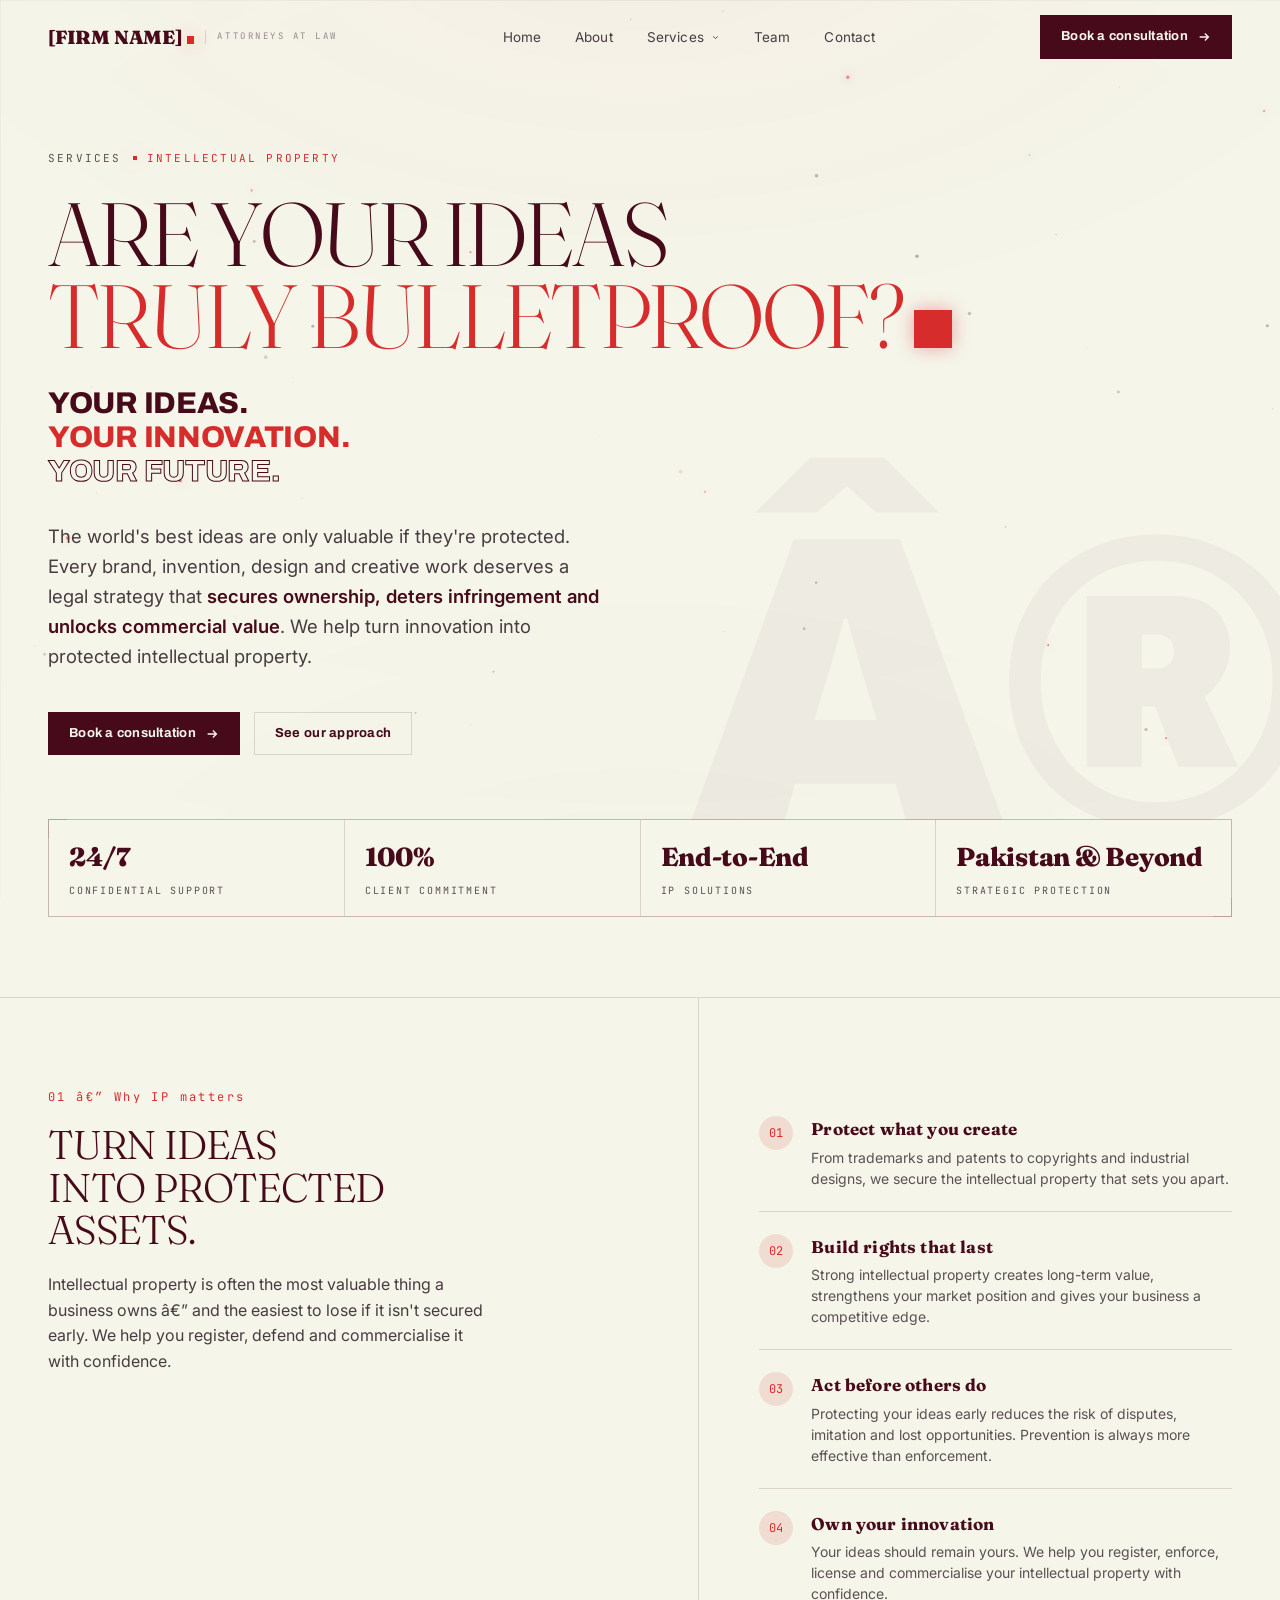
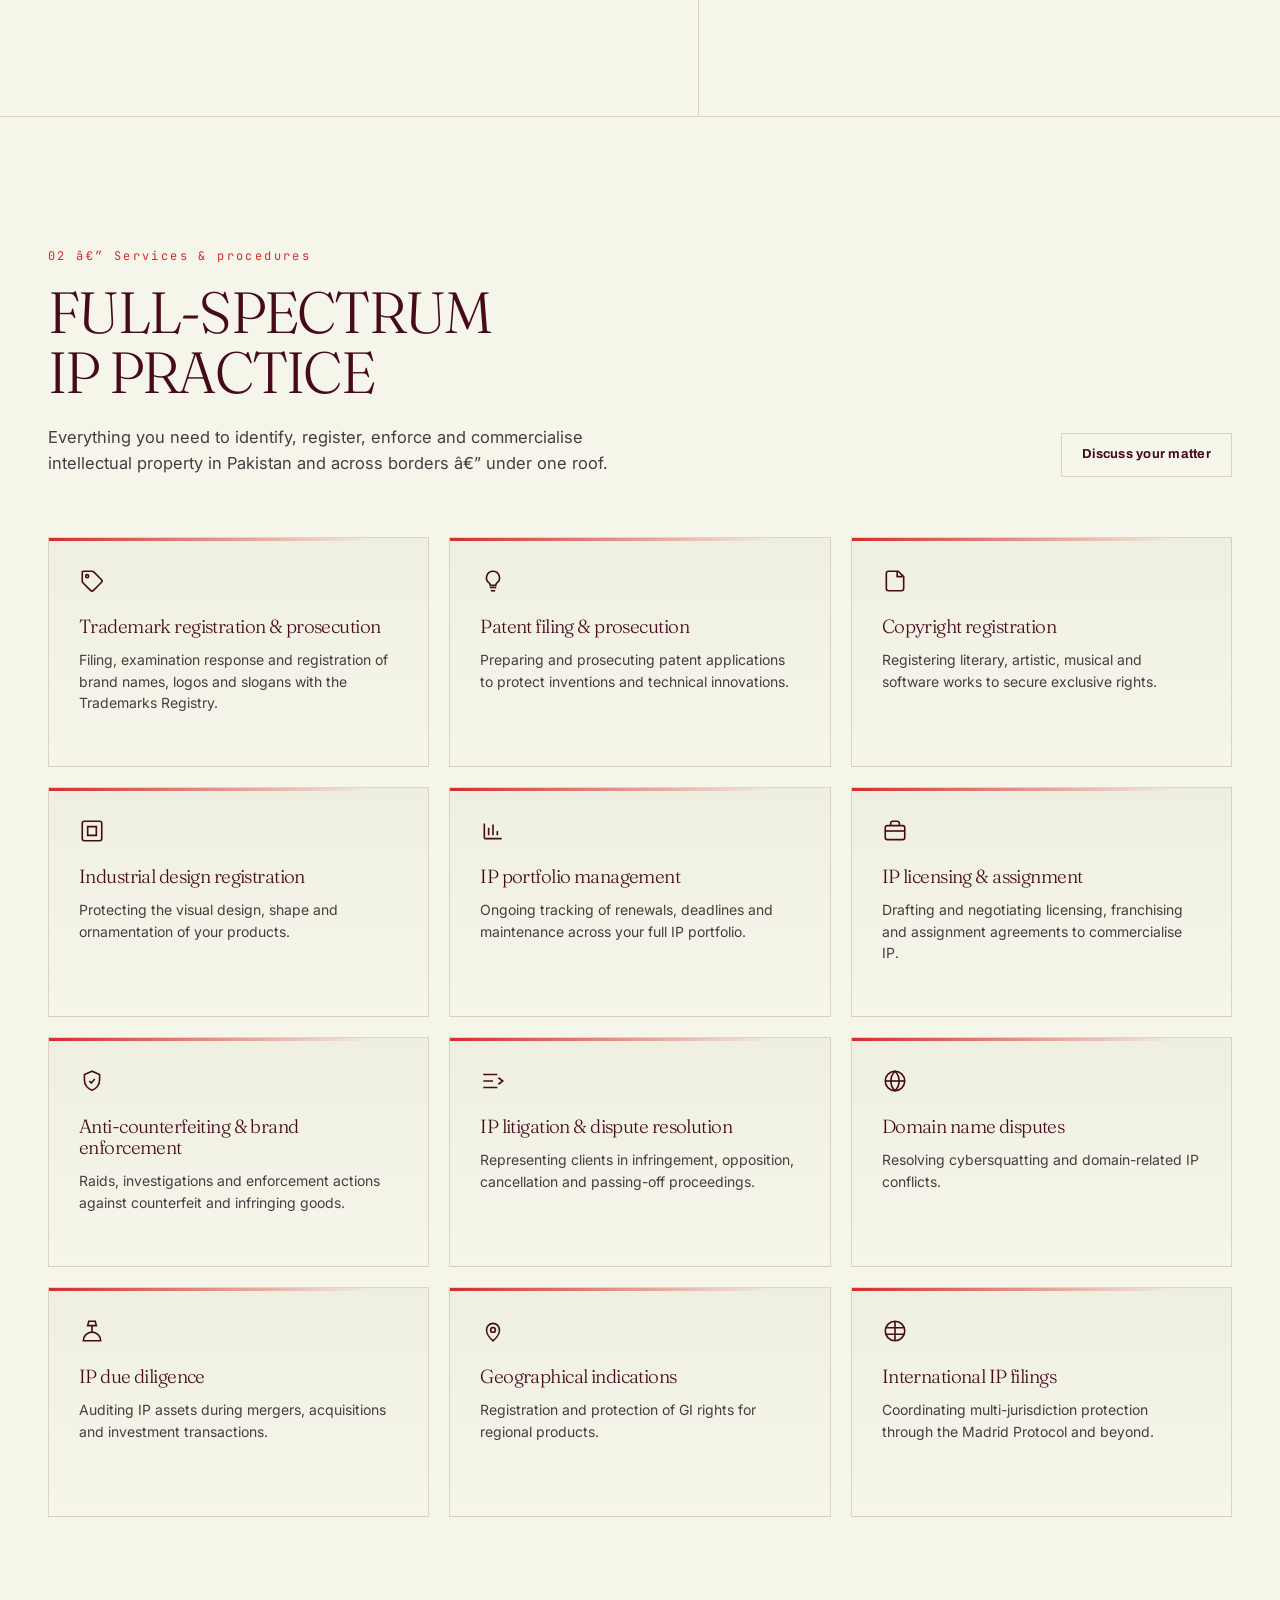
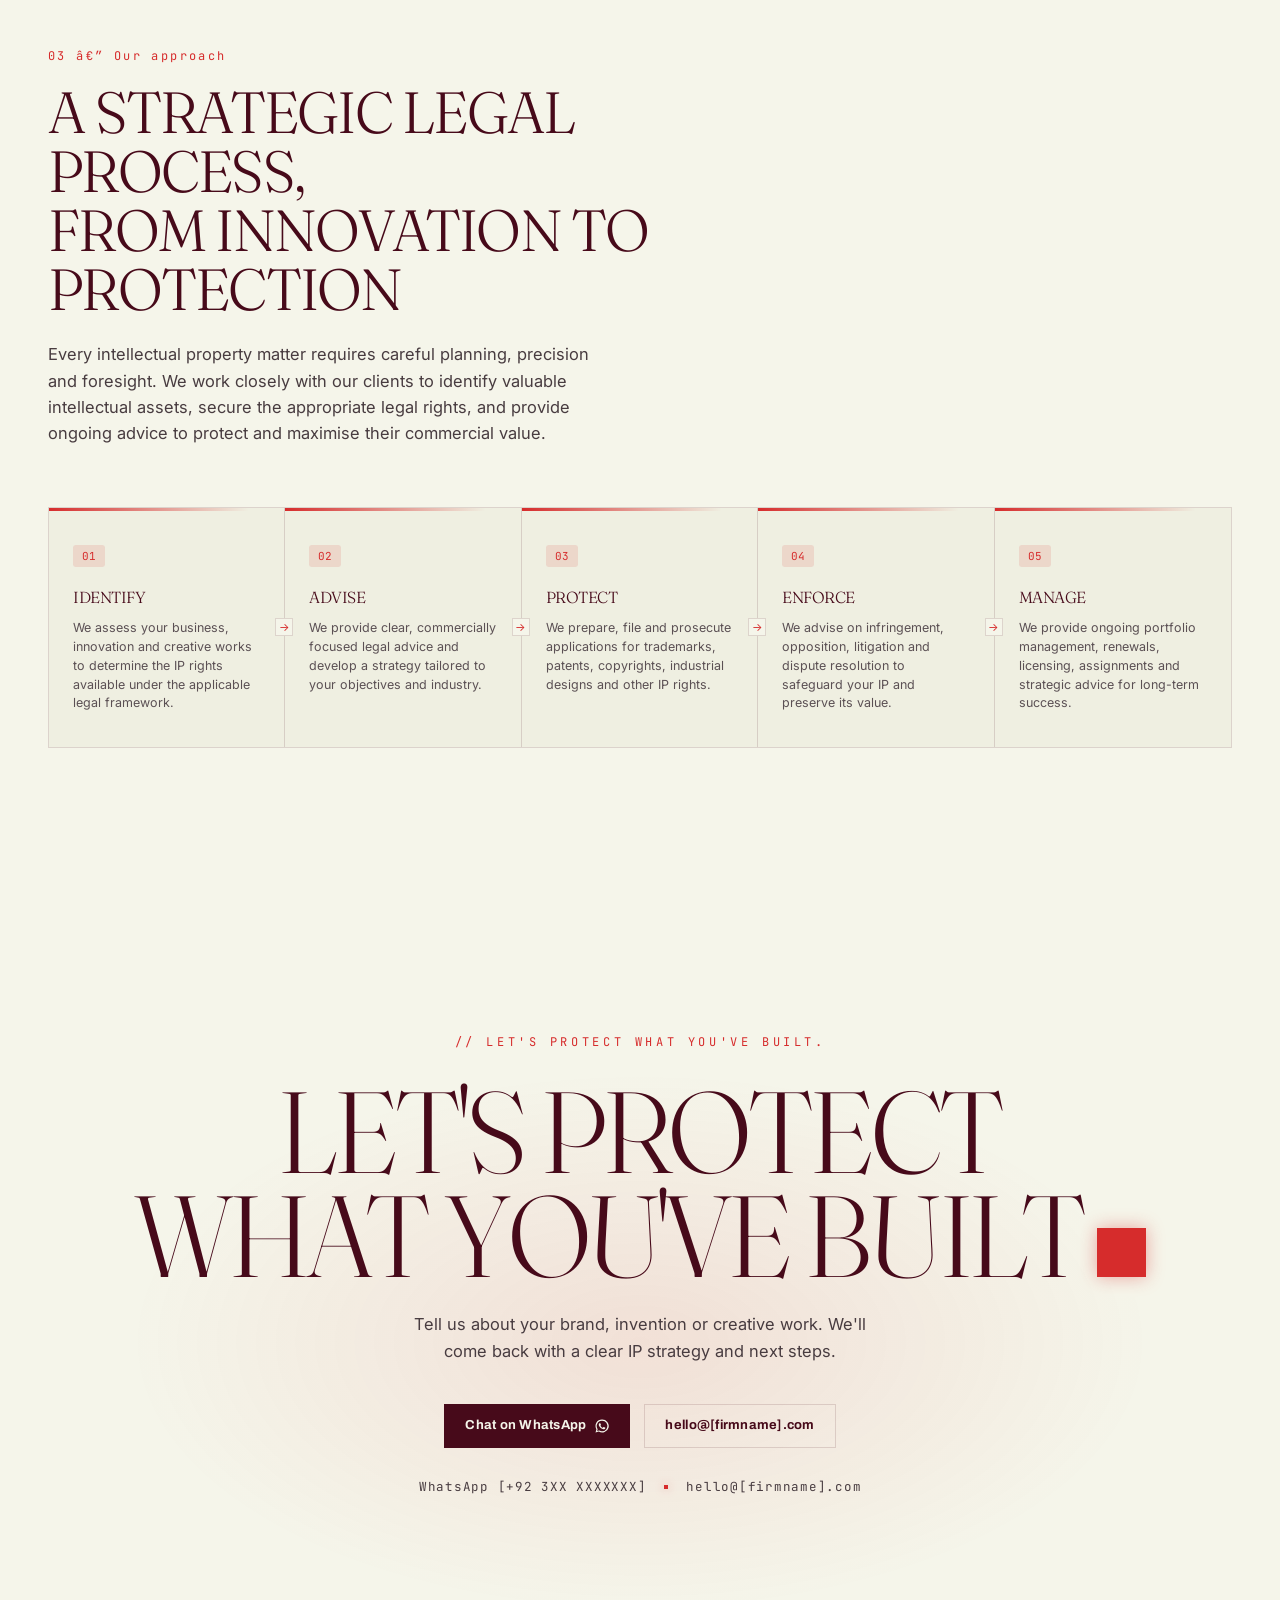
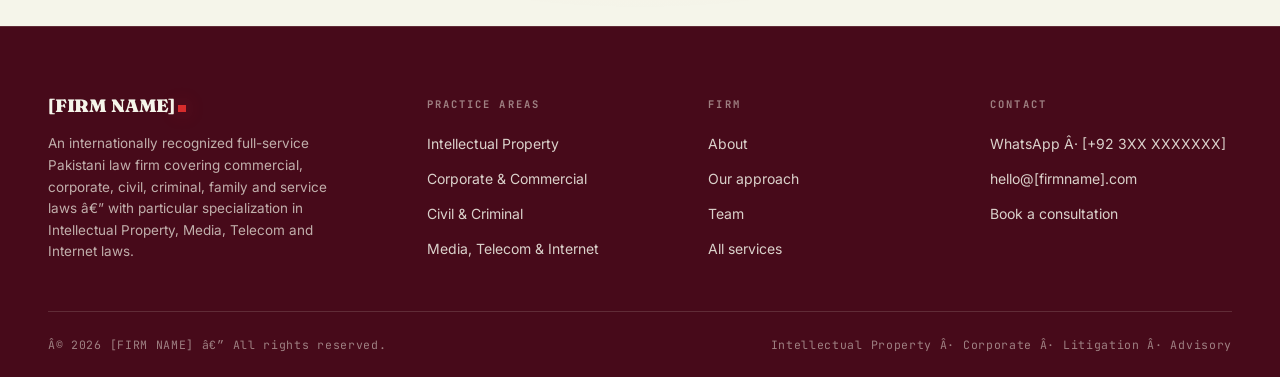
==== intellectual-property.html @ b0858acf "Initial commit: law firm site Static HTML/CSS/JS site with Pithos-inspired wine/scarlet color scheme" ====
﻿<!DOCTYPE html>
<html lang="en">
<head>
<meta charset="UTF-8">
<meta name="viewport" content="width=device-width, initial-scale=1.0">
<title>Intellectual Property â€” [FIRM NAME]</title>
<meta name="description" content="Trademarks, patents, copyrights, industrial designs, licensing and enforcement. We turn innovation into protected intellectual property â€” securing ownership, deterring infringement and unlocking commercial value.">
<link rel="icon" type="image/svg+xml" href="data:image/svg+xml,%3Csvg xmlns='http://www.w3.org/2000/svg' viewBox='0 0 32 32'%3E%3Crect width='32' height='32' rx='4' fill='%23f5f5ea'/%3E%3Ctext x='16' y='23' text-anchor='middle' font-family='Arial,sans-serif' font-weight='900' font-size='15' fill='%23470a1a'%3EFN%3C/text%3E%3Crect x='25' y='20' width='3.5' height='3.5' fill='%23d62c2c'/%3E%3C/svg%3E">
<link rel="preconnect" href="https://fonts.googleapis.com">
<link rel="preconnect" href="https://fonts.gstatic.com" crossorigin>
<link href="https://fonts.googleapis.com/css2?family=Archivo:wght@400;600;700;800;900&family=Archivo+Expanded:wght@700;800;900&family=Fraunces:opsz,wght@9..144,300;9..144,400;9..144,500;9..144,600;9..144,700;9..144,800;9..144,900&family=Inter:wght@400;500;600&family=JetBrains+Mono:wght@400;500;700&display=swap" rel="stylesheet">
<link rel="stylesheet" href="styles.css">
<link rel="stylesheet" href="site.css">
</head>
<body>
<div id="progress"></div>
<canvas id="sparks"></canvas>

<!-- NAV -->
<header id="hdr">
  <div class="wrap nav">
    <a class="brand" href="index.html">
      <span class="brand-name">[FIRM&nbsp;NAME]<span class="sq"></span></span>
      <span class="tag">Attorneys at Law</span>
    </a>
    <nav class="navlinks">
      <a href="index.html">Home</a>
      <a href="index.html#about">About</a>
      <span class="has-drop">
        <a href="services.html">Services
          <svg class="caret" viewBox="0 0 16 16" fill="none"><path d="M4 6l4 4 4-4" stroke="currentColor" stroke-width="1.6"/></svg>
        </a>
        <div class="drop">
          <a href="intellectual-property.html"><span class="nm">Intellectual Property</span><span class="tag-live">Live</span></a>
          <div class="soon"><span class="nm">Corporate &amp; Commercial Law</span><span class="tag-soon">Soon</span></div>
          <div class="soon"><span class="nm">Civil Law</span><span class="tag-soon">Soon</span></div>
          <div class="soon"><span class="nm">Criminal Law</span><span class="tag-soon">Soon</span></div>
          <div class="soon"><span class="nm">Family Law</span><span class="tag-soon">Soon</span></div>
          <div class="soon"><span class="nm">Service Law</span><span class="tag-soon">Soon</span></div>
          <div class="soon"><span class="nm">Media, Telecom &amp; Internet Law</span><span class="tag-soon">Soon</span></div>
        </div>
      </span>
      <a href="index.html#team">Team</a>
      <a href="index.html#contact">Contact</a>
    </nav>
    <a href="#contact" class="btn">Book a consultation
      <svg class="ar" viewBox="0 0 16 16" fill="none"><path d="M3 8h10M9 4l4 4-4 4" stroke="currentColor" stroke-width="1.6"/></svg>
    </a>
    <button class="menu-btn" aria-label="Menu" onclick="document.querySelector('.navlinks').classList.toggle('open')">
      <svg width="16" height="16" viewBox="0 0 16 16"><path d="M1 4h14M1 8h14M1 12h14" stroke="currentColor" stroke-width="1.6"/></svg>
    </button>
  </div>
</header>

<!-- PAGE HERO -->
<section class="page-hero" id="top">
  <div class="hero-ghost" data-par="0.1">Â®</div>
  <div class="wrap">
    <div class="crumb" data-reveal><a href="services.html">Services</a><span class="sq" style="width:.35em;height:.35em"></span>Intellectual Property</div>
    <h1 class="hero-h">
      <span class="lead" data-reveal>Are your ideas</span>
      <span class="muted" data-reveal data-d="1">truly bulletproof?<span class="sq"></span></span>
    </h1>
    <div class="stack-sub" data-reveal data-d="2">
      <span>Your ideas.</span>
      <span>Your innovation.</span>
      <span>Your future.</span>
    </div>
    <p class="hero-sub" data-reveal data-d="2">
      The world's best ideas are only valuable if they're protected. Every brand, invention, design and
      creative work deserves a legal strategy that <b>secures ownership, deters infringement and unlocks
      commercial value</b>. We help turn innovation into protected intellectual property.
    </p>
    <div class="hero-cta" data-reveal data-d="3">
      <a href="#contact" class="btn">Book a consultation
        <svg class="ar" viewBox="0 0 16 16" fill="none"><path d="M3 8h10M9 4l4 4-4 4" stroke="currentColor" stroke-width="1.6"/></svg>
      </a>
      <a href="#approach" class="btn ghost">See our approach</a>
    </div>
    <div class="hero-strip perim" data-reveal data-d="4">
      <div class="cell"><div class="k">24/7</div><div class="l">Confidential support</div></div>
      <div class="cell"><div class="k" data-count="100" data-suf="%">0%</div><div class="l">Client commitment</div></div>
      <div class="cell"><div class="k">End-to-End</div><div class="l">IP solutions</div></div>
      <div class="cell"><div class="k">Pakistan &amp; Beyond</div><div class="l">Strategic protection</div></div>
    </div>
  </div>
</section>

<!-- 01 â€” WHY IP MATTERS -->
<section class="band" id="why" style="margin-top:40px">
  <div class="wrap band-inner">
    <div class="band-left" data-reveal>
      <span class="sec-num">01 â€” Why IP matters</span>
      <h3>Turn ideas<br>into protected<br>assets.</h3>
      <p>Intellectual property is often the most valuable thing a business owns â€” and the easiest to lose
        if it isn't secured early. We help you register, defend and commercialise it with confidence.</p>
    </div>
    <div class="band-right">
      <ul class="pledge">
        <li data-reveal><div class="n">01</div><div><div class="t">Protect what you create</div><div class="d">From trademarks and patents to copyrights and industrial designs, we secure the intellectual property that sets you apart.</div></div></li>
        <li data-reveal data-d="1"><div class="n">02</div><div><div class="t">Build rights that last</div><div class="d">Strong intellectual property creates long-term value, strengthens your market position and gives your business a competitive edge.</div></div></li>
        <li data-reveal data-d="2"><div class="n">03</div><div><div class="t">Act before others do</div><div class="d">Protecting your ideas early reduces the risk of disputes, imitation and lost opportunities. Prevention is always more effective than enforcement.</div></div></li>
        <li data-reveal data-d="3"><div class="n">04</div><div><div class="t">Own your innovation</div><div class="d">Your ideas should remain yours. We help you register, enforce, license and commercialise your intellectual property with confidence.</div></div></li>
      </ul>
    </div>
  </div>
</section>

<!-- 02 â€” SERVICES / PROCEDURES -->
<section class="section" id="services">
  <div class="wrap">
    <div class="sec-head">
      <div class="lhs" data-reveal>
        <span class="sec-num">02 â€” Services &amp; procedures</span>
        <h2 class="sec-title">Full-spectrum<br>IP practice</h2>
        <p class="sec-desc">Everything you need to identify, register, enforce and commercialise intellectual
          property in Pakistan and across borders â€” under one roof.</p>
      </div>
      <a href="#contact" class="btn ghost" data-reveal data-d="1">Discuss your matter</a>
    </div>
    <div class="grid-svc">
      <div class="svc" data-reveal>
        <svg class="ico" viewBox="0 0 24 24" fill="none" stroke="currentColor" stroke-width="1.5"><path d="M20.6 13.4 13.4 20.6a2 2 0 0 1-2.8 0l-7-7a2 2 0 0 1-.6-1.4V4a1 1 0 0 1 1-1h8.2a2 2 0 0 1 1.4.6l7 7a2 2 0 0 1 0 2.8Z"/><circle cx="7.5" cy="7.5" r="1.4"/></svg>
        <h4>Trademark registration &amp; prosecution</h4>
        <p>Filing, examination response and registration of brand names, logos and slogans with the Trademarks Registry.</p>
      </div>
      <div class="svc" data-reveal data-d="1">
        <svg class="ico" viewBox="0 0 24 24" fill="none" stroke="currentColor" stroke-width="1.5"><path d="M9 18h6"/><path d="M10 21h4"/><path d="M12 3a6 6 0 0 0-3.6 10.8c.5.4.8 1 .9 1.6l.1.6h5.2l.1-.6c.1-.6.4-1.2.9-1.6A6 6 0 0 0 12 3Z"/></svg>
        <h4>Patent filing &amp; prosecution</h4>
        <p>Preparing and prosecuting patent applications to protect inventions and technical innovations.</p>
      </div>
      <div class="svc" data-reveal data-d="2">
        <svg class="ico" viewBox="0 0 24 24" fill="none" stroke="currentColor" stroke-width="1.5"><path d="M4 5a2 2 0 0 1 2-2h9l5 5v11a2 2 0 0 1-2 2H6a2 2 0 0 1-2-2Z"/><path d="M14 3v5h5"/></svg>
        <h4>Copyright registration</h4>
        <p>Registering literary, artistic, musical and software works to secure exclusive rights.</p>
      </div>
      <div class="svc" data-reveal>
        <svg class="ico" viewBox="0 0 24 24" fill="none" stroke="currentColor" stroke-width="1.5"><rect x="3" y="3" width="18" height="18" rx="2"/><path d="M8 8h8v8H8z"/></svg>
        <h4>Industrial design registration</h4>
        <p>Protecting the visual design, shape and ornamentation of your products.</p>
      </div>
      <div class="svc" data-reveal data-d="1">
        <svg class="ico" viewBox="0 0 24 24" fill="none" stroke="currentColor" stroke-width="1.5"><path d="M4 19V5m0 14h16M8 16V9m4 7V6m4 10v-4"/></svg>
        <h4>IP portfolio management</h4>
        <p>Ongoing tracking of renewals, deadlines and maintenance across your full IP portfolio.</p>
      </div>
      <div class="svc" data-reveal data-d="2">
        <svg class="ico" viewBox="0 0 24 24" fill="none" stroke="currentColor" stroke-width="1.5"><path d="M8 7V5a2 2 0 0 1 2-2h4a2 2 0 0 1 2 2v2"/><rect x="3" y="7" width="18" height="13" rx="2"/><path d="M3 12h18"/></svg>
        <h4>IP licensing &amp; assignment</h4>
        <p>Drafting and negotiating licensing, franchising and assignment agreements to commercialise IP.</p>
      </div>
      <div class="svc" data-reveal>
        <svg class="ico" viewBox="0 0 24 24" fill="none" stroke="currentColor" stroke-width="1.5"><path d="M12 3 5 6v5c0 4.4 3 8.3 7 9.5 4-1.2 7-5.1 7-9.5V6Z"/><path d="m9.5 12 1.8 1.8 3.2-3.6"/></svg>
        <h4>Anti-counterfeiting &amp; brand enforcement</h4>
        <p>Raids, investigations and enforcement actions against counterfeit and infringing goods.</p>
      </div>
      <div class="svc" data-reveal data-d="1">
        <svg class="ico" viewBox="0 0 24 24" fill="none" stroke="currentColor" stroke-width="1.5"><path d="M3 6h13M3 12h9M3 18h13"/><path d="m17 9 4 3-4 3"/></svg>
        <h4>IP litigation &amp; dispute resolution</h4>
        <p>Representing clients in infringement, opposition, cancellation and passing-off proceedings.</p>
      </div>
      <div class="svc" data-reveal data-d="2">
        <svg class="ico" viewBox="0 0 24 24" fill="none" stroke="currentColor" stroke-width="1.5"><circle cx="12" cy="12" r="9"/><path d="M3 12h18"/><path d="M12 3c2.5 2.5 3.8 5.7 3.8 9S14.5 18.5 12 21c-2.5-2.5-3.8-5.7-3.8-9S9.5 5.5 12 3Z"/></svg>
        <h4>Domain name disputes</h4>
        <p>Resolving cybersquatting and domain-related IP conflicts.</p>
      </div>
      <div class="svc" data-reveal>
        <svg class="ico" viewBox="0 0 24 24" fill="none" stroke="currentColor" stroke-width="1.5"><path d="M9 3h6l1 4H8Z"/><path d="M4 21a8 8 0 0 1 16 0Z"/><path d="M12 7v6"/></svg>
        <h4>IP due diligence</h4>
        <p>Auditing IP assets during mergers, acquisitions and investment transactions.</p>
      </div>
      <div class="svc" data-reveal data-d="1">
        <svg class="ico" viewBox="0 0 24 24" fill="none" stroke="currentColor" stroke-width="1.5"><path d="M12 21s-6-4.5-6-10a6 6 0 0 1 12 0c0 5.5-6 10-6 10Z"/><circle cx="12" cy="11" r="2.2"/></svg>
        <h4>Geographical indications</h4>
        <p>Registration and protection of GI rights for regional products.</p>
      </div>
      <div class="svc" data-reveal data-d="2">
        <svg class="ico" viewBox="0 0 24 24" fill="none" stroke="currentColor" stroke-width="1.5"><circle cx="12" cy="12" r="9"/><path d="M12 3v18M3.5 9h17M3.5 15h17"/></svg>
        <h4>International IP filings</h4>
        <p>Coordinating multi-jurisdiction protection through the Madrid Protocol and beyond.</p>
      </div>
    </div>
  </div>
</section>

<!-- 03 â€” OUR APPROACH -->
<section class="section" id="approach" style="padding-top:0">
  <div class="wrap">
    <div class="sec-head">
      <div class="lhs" data-reveal>
        <span class="sec-num">03 â€” Our approach</span>
        <h2 class="sec-title">A strategic legal process,<br>from innovation to protection</h2>
        <p class="sec-desc">Every intellectual property matter requires careful planning, precision and
          foresight. We work closely with our clients to identify valuable intellectual assets, secure the
          appropriate legal rights, and provide ongoing advice to protect and maximise their commercial value.</p>
      </div>
    </div>
    <div class="pipe" data-reveal>
      <div class="stage"><div class="pn">01</div><h5>Identify</h5><p>We assess your business, innovation and creative works to determine the IP rights available under the applicable legal framework.</p><div class="arrow">&rarr;</div></div>
      <div class="stage"><div class="pn">02</div><h5>Advise</h5><p>We provide clear, commercially focused legal advice and develop a strategy tailored to your objectives and industry.</p><div class="arrow">&rarr;</div></div>
      <div class="stage"><div class="pn">03</div><h5>Protect</h5><p>We prepare, file and prosecute applications for trademarks, patents, copyrights, industrial designs and other IP rights.</p><div class="arrow">&rarr;</div></div>
      <div class="stage"><div class="pn">04</div><h5>Enforce</h5><p>We advise on infringement, opposition, litigation and dispute resolution to safeguard your IP and preserve its value.</p><div class="arrow">&rarr;</div></div>
      <div class="stage"><div class="pn">05</div><h5>Manage</h5><p>We provide ongoing portfolio management, renewals, licensing, assignments and strategic advice for long-term success.</p></div>
    </div>
  </div>
</section>

<!-- CTA -->
<section class="cta" id="contact">
  <div class="cta-glow"></div>
  <div class="wrap">
    <div data-reveal><span class="kick">// Let's protect what you've built.</span></div>
    <h2 data-reveal data-d="1">Let's protect<br>what you've built<span class="sq"></span></h2>
    <p data-reveal data-d="2">Tell us about your brand, invention or creative work. We'll come back with a clear
      IP strategy and next steps.</p>
    <div class="cta-row" data-reveal data-d="3">
      <a href="https://wa.me/92XXXXXXXXXX" class="btn" target="_blank" rel="noopener">Chat on WhatsApp
        <svg class="ar" viewBox="0 0 16 16" fill="currentColor"><path d="M8 .5A7.5 7.5 0 0 0 1.6 11.8L.6 15.4l3.7-1A7.5 7.5 0 1 0 8 .5Zm0 13.6a6 6 0 0 1-3.1-.85l-.22-.13-2.2.58.59-2.14-.14-.22A6.1 6.1 0 1 1 8 14.1Zm3.4-4.4c-.18-.1-1.1-.55-1.27-.6-.17-.07-.3-.1-.42.09-.12.18-.48.6-.59.72-.1.12-.22.13-.4.04a4.9 4.9 0 0 1-1.46-.9 5.5 5.5 0 0 1-1-1.26c-.1-.18 0-.28.08-.37l.27-.32c.09-.1.12-.18.18-.3.06-.12.03-.23-.01-.32-.05-.1-.42-1.02-.58-1.4-.15-.36-.3-.31-.42-.32h-.36c-.12 0-.32.05-.49.23-.17.18-.64.63-.64 1.54 0 .9.66 1.78.75 1.9.09.12 1.3 1.98 3.15 2.78.44.19.78.3 1.05.39.44.14.84.12 1.16.07.35-.05 1.1-.45 1.25-.88.16-.43.16-.8.11-.88-.04-.08-.16-.12-.34-.21Z"/></svg>
      </a>
      <a href="mailto:hello@[firmname].com" class="btn ghost">hello@[firmname].com</a>
    </div>
    <div class="contact-line" data-reveal data-d="3">
      <a href="https://wa.me/92XXXXXXXXXX" target="_blank" rel="noopener">WhatsApp [+92 3XX XXXXXXX]</a>
      <span class="sep"></span>
      <a href="mailto:hello@[firmname].com">hello@[firmname].com</a>
    </div>
  </div>
</section>

<!-- FOOTER -->
<footer>
  <div class="wrap">
    <div class="foot">
      <div>
        <div class="brand"><span class="brand-name">[FIRM&nbsp;NAME]<span class="sq"></span></span></div>
        <p>An internationally recognized full-service Pakistani law firm covering commercial, corporate,
          civil, criminal, family and service laws â€” with particular specialization in Intellectual
          Property, Media, Telecom and Internet laws.</p>
      </div>
      <div><h6>Practice areas</h6><ul>
        <li><a href="intellectual-property.html">Intellectual Property</a></li>
        <li><a href="services.html">Corporate &amp; Commercial</a></li>
        <li><a href="services.html">Civil &amp; Criminal</a></li>
        <li><a href="services.html">Media, Telecom &amp; Internet</a></li>
      </ul></div>
      <div><h6>Firm</h6><ul>
        <li><a href="index.html#about">About</a></li>
        <li><a href="index.html#approach">Our approach</a></li>
        <li><a href="index.html#team">Team</a></li>
        <li><a href="services.html">All services</a></li>
      </ul></div>
      <div><h6>Contact</h6><ul>
        <li><a href="https://wa.me/92XXXXXXXXXX" target="_blank" rel="noopener">WhatsApp Â· [+92 3XX XXXXXXX]</a></li>
        <li><a href="mailto:hello@[firmname].com">hello@[firmname].com</a></li>
        <li><a href="#contact">Book a consultation</a></li>
      </ul></div>
    </div>
    <div class="foot-bar">
      <span>Â© 2026 [FIRM NAME] â€” All rights reserved.</span>
      <span>Intellectual Property Â· Corporate Â· Litigation Â· Advisory</span>
    </div>
  </div>
</footer>

<script src="app.js"></script>
</body>
</html>
---- styles.css ----
/* =====================================================================
   DESIGN LAYER — inherited verbatim from ANY1 (any1.it.com).
   Do not edit hex values, fonts, type scale, or motion here.
   Site-specific additions live in site.css.
   ===================================================================== */

  :root{
    --ink:#060607;
    --ink-2:#0a0a0c;
    --ink-3:#101013;
    --bone:#faf7ef;
    --bone-2:#e7e3d8;
    --ash:#86837b;
    --ash-2:#5a5852;
    --line:rgba(250,247,239,.10);
    --line-2:rgba(250,247,239,.06);
    --ember:#f4a24c;
    --ember-soft:rgba(244,162,76,.55);
    --maxw:1240px;
    --ease:cubic-bezier(.2,.7,.2,1);
  }
  *{box-sizing:border-box;margin:0;padding:0}
  html{scroll-behavior:smooth}
  body{
    background:var(--ink);
    color:var(--bone);
    font-family:'Inter',system-ui,sans-serif;
    line-height:1.5;
    overflow-x:hidden;
    -webkit-font-smoothing:antialiased;
    text-rendering:optimizeLegibility;
  }
  body::before{
    /* faint engineered grid + vignette: "inside the perimeter" */
    content:"";position:fixed;inset:0;pointer-events:none;z-index:0;
    background:
      radial-gradient(120% 90% at 50% -10%, rgba(244,162,76,.05), transparent 55%),
      radial-gradient(100% 100% at 50% 120%, rgba(0,0,0,.6), transparent 60%),
      linear-gradient(var(--line-2) 1px,transparent 1px),
      linear-gradient(90deg,var(--line-2) 1px,transparent 1px);
    background-size:auto,auto,64px 64px,64px 64px;
    mask:radial-gradient(130% 100% at 50% 30%,#000 30%,transparent 100%);
    opacity:.6;
  }
  #sparks{position:fixed;inset:0;z-index:1;pointer-events:none}
  .wrap{max-width:var(--maxw);margin:0 auto;padding:0 28px;position:relative}
  a{color:inherit;text-decoration:none}
  ::selection{background:var(--bone);color:var(--ink)}

  .mono{font-family:'JetBrains Mono',monospace}
  .eyebrow{
    font-family:'JetBrains Mono',monospace;font-size:11px;letter-spacing:.34em;
    text-transform:uppercase;color:var(--ash);font-weight:500;
  }
  .sq{display:inline-block;width:.42em;height:.42em;background:var(--ember);
    vertical-align:baseline;margin-left:.12em;box-shadow:0 0 18px var(--ember-soft)}

  /* ---------- scroll progress ---------- */
  #progress{position:fixed;top:0;left:0;height:2px;width:0;z-index:60;
    background:linear-gradient(90deg,var(--bone),var(--ember));box-shadow:0 0 12px var(--ember-soft)}

  /* ---------- nav ---------- */
  header{position:fixed;top:0;left:0;right:0;z-index:50;
    transition:background .4s var(--ease),border-color .4s var(--ease);
    border-bottom:1px solid transparent}
  header.scrolled{background:rgba(6,6,7,.72);backdrop-filter:blur(14px);border-bottom:1px solid var(--line)}
  .nav{display:flex;align-items:center;justify-content:space-between;height:74px}
  .brand{display:flex;align-items:center;gap:11px}
  .brand img{height:26px;display:block}
  .brand .tag{font-family:'JetBrains Mono',monospace;font-size:9px;letter-spacing:.28em;
    color:var(--ash-2);text-transform:uppercase;border-left:1px solid var(--line);padding-left:11px}
  .navlinks{display:flex;gap:34px;align-items:center}
  .navlinks a{font-size:13.5px;color:var(--bone-2);letter-spacing:.01em;position:relative;padding:4px 0}
  .navlinks a::after{content:"";position:absolute;left:0;bottom:-2px;height:1px;width:0;background:var(--bone);transition:width .3s var(--ease)}
  .navlinks a:hover{color:var(--bone)}
  .navlinks a:hover::after{width:100%}
  .btn{
    font-family:'Archivo',sans-serif;font-weight:700;font-size:13px;letter-spacing:.02em;
    background:var(--bone);color:var(--ink);padding:11px 20px;border:1px solid var(--bone);
    display:inline-flex;align-items:center;gap:9px;transition:.25s var(--ease);cursor:pointer
  }
  .btn:hover{background:transparent;color:var(--bone);box-shadow:0 0 24px rgba(250,247,239,.12)}
  .btn.ghost{background:transparent;color:var(--bone);border-color:var(--line)}
  .btn.ghost:hover{border-color:var(--bone);box-shadow:none}
  .btn .ar{width:14px;height:14px;flex:none}
  .menu-btn{display:none;background:none;border:1px solid var(--line);color:var(--bone);
    width:42px;height:38px;cursor:pointer}

  /* ---------- corner brackets (the perimeter — signature) ---------- */
  .perim{position:relative}
  .perim::before,.perim::after{
    content:"";position:absolute;width:18px;height:18px;pointer-events:none;
    border:1px solid var(--line);opacity:.8}
  .perim::before{top:-1px;left:-1px;border-right:0;border-bottom:0}
  .perim::after{bottom:-1px;right:-1px;border-left:0;border-top:0}

  /* ---------- hero ---------- */
  .hero{position:relative;z-index:2;min-height:100svh;display:flex;align-items:center;
    padding:120px 0 60px}
  .hero-eyebrow{display:flex;align-items:center;gap:14px;margin-bottom:30px}
  .hero-eyebrow .dot{width:7px;height:7px;background:var(--ember);box-shadow:0 0 12px var(--ember);animation:pulse 2.4s infinite}
  @keyframes pulse{0%,100%{opacity:1}50%{opacity:.25}}
  h1.hero-h{
    font-family:'Archivo Expanded','Archivo',sans-serif;font-weight:900;
    font-size:clamp(46px,8.4vw,128px);line-height:.92;letter-spacing:-.02em;
    text-transform:uppercase}
  h1.hero-h .lead{display:block;color:var(--bone)}
  h1.hero-h .muted{color:var(--ash);-webkit-text-stroke:0}
  h1.hero-h .out{color:transparent;-webkit-text-stroke:1.4px var(--bone-2)}
  .hero-sub{max-width:560px;margin:34px 0 0;font-size:clamp(15px,1.7vw,18.5px);
    color:var(--bone-2);line-height:1.62}
  .hero-sub b{color:var(--bone);font-weight:600}
  .hero-cta{display:flex;gap:14px;margin-top:40px;flex-wrap:wrap}
  .hero-strip{margin-top:64px;display:grid;grid-template-columns:repeat(4,1fr);
    gap:1px;background:var(--line);border:1px solid var(--line)}
  .hero-strip .cell{background:var(--ink);padding:18px 20px}
  .hero-strip .k{font-family:'Archivo',sans-serif;font-weight:800;font-size:26px;color:var(--bone);letter-spacing:-.01em}
  .hero-strip .l{font-family:'JetBrains Mono',monospace;font-size:10px;letter-spacing:.18em;
    text-transform:uppercase;color:var(--ash);margin-top:6px}
  .hero-ghost{position:absolute;right:-2%;top:50%;transform:translateY(-50%);
    font-family:'Archivo Expanded','Archivo',sans-serif;font-weight:900;
    font-size:46vh;color:rgba(250,247,239,.022);letter-spacing:-.04em;pointer-events:none;
    z-index:-1;user-select:none;line-height:1}

  /* ---------- marquee ---------- */
  .marquee{border-top:1px solid var(--line);border-bottom:1px solid var(--line);
    background:var(--ink-2);overflow:hidden;position:relative;z-index:2}
  .marquee .row{display:flex;gap:0;white-space:nowrap;width:max-content;animation:scrollx 36s linear infinite}
  .marquee:hover .row{animation-play-state:paused}
  .marquee .item{font-family:'Archivo',sans-serif;font-weight:800;font-size:15px;letter-spacing:.04em;
    text-transform:uppercase;color:var(--bone-2);padding:16px 30px;display:flex;align-items:center;gap:30px}
  .marquee .item::after{content:"";width:5px;height:5px;background:var(--ember);opacity:.8}
  @keyframes scrollx{to{transform:translateX(-50%)}}

  /* ---------- generic section ---------- */
  .section{position:relative;z-index:2;padding:130px 0}
  .sec-head{display:flex;align-items:flex-end;justify-content:space-between;gap:30px;
    margin-bottom:60px;flex-wrap:wrap}
  .sec-head .lhs{max-width:680px}
  .sec-num{font-family:'JetBrains Mono',monospace;font-size:12px;color:var(--ember);letter-spacing:.2em;margin-bottom:18px;display:block}
  h2.sec-title{font-family:'Archivo',sans-serif;font-weight:800;
    font-size:clamp(30px,4.6vw,58px);line-height:1.02;letter-spacing:-.02em;text-transform:uppercase}
  .sec-desc{color:var(--bone-2);font-size:16.5px;line-height:1.6;margin-top:22px;max-width:560px}

  /* ---------- perimeter feature band ---------- */
  .band{position:relative;z-index:2;border-top:1px solid var(--line);border-bottom:1px solid var(--line)}
  .band-inner{display:grid;grid-template-columns:1.1fr .9fr;gap:0}
  .band-inner > div{padding:90px 0}
  .band-left{padding-right:60px!important;border-right:1px solid var(--line)}
  .band-right{padding-left:60px!important}
  .band h3{font-family:'Archivo',sans-serif;font-weight:800;font-size:clamp(26px,3.4vw,40px);
    line-height:1.06;letter-spacing:-.01em;text-transform:uppercase}
  .band p{color:var(--bone-2);margin-top:20px;font-size:16px;line-height:1.62;max-width:440px}
  .pledge{list-style:none;margin-top:6px}
  .pledge li{display:flex;gap:18px;padding:22px 0;border-bottom:1px solid var(--line)}
  .pledge li:last-child{border-bottom:0}
  .pledge .n{font-family:'JetBrains Mono',monospace;font-size:12px;color:var(--ember);padding-top:5px;min-width:34px}
  .pledge .t{font-family:'Archivo',sans-serif;font-weight:700;font-size:17px;letter-spacing:.01em}
  .pledge .d{color:var(--ash);font-size:14px;margin-top:5px;line-height:1.5}

  /* ---------- platforms (hardware) ---------- */
  .grid-hw{display:grid;grid-template-columns:repeat(2,1fr);gap:20px}
  .hw{background:linear-gradient(180deg,var(--ink-2),var(--ink));border:1px solid var(--line);
    padding:34px;position:relative;overflow:hidden;transition:.4s var(--ease)}
  .hw::after{content:"";position:absolute;inset:0;background:radial-gradient(120% 90% at 100% 0,rgba(244,162,76,.10),transparent 60%);opacity:0;transition:.4s var(--ease)}
  .hw:hover{border-color:rgba(250,247,239,.28);transform:translateY(-4px)}
  .hw:hover::after{opacity:1}
  .hw .tagrow{display:flex;justify-content:space-between;align-items:center;margin-bottom:30px}
  .hw .vendor{font-family:'JetBrains Mono',monospace;font-size:11px;letter-spacing:.18em;color:var(--ash);text-transform:uppercase}
  .hw .idx{font-family:'JetBrains Mono',monospace;font-size:11px;color:var(--ember)}
  .hw h4{font-family:'Archivo',sans-serif;font-weight:800;font-size:24px;letter-spacing:-.01em;line-height:1.05}
  .hw .role{color:var(--bone-2);font-size:14.5px;margin-top:12px;line-height:1.55;min-height:62px}
  .hw .specs{margin-top:24px;border-top:1px solid var(--line);padding-top:18px}
  .hw .specs div{display:flex;justify-content:space-between;font-family:'JetBrains Mono',monospace;
    font-size:12px;color:var(--ash);padding:5px 0}
  .hw .specs div span{color:var(--bone-2)}

  /* ---------- deployments ---------- */
  .grid-dep{display:grid;grid-template-columns:repeat(3,1fr);gap:1px;background:var(--line);
    border:1px solid var(--line)}
  .dep{background:var(--ink);padding:38px 32px;position:relative;transition:.35s var(--ease);min-height:280px;
    display:flex;flex-direction:column}
  .dep:hover{background:var(--ink-3)}
  .dep .sector{font-family:'JetBrains Mono',monospace;font-size:10.5px;letter-spacing:.2em;
    text-transform:uppercase;color:var(--ember);margin-bottom:auto}
  .dep .ico{width:30px;height:30px;margin-bottom:26px;color:var(--bone)}
  .dep h4{font-family:'Archivo',sans-serif;font-weight:800;font-size:21px;line-height:1.1;margin-top:24px;letter-spacing:-.01em}
  .dep p{color:var(--bone-2);font-size:14px;line-height:1.58;margin-top:12px}
  .dep .live{display:inline-flex;align-items:center;gap:8px;margin-top:20px;
    font-family:'JetBrains Mono',monospace;font-size:10.5px;letter-spacing:.14em;color:var(--ash);text-transform:uppercase}
  .dep .live i{width:6px;height:6px;border-radius:50%;background:#5fd38a;box-shadow:0 0 10px #5fd38a;animation:pulse 2s infinite}

  /* ---------- pipeline ---------- */
  .pipe{display:grid;grid-template-columns:repeat(5,1fr);gap:0;border:1px solid var(--line);position:relative}
  .pipe .stage{padding:34px 24px;border-right:1px solid var(--line);position:relative;background:var(--ink-2)}
  .pipe .stage:last-child{border-right:0}
  .pipe .stage .pn{font-family:'JetBrains Mono',monospace;font-size:11px;color:var(--ember)}
  .pipe .stage h5{font-family:'Archivo',sans-serif;font-weight:800;font-size:16px;margin-top:18px;text-transform:uppercase;letter-spacing:.01em}
  .pipe .stage p{font-size:12.5px;color:var(--ash);margin-top:10px;line-height:1.5}
  .pipe .stage .arrow{position:absolute;right:-9px;top:50%;transform:translateY(-50%);
    width:18px;height:18px;background:var(--ink);border:1px solid var(--line);display:flex;align-items:center;justify-content:center;z-index:3;color:var(--ember);font-size:11px}
  .pipe .stage:last-child .arrow{display:none}

  /* ---------- process ---------- */
  .steps{display:grid;grid-template-columns:repeat(4,1fr);gap:24px}
  .step{padding-top:28px;border-top:1px solid var(--bone);position:relative}
  .step .big{font-family:'Archivo Expanded','Archivo',sans-serif;font-weight:900;font-size:13px;
    letter-spacing:.2em;color:var(--ember)}
  .step h4{font-family:'Archivo',sans-serif;font-weight:800;font-size:22px;margin-top:18px;text-transform:uppercase;letter-spacing:-.01em}
  .step p{color:var(--bone-2);font-size:14.5px;margin-top:12px;line-height:1.58}

  /* ---------- CTA ---------- */
  .cta{position:relative;z-index:2;text-align:center;padding:150px 0 130px;overflow:hidden}
  .cta .kick{font-family:'JetBrains Mono',monospace;font-size:12px;letter-spacing:.3em;color:var(--ember);text-transform:uppercase}
  .cta h2{font-family:'Archivo Expanded','Archivo',sans-serif;font-weight:900;
    font-size:clamp(44px,9vw,150px);line-height:.9;letter-spacing:-.02em;margin:28px 0 8px;text-transform:uppercase}
  .cta p{color:var(--bone-2);max-width:480px;margin:24px auto 40px;font-size:16.5px;line-height:1.6}
  .cta-row{display:flex;gap:14px;justify-content:center;flex-wrap:wrap}
  .contact-line{margin-top:30px;display:flex;align-items:center;justify-content:center;gap:18px;
    font-family:'JetBrains Mono',monospace;font-size:12.5px;letter-spacing:.06em;color:var(--ash);flex-wrap:wrap}
  .contact-line a{color:var(--bone-2);transition:.2s}
  .contact-line a:hover{color:var(--bone)}
  .contact-line .sep{width:4px;height:4px;background:var(--ember);box-shadow:0 0 10px var(--ember-soft)}
  .cta-glow{position:absolute;left:50%;top:62%;transform:translate(-50%,-50%);width:80vw;height:60vh;
    background:radial-gradient(closest-side,rgba(244,162,76,.10),transparent);pointer-events:none;z-index:-1}

  /* ---------- footer ---------- */
  footer{position:relative;z-index:2;border-top:1px solid var(--line);background:var(--ink-2)}
  .foot{display:grid;grid-template-columns:1.4fr 1fr 1fr 1fr;gap:40px;padding:70px 0 40px}
  .foot .brand img{height:24px}
  .foot p{color:var(--ash);font-size:13.5px;line-height:1.6;margin-top:18px;max-width:280px}
  .foot h6{font-family:'JetBrains Mono',monospace;font-size:10.5px;letter-spacing:.2em;color:var(--ash-2);text-transform:uppercase;margin-bottom:18px}
  .foot ul{list-style:none}
  .foot ul li{margin-bottom:11px}
  .foot ul li a{font-size:14px;color:var(--bone-2);transition:.2s}
  .foot ul li a:hover{color:var(--bone)}
  .foot-bar{display:flex;justify-content:space-between;align-items:center;padding:24px 0;
    border-top:1px solid var(--line);flex-wrap:wrap;gap:14px}
  .foot-bar span{font-family:'JetBrains Mono',monospace;font-size:11.5px;color:var(--ash-2);letter-spacing:.06em}

  /* ---------- reveal ---------- */
  [data-reveal]{opacity:0;transform:translateY(26px);transition:opacity .8s var(--ease),transform .8s var(--ease)}
  [data-reveal].in{opacity:1;transform:none}
  [data-reveal][data-d="1"]{transition-delay:.08s}
  [data-reveal][data-d="2"]{transition-delay:.16s}
  [data-reveal][data-d="3"]{transition-delay:.24s}
  [data-reveal][data-d="4"]{transition-delay:.32s}

  /* ---------- responsive ---------- */
  @media(max-width:1000px){
    .band-inner,.grid-dep{grid-template-columns:1fr}
    .band-left{border-right:0;border-bottom:1px solid var(--line);padding-right:0!important}
    .band-right{padding-left:0!important}
    .band-inner>div{padding:60px 0}
    .pipe{grid-template-columns:1fr 1fr}
    .pipe .stage:nth-child(2) .arrow{display:none}
    .steps{grid-template-columns:1fr 1fr}
    .grid-dep{border:1px solid var(--line)}
  }
  @media(max-width:760px){
    .navlinks{display:none}
    .menu-btn{display:inline-flex;align-items:center;justify-content:center}
    .nav .btn{display:none}
    .brand .tag{display:none}
    .hero-strip{grid-template-columns:1fr 1fr}
    .grid-hw,.steps{grid-template-columns:1fr}
    .pipe{grid-template-columns:1fr}
    .pipe .stage{border-right:0;border-bottom:1px solid var(--line)}
    .pipe .stage .arrow{display:none!important}
    .foot{grid-template-columns:1fr 1fr}
    .section{padding:90px 0}
    .hero-ghost{display:none}
  }
  @media(prefers-reduced-motion:reduce){
    *{animation:none!important;scroll-behavior:auto}
    [data-reveal]{opacity:1;transform:none;transition:none}
  }

  /* ---------- mobile nav open (from ANY1 trailing style) ---------- */
  .navlinks.open{display:flex;position:absolute;top:74px;left:0;right:0;flex-direction:column;
    gap:0;background:rgba(6,6,7,.96);backdrop-filter:blur(14px);border-bottom:1px solid var(--line);padding:8px 28px 18px}
  .navlinks.open a{padding:14px 0;border-bottom:1px solid var(--line-2)}
---- site.css ----
/* =====================================================================
   SITE LAYER — additive styles for the law-firm pages.
   Uses ONLY the inherited ANY1 design tokens (--ink / --bone / --ember /
   --line / the same font families). Nothing in styles.css is overridden.
   ===================================================================== */

/* ---------- text brand wordmark (replaces ANY1's image logo) ---------- */
.brand .brand-name{
  font-family:'Archivo Expanded','Archivo',sans-serif;font-weight:900;
  font-size:19px;letter-spacing:-.01em;text-transform:uppercase;color:var(--bone);
  line-height:1;display:inline-flex;align-items:baseline;gap:.05em;
}
.brand .brand-name .sq{margin-left:.14em}
.foot .brand .brand-name{font-size:18px}

/* ---------- services dropdown in the nav ---------- */
.has-drop{position:relative}
.has-drop > a{display:inline-flex;align-items:center;gap:7px}
.has-drop > a .caret{width:9px;height:9px;transition:transform .3s var(--ease);flex:none}
.has-drop:hover > a .caret{transform:rotate(180deg)}
.drop{
  position:absolute;top:calc(100% + 16px);left:50%;transform:translateX(-50%) translateY(8px);
  width:320px;background:rgba(245,245,234,.94);backdrop-filter:blur(14px);
  border:1px solid var(--line);padding:8px;opacity:0;visibility:hidden;
  transition:opacity .28s var(--ease),transform .28s var(--ease);z-index:60;
}
.has-drop:hover .drop{opacity:1;visibility:visible;transform:translateX(-50%) translateY(0)}
.drop::before{content:"";position:absolute;top:-16px;left:0;right:0;height:16px}
.drop a,.drop .soon{
  display:flex;align-items:center;justify-content:space-between;gap:12px;
  padding:12px 14px;border-bottom:1px solid var(--line-2);
}
.drop a:last-child,.drop .soon:last-child{border-bottom:0}
.drop a{transition:background .2s}
.drop a:hover{background:rgba(71,10,26,.05)}
.drop .nm{font-family:'Archivo',sans-serif;font-weight:600;font-size:13.5px;color:var(--bone-2)}
.drop a:hover .nm{color:var(--bone)}
.drop .soon{opacity:.5;cursor:default}
.drop .soon .nm{color:var(--ash)}
.tag-live{font-family:'JetBrains Mono',monospace;font-size:8.5px;letter-spacing:.16em;
  text-transform:uppercase;color:#5fd38a}
.tag-soon{font-family:'JetBrains Mono',monospace;font-size:8.5px;letter-spacing:.16em;
  text-transform:uppercase;color:var(--ash-2);border:1px solid var(--line);padding:2px 6px}

/* dropdown collapses into the mobile menu */
@media(max-width:760px){
  .has-drop .drop{position:static;transform:none;width:auto;opacity:1;visibility:visible;
    background:transparent;border:0;backdrop-filter:none;padding:0 0 6px;display:none}
  .navlinks.open .has-drop .drop{display:block}
  .has-drop > a .caret{display:none}
}

/* ---------- page hero (compact, for interior pages) ---------- */
.page-hero{position:relative;z-index:2;padding:150px 0 40px}
.page-hero .crumb{font-family:'JetBrains Mono',monospace;font-size:11px;letter-spacing:.2em;
  text-transform:uppercase;color:var(--ember);margin-bottom:26px;display:flex;align-items:center;gap:10px}
.page-hero .crumb a{color:var(--ash)}
.page-hero .crumb a:hover{color:var(--bone-2)}
.page-hero h1.hero-h{font-size:clamp(40px,7vw,104px)}
.stack-sub{margin:30px 0 0;font-family:'Archivo',sans-serif;font-weight:800;
  font-size:clamp(20px,2.6vw,30px);line-height:1.12;letter-spacing:-.01em;text-transform:uppercase}
.stack-sub span{display:block;color:var(--bone)}
.stack-sub span + span{color:var(--ember)}
.stack-sub span + span + span{color:transparent;-webkit-text-stroke:1px var(--bone)}

/* ---------- "coming soon" state on practice cards ---------- */
.hw.soon{opacity:.46}
.hw.soon:hover{transform:none;border-color:var(--line)}
.hw.soon:hover::after{opacity:0}
.hw .soon-pill{font-family:'JetBrains Mono',monospace;font-size:10px;letter-spacing:.16em;
  text-transform:uppercase;color:var(--ash-2);border:1px solid var(--line);padding:3px 8px}
a.hw{color:inherit}

/* ---------- services grid (3-up), reuses .hw card look ---------- */
.grid-svc{display:grid;grid-template-columns:repeat(3,1fr);gap:20px}
.svc{background:linear-gradient(180deg,var(--ink-2),var(--ink));border:1px solid var(--line);
  padding:30px;position:relative;overflow:hidden;transition:.4s var(--ease);
  display:flex;flex-direction:column;min-height:230px}
.svc::after{content:"";position:absolute;inset:0;
  background:radial-gradient(120% 90% at 100% 0,rgba(214,44,44,.10),transparent 60%);
  opacity:0;transition:.4s var(--ease)}
.svc:hover{border-color:rgba(71,10,26,.22);transform:translateY(-4px);box-shadow:0 20px 40px -22px rgba(71,10,26,.35)}
.svc:hover::after{opacity:1}
.svc .ico{width:26px;height:26px;color:var(--bone);margin-bottom:22px}
.svc h4{font-family:'Fraunces',serif;font-weight:300;font-size:19px;letter-spacing:-.03em;line-height:1.12}
.svc p{color:var(--bone-2);font-size:14px;line-height:1.55;margin-top:12px}
.svc .foot-row{margin-top:auto;padding-top:20px;display:flex;align-items:center;justify-content:space-between}
.svc .go{font-family:'JetBrains Mono',monospace;font-size:11px;letter-spacing:.14em;
  text-transform:uppercase;color:var(--bone);display:inline-flex;align-items:center;gap:8px}
.svc .go svg{width:13px;height:13px}
.svc.soon{opacity:.5}
.svc.soon:hover{transform:none;border-color:var(--line)}
.svc.soon:hover::after{opacity:0}
a.svc{color:inherit}

/* re-use ANY1's "live" dot styling for an "actively handled" tag */
.dep .live.handled i{background:var(--ember);box-shadow:0 0 10px var(--ember)}

@media(max-width:1000px){ .grid-svc{grid-template-columns:1fr 1fr} }
@media(max-width:760px){ .grid-svc{grid-template-columns:1fr} .page-hero{padding-top:120px} }

/* ---------- team / attorney profiles (placeholder cards) ---------- */
.team-card .avatar{width:56px;height:56px;border:1px solid var(--line);background:var(--ink-3);
  display:flex;align-items:center;justify-content:center;margin-bottom:22px;
  font-family:'Archivo Expanded','Archivo',sans-serif;font-weight:900;font-size:18px;
  color:var(--ember);letter-spacing:.02em}
.team-card .who{font-family:'JetBrains Mono',monospace;font-size:11px;letter-spacing:.16em;
  text-transform:uppercase;color:var(--ash);margin-top:6px}

/* =====================================================================
   PITHOS.EU HEADING COLOR + FONT
   Values pulled directly from pithos.eu's live stylesheet:
     wine #470a1a (heading/text), scarlet #d62c2c (accent), cream #f5f5ea (bg).
   Their heading font "ABC Prophet" is a commercial variable font (wght 200,
   letter-spacing -.03em) served from their own domain — it can't be
   legally copied here, so headings use Fraunces (free serif) at a
   matching light weight/tracking as the closest available substitute.
   This overrides the ANY1 design layer in styles.css by redeclaring its
   tokens and literal colors here, rather than editing that file directly.
   ===================================================================== */
:root{
  --ink:#f5f5ea;
  --ink-2:#efefe1;
  --ink-3:#e6e6d3;
  --bone:#470a1a;
  --bone-2:#483c40;
  --ash:#5b5054;
  --ash-2:#95898e;
  --line:rgba(71,10,26,.14);
  --line-2:rgba(71,10,26,.08);
  --ember:#d62c2c;
  --ember-soft:rgba(214,44,44,.4);
}

body::before{
  background:
    radial-gradient(120% 90% at 50% -10%, rgba(214,44,44,.05), transparent 55%),
    radial-gradient(100% 100% at 50% 120%, rgba(71,10,26,.05), transparent 60%),
    linear-gradient(var(--line-2) 1px,transparent 1px),
    linear-gradient(90deg,var(--line-2) 1px,transparent 1px);
}
header.scrolled{background:rgba(245,245,234,.82)}
.navlinks.open{background:rgba(245,245,234,.96)}
.btn:hover{box-shadow:0 0 24px rgba(71,10,26,.15)}
.hero-ghost{color:rgba(71,10,26,.035)}
.hw:hover{border-color:rgba(71,10,26,.22);box-shadow:0 20px 40px -22px rgba(71,10,26,.35)}
.hw::after{background:radial-gradient(120% 90% at 100% 0,rgba(214,44,44,.10),transparent 60%)}
.cta-glow{background:radial-gradient(closest-side,rgba(214,44,44,.10),transparent)}

/* heading font: Fraunces at light weight + tight tracking, mirroring ABC Prophet's proportions */
h1.hero-h,
h2.sec-title,
.band h3,
.hw h4,
.dep h4,
.pipe .stage h5,
.step h4,
.cta h2{
  font-family:'Fraunces',serif;
  font-weight:300;
  letter-spacing:-.03em;
}

/* same typeface everywhere it reads as display/emphasis text, not just <h*> tags —
   weights stay as declared elsewhere (700-900); only the typeface unifies to Fraunces */
.hero-strip .k,
.marquee .item,
.pledge .t,
.step .big,
.brand .brand-name{
  font-family:'Fraunces',serif;
}

/* hero headline: keep the lead/muted/outline rhythm, but stay inside the wine/scarlet family
   instead of dropping to neutral grey, so the reddish palette reads as the dominant identity */
h1.hero-h .muted{color:var(--ember)}
h1.hero-h .out{-webkit-text-stroke:1.4px var(--bone)}

/* ---------- intro split panel (photo + wine block) ----------
   No photography asset exists in this project yet, so the left panel is a
   dark vignette standing in for one — swap its background for a real
   background-image:url(...) whenever a firm photo is available. */
.intro-split{display:grid;grid-template-columns:1fr 1fr;min-height:620px;position:relative;z-index:2}
.intro-media{
  position:relative;overflow:hidden;padding:56px;display:flex;align-items:flex-end;
  background:linear-gradient(150deg,#1c0409 0%,var(--bone) 60%,#2a0810 100%);
}
.intro-media::before{content:"";position:absolute;inset:0;
  background:radial-gradient(46% 46% at 38% 40%,rgba(245,245,234,.16),transparent 70%)}
.intro-media::after{content:"";position:absolute;inset:0;
  background:radial-gradient(closest-side at 38% 40%,transparent 0%,transparent 30%,rgba(6,6,7,.6) 72%)}
.intro-media h2{position:relative;z-index:2;font-family:'Fraunces',serif;font-weight:300;
  font-size:clamp(30px,3.6vw,46px);line-height:1.08;letter-spacing:-.01em;color:var(--ink)}
.intro-copy{background:var(--bone);color:var(--ink);padding:80px 64px;
  display:flex;flex-direction:column;justify-content:center;gap:24px}
.intro-lead{font-size:clamp(18px,1.6vw,23px);line-height:1.5;font-weight:500;margin:0}
.intro-copy p{margin:0}
.intro-copy p:not(.intro-lead){color:rgba(245,245,234,.75);font-size:15px;line-height:1.72}
@media(max-width:900px){
  .intro-split{grid-template-columns:1fr;min-height:auto}
  .intro-media{min-height:320px;padding:36px}
  .intro-copy{padding:56px 28px}
}

/* ---------- footer: same wine panel + cream text as the intro-split copy block ---------- */
footer{background:var(--bone);border-top-color:rgba(245,245,234,.14)}
.foot .brand .brand-name{color:var(--ink)}
.foot p{color:rgba(245,245,234,.7)}
.foot h6{color:rgba(245,245,234,.5)}
.foot ul li a{color:rgba(245,245,234,.85)}
.foot ul li a:hover{color:var(--ink)}
.foot-bar{border-top-color:rgba(245,245,234,.14)}
.foot-bar span{color:rgba(245,245,234,.5)}

/* ---------- hero background photo carousel ----------
   Photos: images/hero-1..4.jpg — free-license stock photos (Pexels License:
   free for commercial use, no attribution required) standing in for real firm
   photography. Swap them for your own by replacing those files; everything
   else (crossfade, mask, text contrast) keeps working unchanged. */
.hero{overflow:hidden}
.hero-carousel{position:absolute;inset:0;z-index:0}
.hc-slide{position:absolute;inset:0;background-size:cover;background-position:center;
  opacity:0;transition:opacity 1.8s ease;background-color:#1c0409}
.hc-slide.is-active{opacity:1}
.hc-1{background-image:url(images/hero-1.jpg)}
.hc-2{background-image:url(images/hero-2.jpg)}
.hc-3{background-image:url(images/hero-3.jpg)}
.hc-4{background-image:url(images/hero-4.jpg)}
.hero-mask{position:absolute;inset:0;z-index:1;
  background:
    linear-gradient(100deg,rgba(71,10,26,.85) 0%,rgba(71,10,26,.55) 32%,rgba(6,6,7,.35) 62%,rgba(6,6,7,.22) 100%),
    linear-gradient(to top,rgba(6,6,7,.68) 0%,transparent 56%)}
.hero .wrap{position:relative;z-index:2}
.hero .hero-ghost{display:none}

/* hero text over the photo: switch from wine-on-cream to cream-on-photo for legibility */
.hero .eyebrow{color:rgba(245,245,234,.85)}
.hero h1.hero-h .lead{color:var(--ink)}
.hero h1.hero-h .out{-webkit-text-stroke-color:var(--ink)}
.hero .hero-sub{color:rgba(245,245,234,.8)}
.hero .hero-sub b{color:var(--ink)}
.hero .btn.ghost{color:var(--ink);border-color:rgba(245,245,234,.4)}
.hero .btn.ghost:hover{border-color:var(--ink)}

/* fixed nav sits directly over the photo at the top of the homepage — go light there,
   but only until scrolled (once .scrolled adds the cream header backdrop, revert to normal)
   and only on the closed desktop nav (the open mobile menu has its own light backdrop) */
header.on-photo:not(.scrolled) .navlinks:not(.open) a{color:var(--ink)}
header.on-photo:not(.scrolled) .brand-name{color:var(--ink)}
header.on-photo:not(.scrolled) .brand .tag{color:rgba(245,245,234,.6);border-left-color:rgba(245,245,234,.25)}
header.on-photo:not(.scrolled) .menu-btn{border-color:rgba(245,245,234,.4);color:var(--ink)}

/* ---------- reddish accent thread through every card grid, site-wide ----------
   Small, consistent touches (not full color blocks) so every section — practice
   areas, matters, pipeline, pledges, team — carries a bit of the wine/scarlet
   identity instead of reading as flat cream with only the headings colored. */
.hw,.svc,.dep,.pipe .stage{position:relative}
.hw::before,.svc::before,.dep::before,.pipe .stage::before{
  content:"";position:absolute;top:0;left:0;right:0;height:3px;z-index:1;
  background:linear-gradient(90deg,var(--ember),transparent 85%);
}
.pipe{overflow:hidden}

/* numbered/indexed labels become small tinted chips instead of plain text */
.hw .idx{background:rgba(214,44,44,.12);padding:3px 9px;border-radius:3px}
.pipe .stage .pn{background:rgba(214,44,44,.12);padding:3px 9px;border-radius:3px;display:inline-block}
.pledge .n{background:rgba(214,44,44,.12);color:var(--ember);width:34px;height:34px;min-width:34px;
  border-radius:50%;display:flex;align-items:center;justify-content:center;padding-top:0}

/* .dep and .pipe stages get the same hover glow already used on .hw/.svc, for consistency */
.dep::after{content:"";position:absolute;inset:0;pointer-events:none;
  background:radial-gradient(120% 90% at 100% 100%,rgba(214,44,44,.10),transparent 60%);
  opacity:0;transition:.4s var(--ease)}
.dep:hover::after{opacity:1}
.pipe .stage{transition:background .35s var(--ease)}
.pipe .stage:hover{background:linear-gradient(180deg,rgba(214,44,44,.07),var(--ink-2) 65%)}

/* team avatar ring picks up the accent instead of a neutral line */
.team-card .avatar{border-color:rgba(214,44,44,.35)}
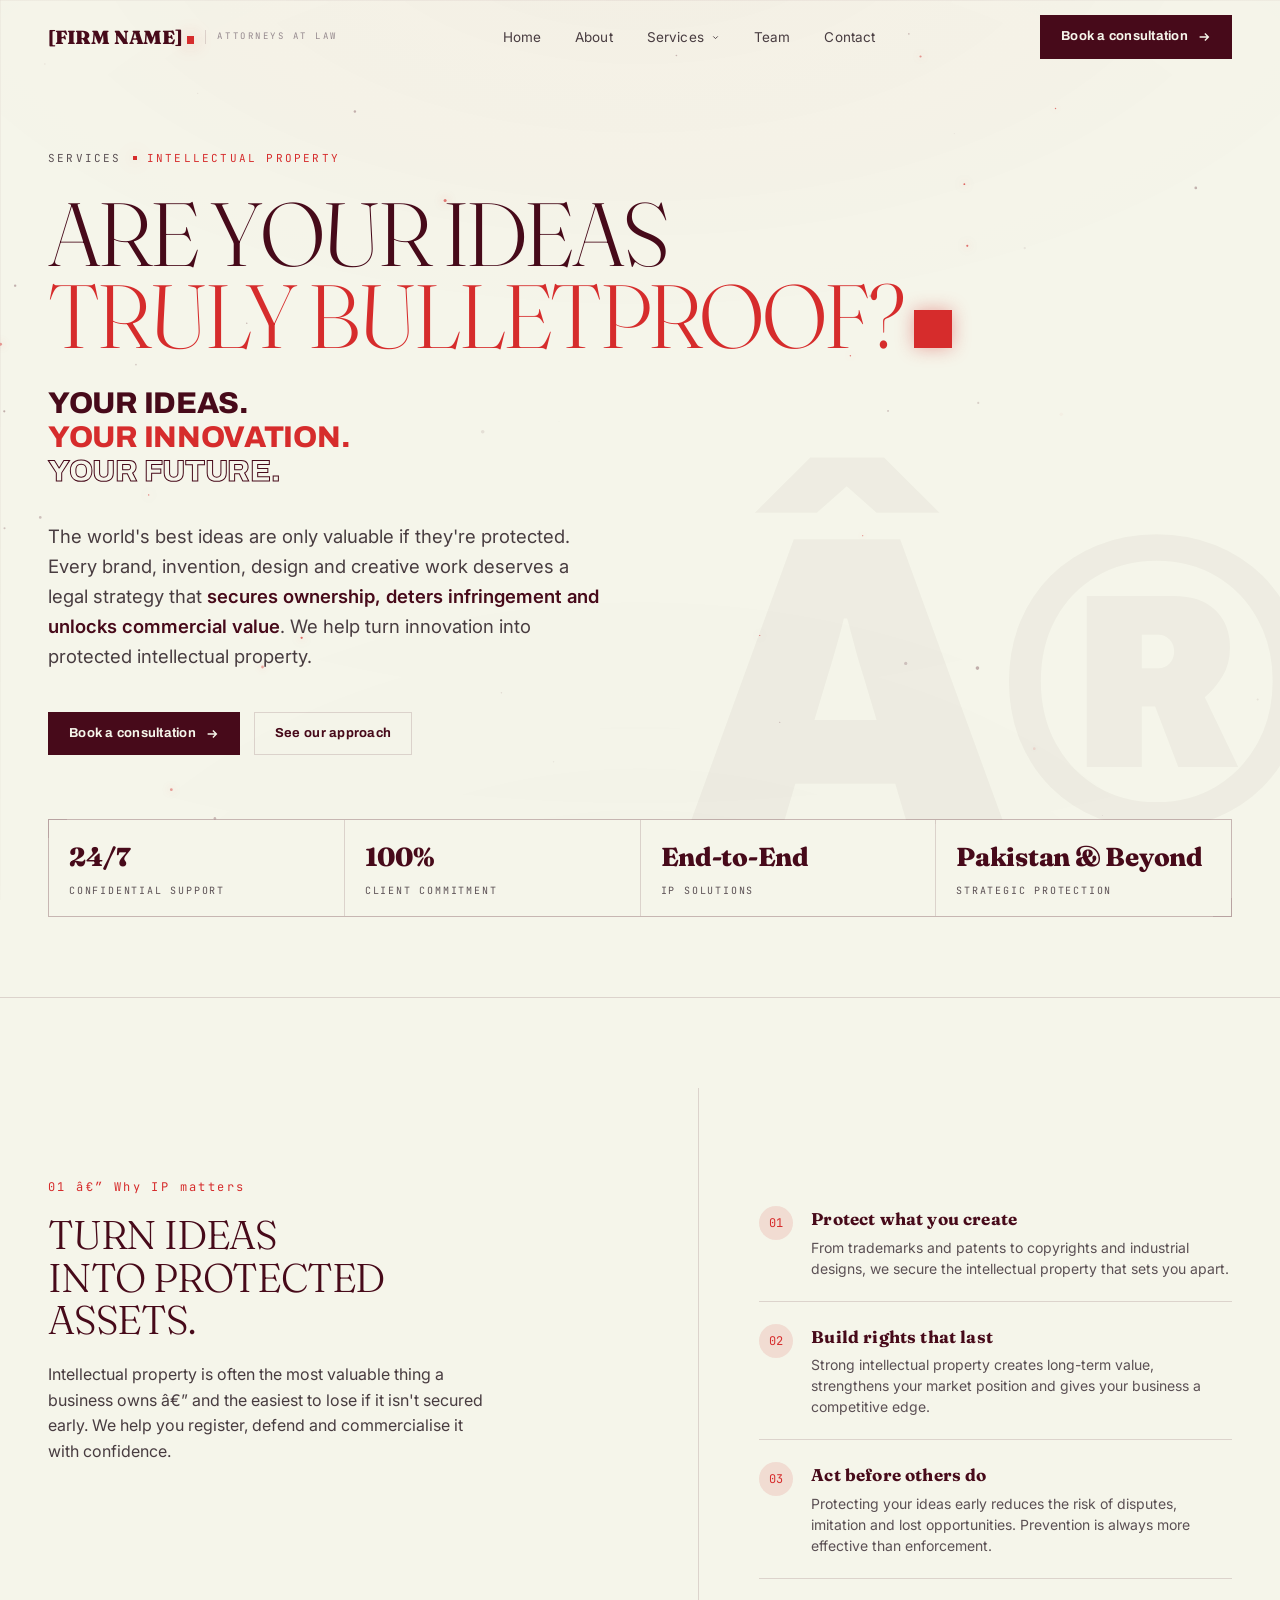
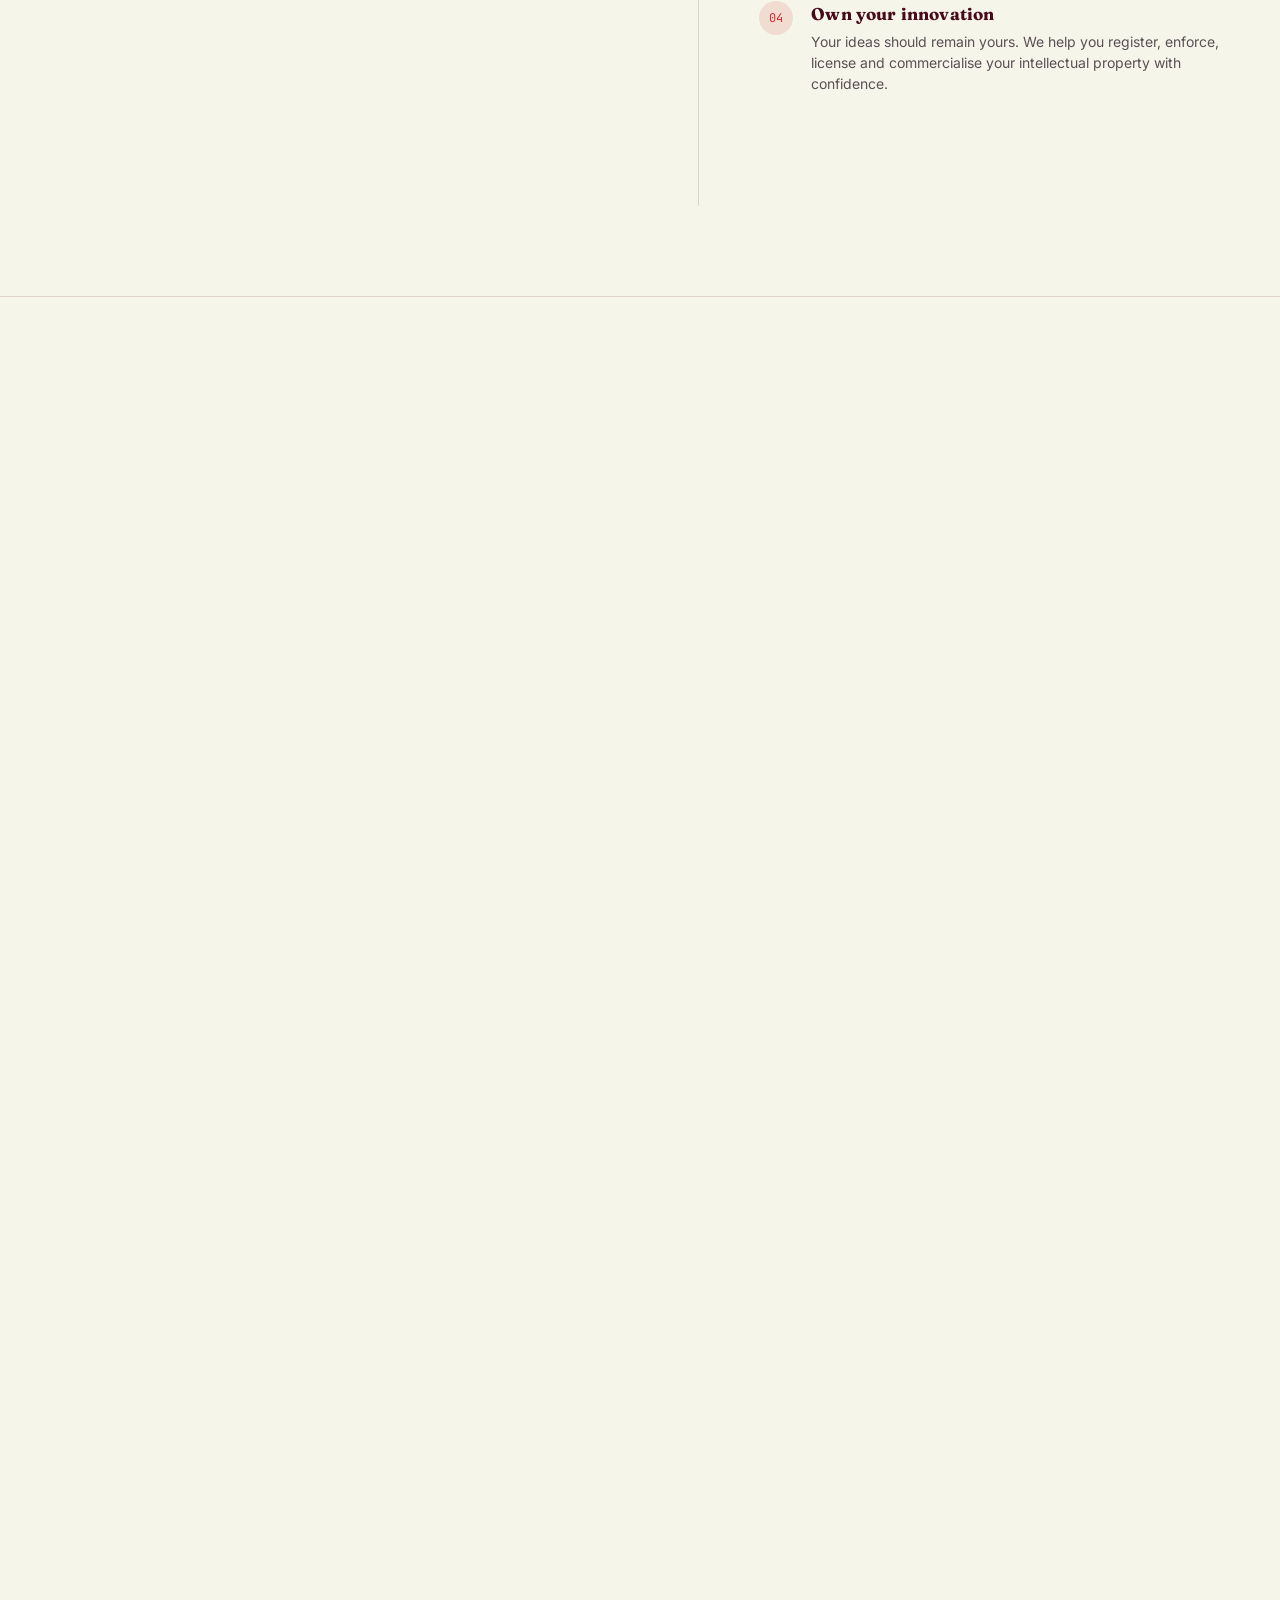
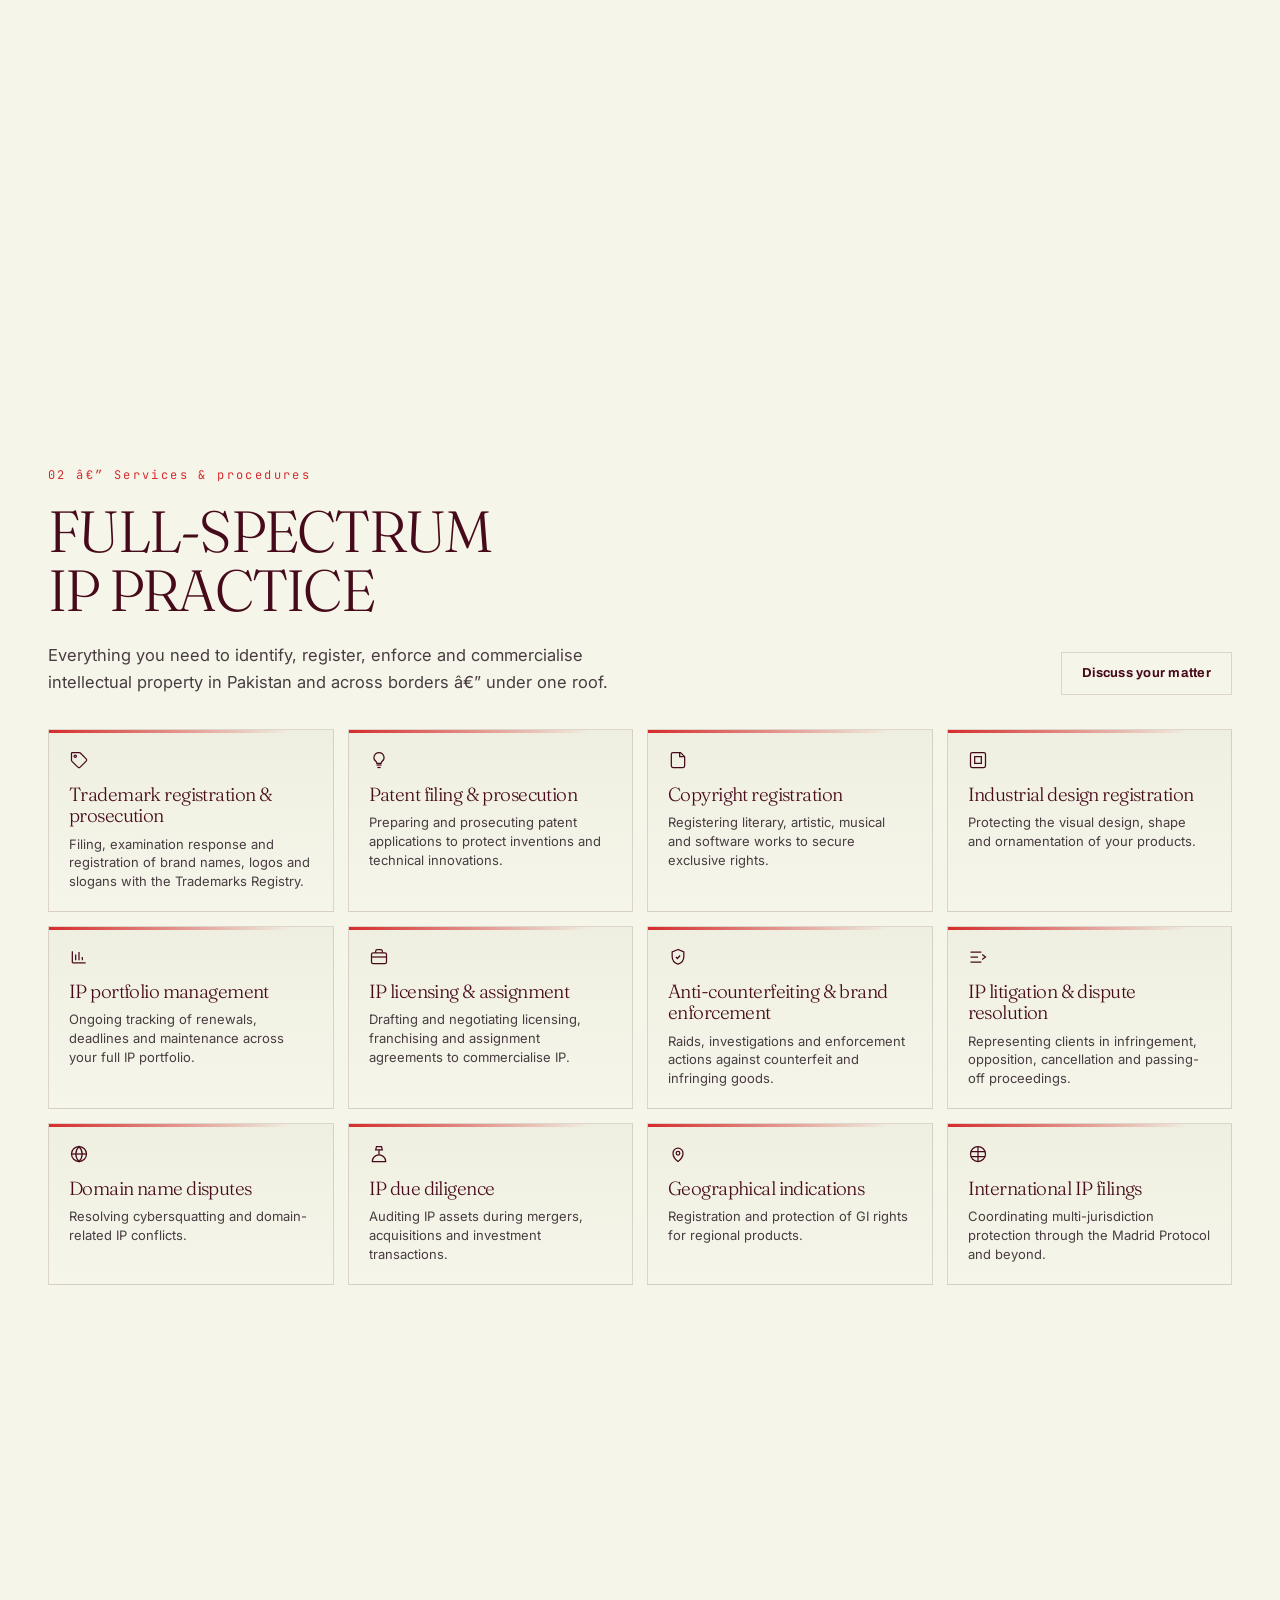
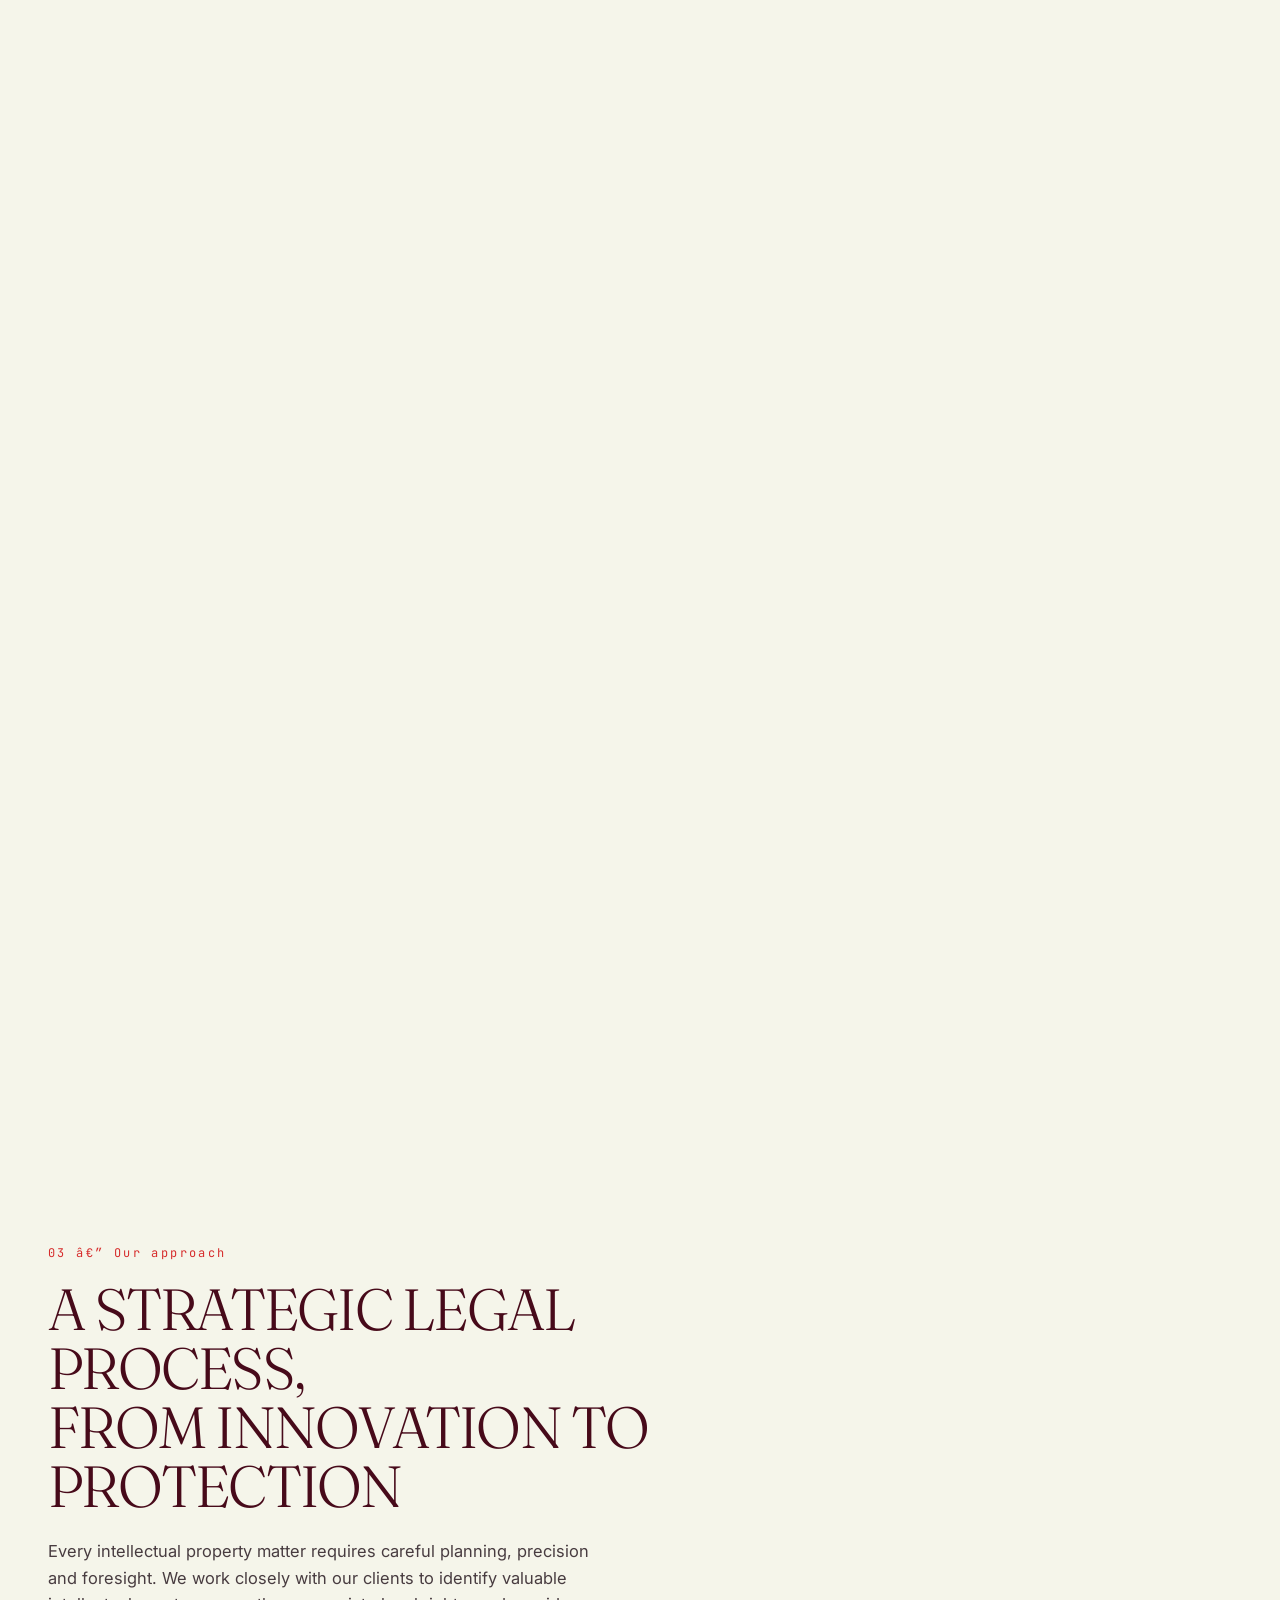
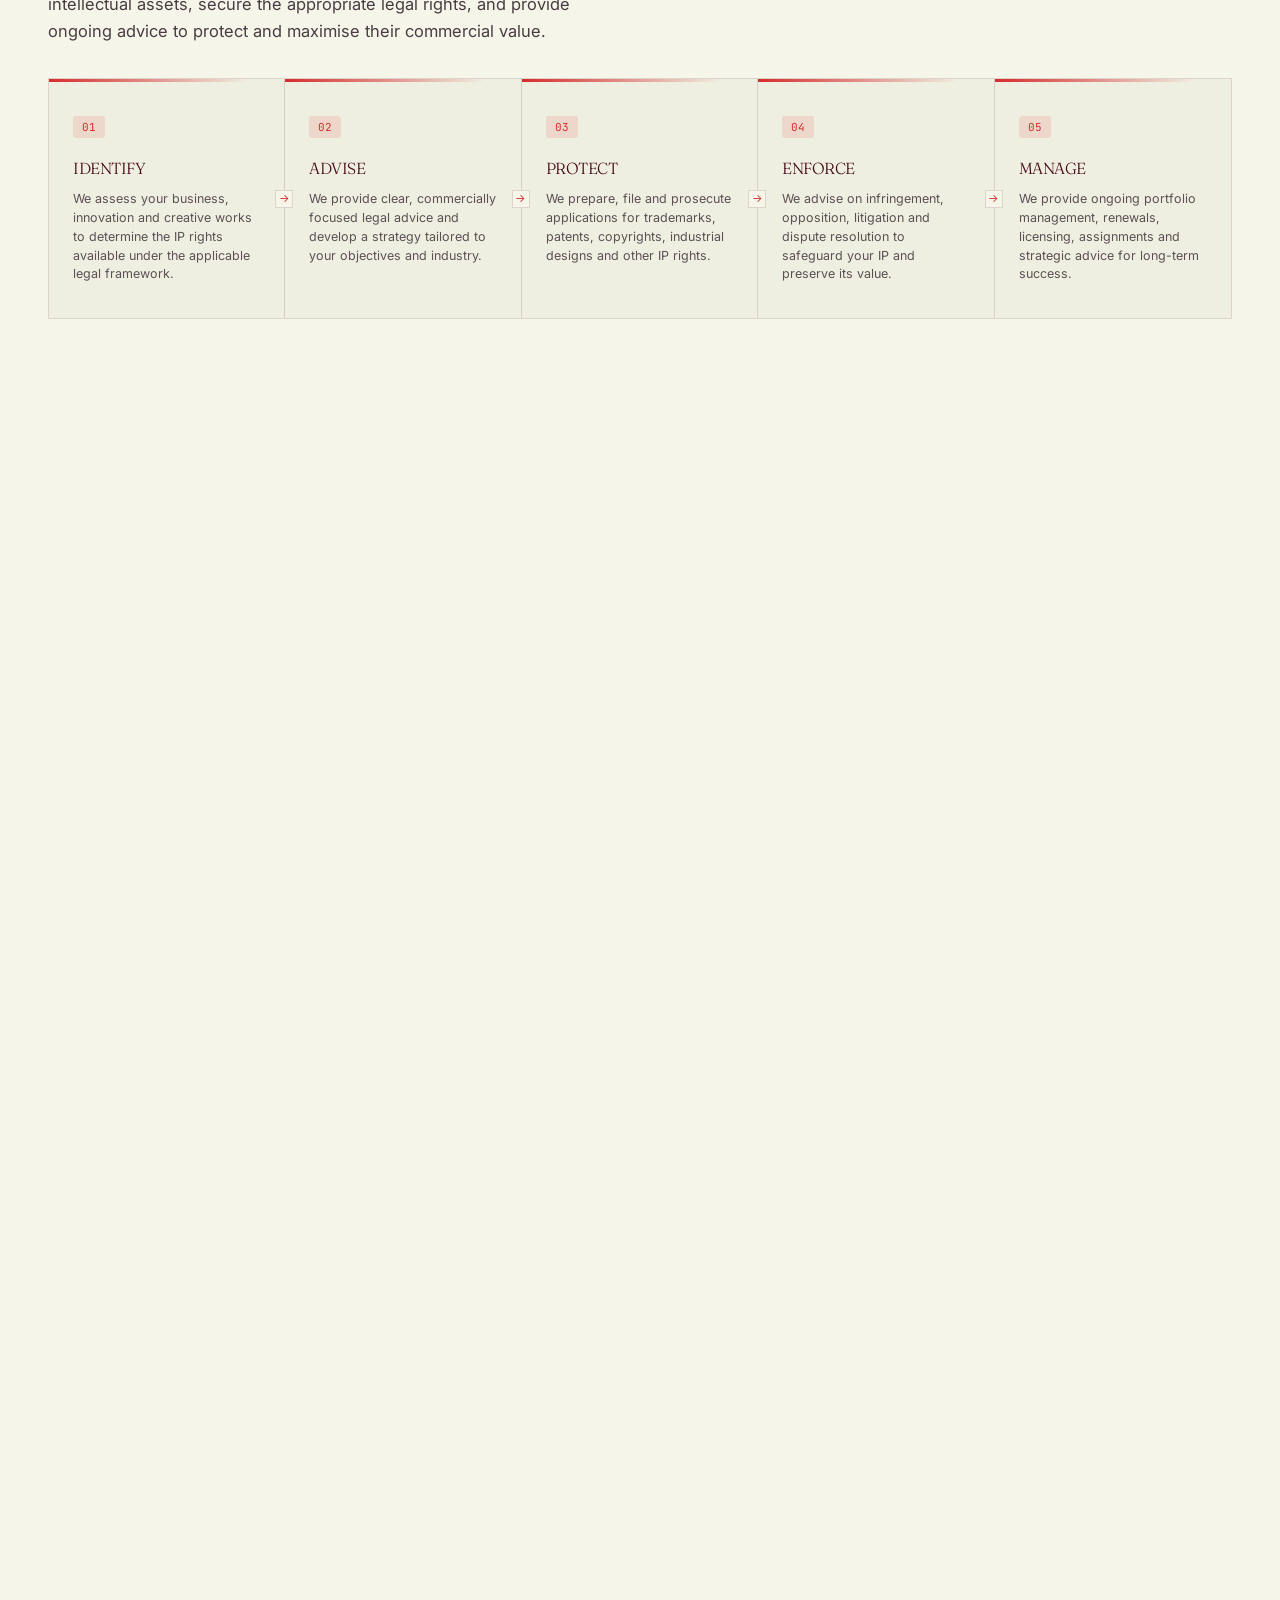
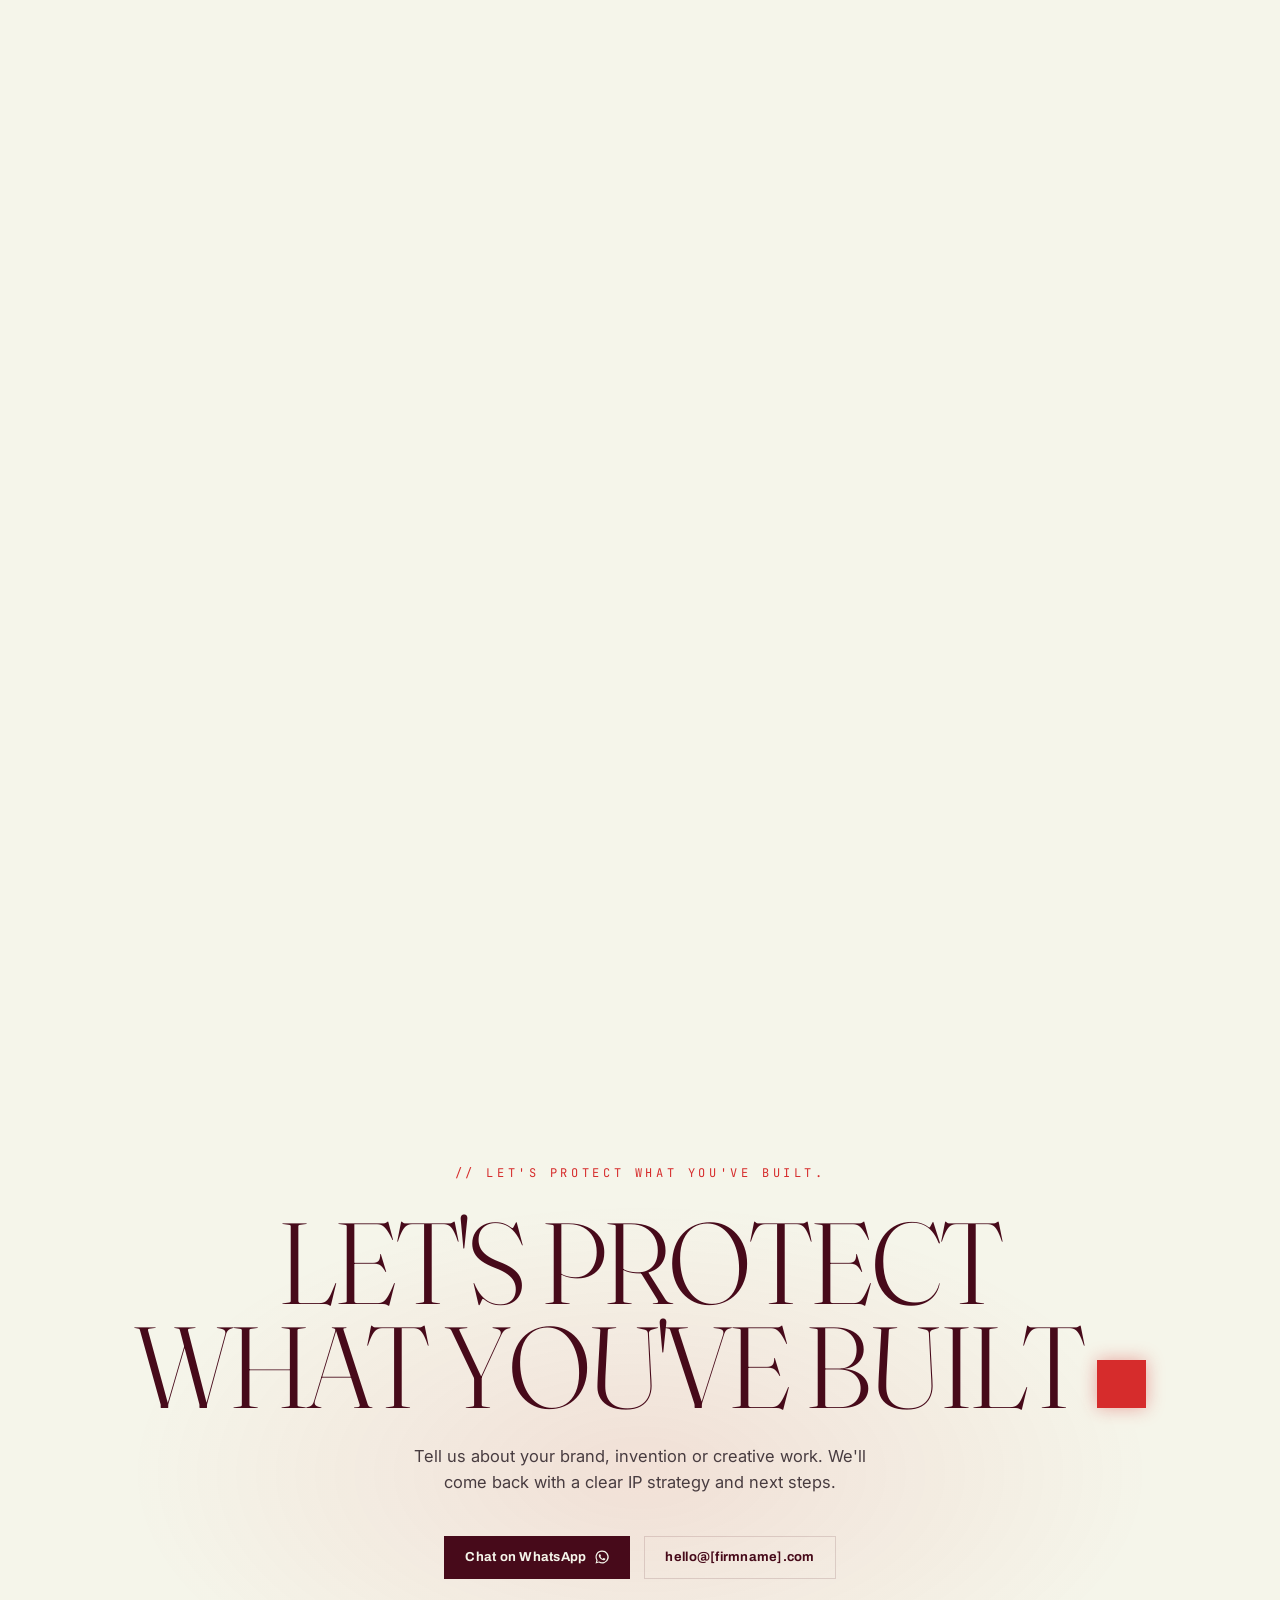
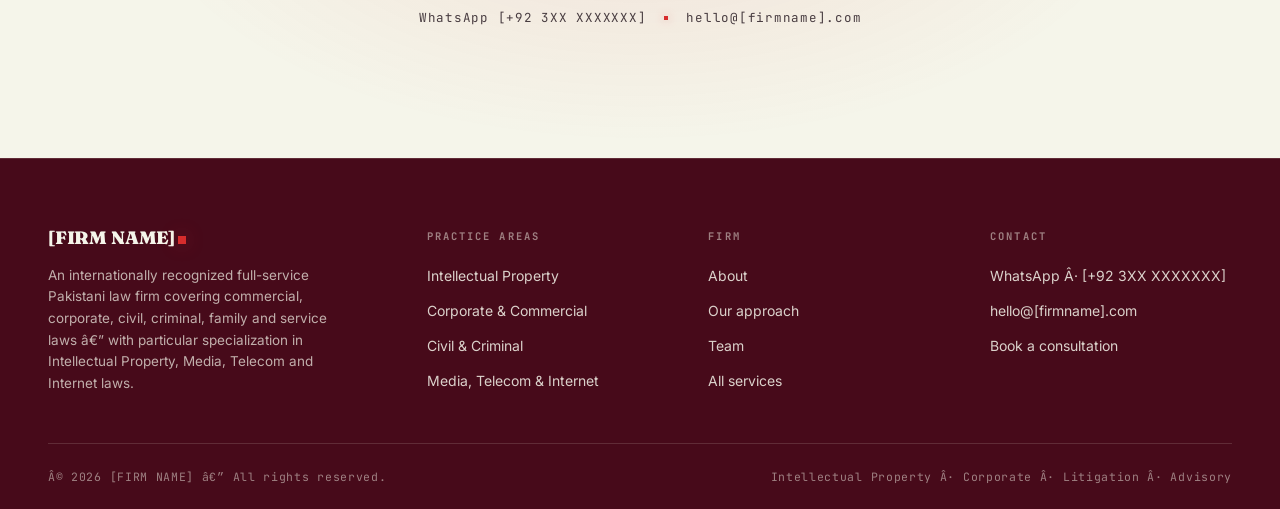
==== commit 1cf85da5: "Add scroll-driven interactions: hero photo carousel, pinned section reveals, and parallax - Hero: au" ====
--- a/intellectual-property.html
+++ b/intellectual-property.html
@@ -87,123 +87,129 @@
 </section>
 
 <!-- 01 â€” WHY IP MATTERS -->
-<section class="band" id="why" style="margin-top:40px">
-  <div class="wrap band-inner">
-    <div class="band-left" data-reveal>
-      <span class="sec-num">01 â€” Why IP matters</span>
-      <h3>Turn ideas<br>into protected<br>assets.</h3>
-      <p>Intellectual property is often the most valuable thing a business owns â€” and the easiest to lose
-        if it isn't secured early. We help you register, defend and commercialise it with confidence.</p>
-    </div>
-    <div class="band-right">
-      <ul class="pledge">
-        <li data-reveal><div class="n">01</div><div><div class="t">Protect what you create</div><div class="d">From trademarks and patents to copyrights and industrial designs, we secure the intellectual property that sets you apart.</div></div></li>
-        <li data-reveal data-d="1"><div class="n">02</div><div><div class="t">Build rights that last</div><div class="d">Strong intellectual property creates long-term value, strengthens your market position and gives your business a competitive edge.</div></div></li>
-        <li data-reveal data-d="2"><div class="n">03</div><div><div class="t">Act before others do</div><div class="d">Protecting your ideas early reduces the risk of disputes, imitation and lost opportunities. Prevention is always more effective than enforcement.</div></div></li>
-        <li data-reveal data-d="3"><div class="n">04</div><div><div class="t">Own your innovation</div><div class="d">Your ideas should remain yours. We help you register, enforce, license and commercialise your intellectual property with confidence.</div></div></li>
-      </ul>
-    </div>
-  </div>
-</section>
+<div class="pin-track" id="why" style="--steps:4;margin-top:40px">
+  <section class="band">
+    <div class="wrap band-inner">
+      <div class="band-left" data-reveal>
+        <span class="sec-num">01 â€” Why IP matters</span>
+        <h3>Turn ideas<br>into protected<br>assets.</h3>
+        <p>Intellectual property is often the most valuable thing a business owns â€” and the easiest to lose
+          if it isn't secured early. We help you register, defend and commercialise it with confidence.</p>
+      </div>
+      <div class="band-right">
+        <ul class="pledge">
+          <li class="reveal-step"><div class="n">01</div><div><div class="t">Protect what you create</div><div class="d">From trademarks and patents to copyrights and industrial designs, we secure the intellectual property that sets you apart.</div></div></li>
+          <li class="reveal-step"><div class="n">02</div><div><div class="t">Build rights that last</div><div class="d">Strong intellectual property creates long-term value, strengthens your market position and gives your business a competitive edge.</div></div></li>
+          <li class="reveal-step"><div class="n">03</div><div><div class="t">Act before others do</div><div class="d">Protecting your ideas early reduces the risk of disputes, imitation and lost opportunities. Prevention is always more effective than enforcement.</div></div></li>
+          <li class="reveal-step"><div class="n">04</div><div><div class="t">Own your innovation</div><div class="d">Your ideas should remain yours. We help you register, enforce, license and commercialise your intellectual property with confidence.</div></div></li>
+        </ul>
+      </div>
+    </div>
+  </section>
+</div>
 
 <!-- 02 â€” SERVICES / PROCEDURES -->
-<section class="section" id="services">
-  <div class="wrap">
-    <div class="sec-head">
-      <div class="lhs" data-reveal>
-        <span class="sec-num">02 â€” Services &amp; procedures</span>
-        <h2 class="sec-title">Full-spectrum<br>IP practice</h2>
-        <p class="sec-desc">Everything you need to identify, register, enforce and commercialise intellectual
-          property in Pakistan and across borders â€” under one roof.</p>
-      </div>
-      <a href="#contact" class="btn ghost" data-reveal data-d="1">Discuss your matter</a>
-    </div>
-    <div class="grid-svc">
-      <div class="svc" data-reveal>
-        <svg class="ico" viewBox="0 0 24 24" fill="none" stroke="currentColor" stroke-width="1.5"><path d="M20.6 13.4 13.4 20.6a2 2 0 0 1-2.8 0l-7-7a2 2 0 0 1-.6-1.4V4a1 1 0 0 1 1-1h8.2a2 2 0 0 1 1.4.6l7 7a2 2 0 0 1 0 2.8Z"/><circle cx="7.5" cy="7.5" r="1.4"/></svg>
-        <h4>Trademark registration &amp; prosecution</h4>
-        <p>Filing, examination response and registration of brand names, logos and slogans with the Trademarks Registry.</p>
-      </div>
-      <div class="svc" data-reveal data-d="1">
-        <svg class="ico" viewBox="0 0 24 24" fill="none" stroke="currentColor" stroke-width="1.5"><path d="M9 18h6"/><path d="M10 21h4"/><path d="M12 3a6 6 0 0 0-3.6 10.8c.5.4.8 1 .9 1.6l.1.6h5.2l.1-.6c.1-.6.4-1.2.9-1.6A6 6 0 0 0 12 3Z"/></svg>
-        <h4>Patent filing &amp; prosecution</h4>
-        <p>Preparing and prosecuting patent applications to protect inventions and technical innovations.</p>
-      </div>
-      <div class="svc" data-reveal data-d="2">
-        <svg class="ico" viewBox="0 0 24 24" fill="none" stroke="currentColor" stroke-width="1.5"><path d="M4 5a2 2 0 0 1 2-2h9l5 5v11a2 2 0 0 1-2 2H6a2 2 0 0 1-2-2Z"/><path d="M14 3v5h5"/></svg>
-        <h4>Copyright registration</h4>
-        <p>Registering literary, artistic, musical and software works to secure exclusive rights.</p>
-      </div>
-      <div class="svc" data-reveal>
-        <svg class="ico" viewBox="0 0 24 24" fill="none" stroke="currentColor" stroke-width="1.5"><rect x="3" y="3" width="18" height="18" rx="2"/><path d="M8 8h8v8H8z"/></svg>
-        <h4>Industrial design registration</h4>
-        <p>Protecting the visual design, shape and ornamentation of your products.</p>
-      </div>
-      <div class="svc" data-reveal data-d="1">
-        <svg class="ico" viewBox="0 0 24 24" fill="none" stroke="currentColor" stroke-width="1.5"><path d="M4 19V5m0 14h16M8 16V9m4 7V6m4 10v-4"/></svg>
-        <h4>IP portfolio management</h4>
-        <p>Ongoing tracking of renewals, deadlines and maintenance across your full IP portfolio.</p>
-      </div>
-      <div class="svc" data-reveal data-d="2">
-        <svg class="ico" viewBox="0 0 24 24" fill="none" stroke="currentColor" stroke-width="1.5"><path d="M8 7V5a2 2 0 0 1 2-2h4a2 2 0 0 1 2 2v2"/><rect x="3" y="7" width="18" height="13" rx="2"/><path d="M3 12h18"/></svg>
-        <h4>IP licensing &amp; assignment</h4>
-        <p>Drafting and negotiating licensing, franchising and assignment agreements to commercialise IP.</p>
-      </div>
-      <div class="svc" data-reveal>
-        <svg class="ico" viewBox="0 0 24 24" fill="none" stroke="currentColor" stroke-width="1.5"><path d="M12 3 5 6v5c0 4.4 3 8.3 7 9.5 4-1.2 7-5.1 7-9.5V6Z"/><path d="m9.5 12 1.8 1.8 3.2-3.6"/></svg>
-        <h4>Anti-counterfeiting &amp; brand enforcement</h4>
-        <p>Raids, investigations and enforcement actions against counterfeit and infringing goods.</p>
-      </div>
-      <div class="svc" data-reveal data-d="1">
-        <svg class="ico" viewBox="0 0 24 24" fill="none" stroke="currentColor" stroke-width="1.5"><path d="M3 6h13M3 12h9M3 18h13"/><path d="m17 9 4 3-4 3"/></svg>
-        <h4>IP litigation &amp; dispute resolution</h4>
-        <p>Representing clients in infringement, opposition, cancellation and passing-off proceedings.</p>
-      </div>
-      <div class="svc" data-reveal data-d="2">
-        <svg class="ico" viewBox="0 0 24 24" fill="none" stroke="currentColor" stroke-width="1.5"><circle cx="12" cy="12" r="9"/><path d="M3 12h18"/><path d="M12 3c2.5 2.5 3.8 5.7 3.8 9S14.5 18.5 12 21c-2.5-2.5-3.8-5.7-3.8-9S9.5 5.5 12 3Z"/></svg>
-        <h4>Domain name disputes</h4>
-        <p>Resolving cybersquatting and domain-related IP conflicts.</p>
-      </div>
-      <div class="svc" data-reveal>
-        <svg class="ico" viewBox="0 0 24 24" fill="none" stroke="currentColor" stroke-width="1.5"><path d="M9 3h6l1 4H8Z"/><path d="M4 21a8 8 0 0 1 16 0Z"/><path d="M12 7v6"/></svg>
-        <h4>IP due diligence</h4>
-        <p>Auditing IP assets during mergers, acquisitions and investment transactions.</p>
-      </div>
-      <div class="svc" data-reveal data-d="1">
-        <svg class="ico" viewBox="0 0 24 24" fill="none" stroke="currentColor" stroke-width="1.5"><path d="M12 21s-6-4.5-6-10a6 6 0 0 1 12 0c0 5.5-6 10-6 10Z"/><circle cx="12" cy="11" r="2.2"/></svg>
-        <h4>Geographical indications</h4>
-        <p>Registration and protection of GI rights for regional products.</p>
-      </div>
-      <div class="svc" data-reveal data-d="2">
-        <svg class="ico" viewBox="0 0 24 24" fill="none" stroke="currentColor" stroke-width="1.5"><circle cx="12" cy="12" r="9"/><path d="M12 3v18M3.5 9h17M3.5 15h17"/></svg>
-        <h4>International IP filings</h4>
-        <p>Coordinating multi-jurisdiction protection through the Madrid Protocol and beyond.</p>
-      </div>
-    </div>
-  </div>
-</section>
+<div class="pin-track pin-track-wide" id="services" style="--steps:7">
+  <section class="section">
+    <div class="wrap">
+      <div class="sec-head">
+        <div class="lhs" data-reveal>
+          <span class="sec-num">02 â€” Services &amp; procedures</span>
+          <h2 class="sec-title">Full-spectrum<br>IP practice</h2>
+          <p class="sec-desc">Everything you need to identify, register, enforce and commercialise intellectual
+            property in Pakistan and across borders â€” under one roof.</p>
+        </div>
+        <a href="#contact" class="btn ghost" data-reveal data-d="1">Discuss your matter</a>
+      </div>
+      <div class="grid-svc">
+        <div class="svc reveal-step">
+          <svg class="ico" viewBox="0 0 24 24" fill="none" stroke="currentColor" stroke-width="1.5"><path d="M20.6 13.4 13.4 20.6a2 2 0 0 1-2.8 0l-7-7a2 2 0 0 1-.6-1.4V4a1 1 0 0 1 1-1h8.2a2 2 0 0 1 1.4.6l7 7a2 2 0 0 1 0 2.8Z"/><circle cx="7.5" cy="7.5" r="1.4"/></svg>
+          <h4>Trademark registration &amp; prosecution</h4>
+          <p>Filing, examination response and registration of brand names, logos and slogans with the Trademarks Registry.</p>
+        </div>
+        <div class="svc reveal-step">
+          <svg class="ico" viewBox="0 0 24 24" fill="none" stroke="currentColor" stroke-width="1.5"><path d="M9 18h6"/><path d="M10 21h4"/><path d="M12 3a6 6 0 0 0-3.6 10.8c.5.4.8 1 .9 1.6l.1.6h5.2l.1-.6c.1-.6.4-1.2.9-1.6A6 6 0 0 0 12 3Z"/></svg>
+          <h4>Patent filing &amp; prosecution</h4>
+          <p>Preparing and prosecuting patent applications to protect inventions and technical innovations.</p>
+        </div>
+        <div class="svc reveal-step">
+          <svg class="ico" viewBox="0 0 24 24" fill="none" stroke="currentColor" stroke-width="1.5"><path d="M4 5a2 2 0 0 1 2-2h9l5 5v11a2 2 0 0 1-2 2H6a2 2 0 0 1-2-2Z"/><path d="M14 3v5h5"/></svg>
+          <h4>Copyright registration</h4>
+          <p>Registering literary, artistic, musical and software works to secure exclusive rights.</p>
+        </div>
+        <div class="svc reveal-step">
+          <svg class="ico" viewBox="0 0 24 24" fill="none" stroke="currentColor" stroke-width="1.5"><rect x="3" y="3" width="18" height="18" rx="2"/><path d="M8 8h8v8H8z"/></svg>
+          <h4>Industrial design registration</h4>
+          <p>Protecting the visual design, shape and ornamentation of your products.</p>
+        </div>
+        <div class="svc reveal-step">
+          <svg class="ico" viewBox="0 0 24 24" fill="none" stroke="currentColor" stroke-width="1.5"><path d="M4 19V5m0 14h16M8 16V9m4 7V6m4 10v-4"/></svg>
+          <h4>IP portfolio management</h4>
+          <p>Ongoing tracking of renewals, deadlines and maintenance across your full IP portfolio.</p>
+        </div>
+        <div class="svc reveal-step">
+          <svg class="ico" viewBox="0 0 24 24" fill="none" stroke="currentColor" stroke-width="1.5"><path d="M8 7V5a2 2 0 0 1 2-2h4a2 2 0 0 1 2 2v2"/><rect x="3" y="7" width="18" height="13" rx="2"/><path d="M3 12h18"/></svg>
+          <h4>IP licensing &amp; assignment</h4>
+          <p>Drafting and negotiating licensing, franchising and assignment agreements to commercialise IP.</p>
+        </div>
+        <div class="svc reveal-step">
+          <svg class="ico" viewBox="0 0 24 24" fill="none" stroke="currentColor" stroke-width="1.5"><path d="M12 3 5 6v5c0 4.4 3 8.3 7 9.5 4-1.2 7-5.1 7-9.5V6Z"/><path d="m9.5 12 1.8 1.8 3.2-3.6"/></svg>
+          <h4>Anti-counterfeiting &amp; brand enforcement</h4>
+          <p>Raids, investigations and enforcement actions against counterfeit and infringing goods.</p>
+        </div>
+        <div class="svc reveal-step">
+          <svg class="ico" viewBox="0 0 24 24" fill="none" stroke="currentColor" stroke-width="1.5"><path d="M3 6h13M3 12h9M3 18h13"/><path d="m17 9 4 3-4 3"/></svg>
+          <h4>IP litigation &amp; dispute resolution</h4>
+          <p>Representing clients in infringement, opposition, cancellation and passing-off proceedings.</p>
+        </div>
+        <div class="svc reveal-step">
+          <svg class="ico" viewBox="0 0 24 24" fill="none" stroke="currentColor" stroke-width="1.5"><circle cx="12" cy="12" r="9"/><path d="M3 12h18"/><path d="M12 3c2.5 2.5 3.8 5.7 3.8 9S14.5 18.5 12 21c-2.5-2.5-3.8-5.7-3.8-9S9.5 5.5 12 3Z"/></svg>
+          <h4>Domain name disputes</h4>
+          <p>Resolving cybersquatting and domain-related IP conflicts.</p>
+        </div>
+        <div class="svc reveal-step">
+          <svg class="ico" viewBox="0 0 24 24" fill="none" stroke="currentColor" stroke-width="1.5"><path d="M9 3h6l1 4H8Z"/><path d="M4 21a8 8 0 0 1 16 0Z"/><path d="M12 7v6"/></svg>
+          <h4>IP due diligence</h4>
+          <p>Auditing IP assets during mergers, acquisitions and investment transactions.</p>
+        </div>
+        <div class="svc reveal-step">
+          <svg class="ico" viewBox="0 0 24 24" fill="none" stroke="currentColor" stroke-width="1.5"><path d="M12 21s-6-4.5-6-10a6 6 0 0 1 12 0c0 5.5-6 10-6 10Z"/><circle cx="12" cy="11" r="2.2"/></svg>
+          <h4>Geographical indications</h4>
+          <p>Registration and protection of GI rights for regional products.</p>
+        </div>
+        <div class="svc reveal-step">
+          <svg class="ico" viewBox="0 0 24 24" fill="none" stroke="currentColor" stroke-width="1.5"><circle cx="12" cy="12" r="9"/><path d="M12 3v18M3.5 9h17M3.5 15h17"/></svg>
+          <h4>International IP filings</h4>
+          <p>Coordinating multi-jurisdiction protection through the Madrid Protocol and beyond.</p>
+        </div>
+      </div>
+    </div>
+  </section>
+</div>
 
 <!-- 03 â€” OUR APPROACH -->
-<section class="section" id="approach" style="padding-top:0">
-  <div class="wrap">
-    <div class="sec-head">
-      <div class="lhs" data-reveal>
-        <span class="sec-num">03 â€” Our approach</span>
-        <h2 class="sec-title">A strategic legal process,<br>from innovation to protection</h2>
-        <p class="sec-desc">Every intellectual property matter requires careful planning, precision and
-          foresight. We work closely with our clients to identify valuable intellectual assets, secure the
-          appropriate legal rights, and provide ongoing advice to protect and maximise their commercial value.</p>
-      </div>
-    </div>
-    <div class="pipe" data-reveal>
-      <div class="stage"><div class="pn">01</div><h5>Identify</h5><p>We assess your business, innovation and creative works to determine the IP rights available under the applicable legal framework.</p><div class="arrow">&rarr;</div></div>
-      <div class="stage"><div class="pn">02</div><h5>Advise</h5><p>We provide clear, commercially focused legal advice and develop a strategy tailored to your objectives and industry.</p><div class="arrow">&rarr;</div></div>
-      <div class="stage"><div class="pn">03</div><h5>Protect</h5><p>We prepare, file and prosecute applications for trademarks, patents, copyrights, industrial designs and other IP rights.</p><div class="arrow">&rarr;</div></div>
-      <div class="stage"><div class="pn">04</div><h5>Enforce</h5><p>We advise on infringement, opposition, litigation and dispute resolution to safeguard your IP and preserve its value.</p><div class="arrow">&rarr;</div></div>
-      <div class="stage"><div class="pn">05</div><h5>Manage</h5><p>We provide ongoing portfolio management, renewals, licensing, assignments and strategic advice for long-term success.</p></div>
-    </div>
-  </div>
-</section>
+<div class="pin-track" id="approach" style="--steps:5">
+  <section class="section" style="padding-top:0">
+    <div class="wrap">
+      <div class="sec-head">
+        <div class="lhs" data-reveal>
+          <span class="sec-num">03 â€” Our approach</span>
+          <h2 class="sec-title">A strategic legal process,<br>from innovation to protection</h2>
+          <p class="sec-desc">Every intellectual property matter requires careful planning, precision and
+            foresight. We work closely with our clients to identify valuable intellectual assets, secure the
+            appropriate legal rights, and provide ongoing advice to protect and maximise their commercial value.</p>
+        </div>
+      </div>
+      <div class="pipe">
+        <div class="stage reveal-step"><div class="pn">01</div><h5>Identify</h5><p>We assess your business, innovation and creative works to determine the IP rights available under the applicable legal framework.</p><div class="arrow">&rarr;</div></div>
+        <div class="stage reveal-step"><div class="pn">02</div><h5>Advise</h5><p>We provide clear, commercially focused legal advice and develop a strategy tailored to your objectives and industry.</p><div class="arrow">&rarr;</div></div>
+        <div class="stage reveal-step"><div class="pn">03</div><h5>Protect</h5><p>We prepare, file and prosecute applications for trademarks, patents, copyrights, industrial designs and other IP rights.</p><div class="arrow">&rarr;</div></div>
+        <div class="stage reveal-step"><div class="pn">04</div><h5>Enforce</h5><p>We advise on infringement, opposition, litigation and dispute resolution to safeguard your IP and preserve its value.</p><div class="arrow">&rarr;</div></div>
+        <div class="stage reveal-step"><div class="pn">05</div><h5>Manage</h5><p>We provide ongoing portfolio management, renewals, licensing, assignments and strategic advice for long-term success.</p></div>
+      </div>
+    </div>
+  </section>
+</div>
 
 <!-- CTA -->
 <section class="cta" id="contact">
--- a/site.css
+++ b/site.css
@@ -277,3 +277,76 @@
 
 /* team avatar ring picks up the accent instead of a neutral line */
 .team-card .avatar{border-color:rgba(214,44,44,.35)}
+
+/* ---------- pinned scroll-through reveal, used by every "01 —" style section ----------
+   Each .pin-track is tall (scroll room scales with --steps, its item count);
+   the section inside sticks to the top of the viewport while that room
+   scrolls underneath, and app.js toggles .in-step on each .reveal-step as
+   scroll progress through the track crosses its threshold. Once the track's
+   height is used up, the section un-sticks and the page continues normally
+   — no extra JS needed for the release. */
+.pin-track{position:relative;height:calc(100vh + var(--steps, 4) * 48vh)}
+.pin-track > section{position:sticky;top:0;min-height:100svh;display:flex;
+  align-items:center;overflow:hidden;padding:36px 0}
+.pin-track .sec-head{margin-bottom:34px}
+.pin-track .hw{padding:24px}
+.pin-track .hw .tagrow{margin-bottom:18px}
+.pin-track .hw .role{min-height:0}
+.pin-track .hw .specs{margin-top:16px;padding-top:12px}
+.pin-track .grid-hw{gap:14px}
+/* wide grids (e.g. the 12-card IP services list) get an extra column while pinned so
+   they resolve in fewer rows. Scoped to exactly when the pin is active (matches the
+   inverse of the disable query below) so it never fights the site's own responsive
+   breakpoints for .grid-svc (2-col at ≤1000px, 1-col at ≤760px) on narrower screens. */
+@media(min-width:901px) and (prefers-reduced-motion:no-preference){
+  .pin-track-wide .grid-svc{grid-template-columns:repeat(4,1fr);gap:14px}
+  .pin-track-wide .svc{padding:20px;min-height:0}
+  .pin-track-wide .svc .ico{width:20px;height:20px;margin-bottom:14px}
+  .pin-track-wide .svc p{margin-top:8px;font-size:13px;line-height:1.45}
+}
+.reveal-step{opacity:0;transform:translateY(46px) scale(.94);
+  transition:opacity .7s var(--ease),transform .7s var(--ease)}
+.reveal-step.in-step{opacity:1;transform:none}
+@media(max-width:900px),(prefers-reduced-motion:reduce){
+  .pin-track{height:auto}
+  .pin-track > section.section{padding:130px 0}
+  .pin-track > section{position:static;min-height:auto}
+  .pin-track .sec-head{margin-bottom:60px}
+  .pin-track .hw{padding:34px}
+  .pin-track .hw .tagrow{margin-bottom:30px}
+  .pin-track .hw .role{min-height:62px}
+  .pin-track .hw .specs{margin-top:24px;padding-top:18px}
+  .pin-track .grid-hw{gap:20px}
+  .reveal-step{opacity:1;transform:none;transition:none}
+}
+
+/* ---------- smoother, more dynamic scroll reveal everywhere else ----------
+   Adds a touch of scale to the ANY1 fade+rise so content feels like it's
+   settling into place rather than just fading in. */
+[data-reveal]{transform:translateY(30px) scale(.97);
+  transition:opacity .9s var(--ease),transform .9s var(--ease)}
+[data-reveal].in{transform:none}
+@media(prefers-reduced-motion:reduce){
+  [data-reveal]{transform:none;transition:none}
+}
+
+/* ---------- hero photo carousel: slow continuous drift on the active slide ----------
+   Pure CSS "Ken Burns" zoom — independent of scroll, just gives the background
+   a sense of life instead of sitting completely static behind the headline. */
+.hc-slide{transform:scale(1.05)}
+.hc-slide.is-active{animation:hero-drift 11s ease-in-out infinite alternate}
+@keyframes hero-drift{
+  from{transform:scale(1.05) translate(0,0)}
+  to{transform:scale(1.14) translate(-1.5%,-2%)}
+}
+@media(prefers-reduced-motion:reduce){
+  .hc-slide.is-active{animation:none}
+}
+
+/* ---------- real scroll-linked parallax on the hero photo layer ----------
+   app.js sets --hero-scroll (0→1 across the hero's own height) and this
+   layer drifts a little slower than the page, for actual depth on scroll
+   rather than a one-shot trigger. Oversized upward (top:-60px instead of 0)
+   so shifting it down by up to 60px never exposes bare background above it. */
+.hero-carousel{top:-60px;bottom:0;
+  transform:translateY(calc(var(--hero-scroll, 0) * 60px))}
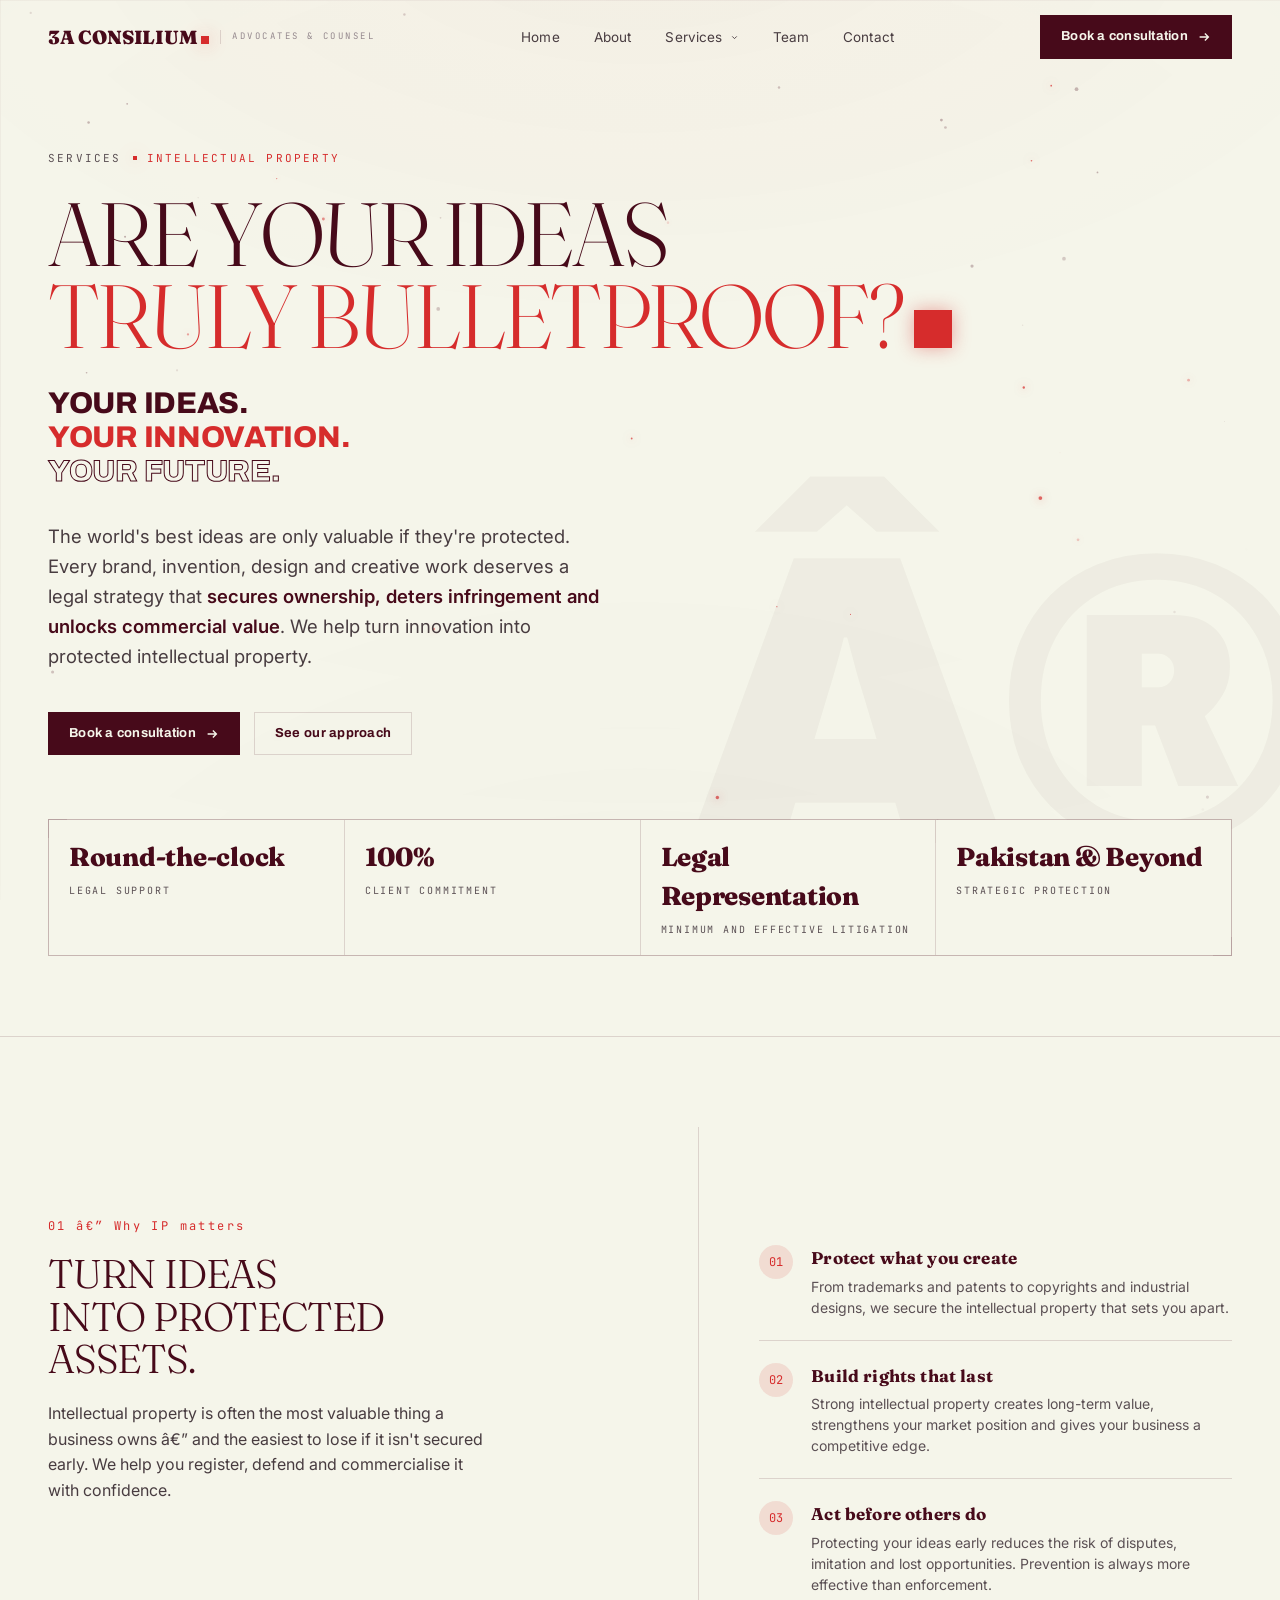
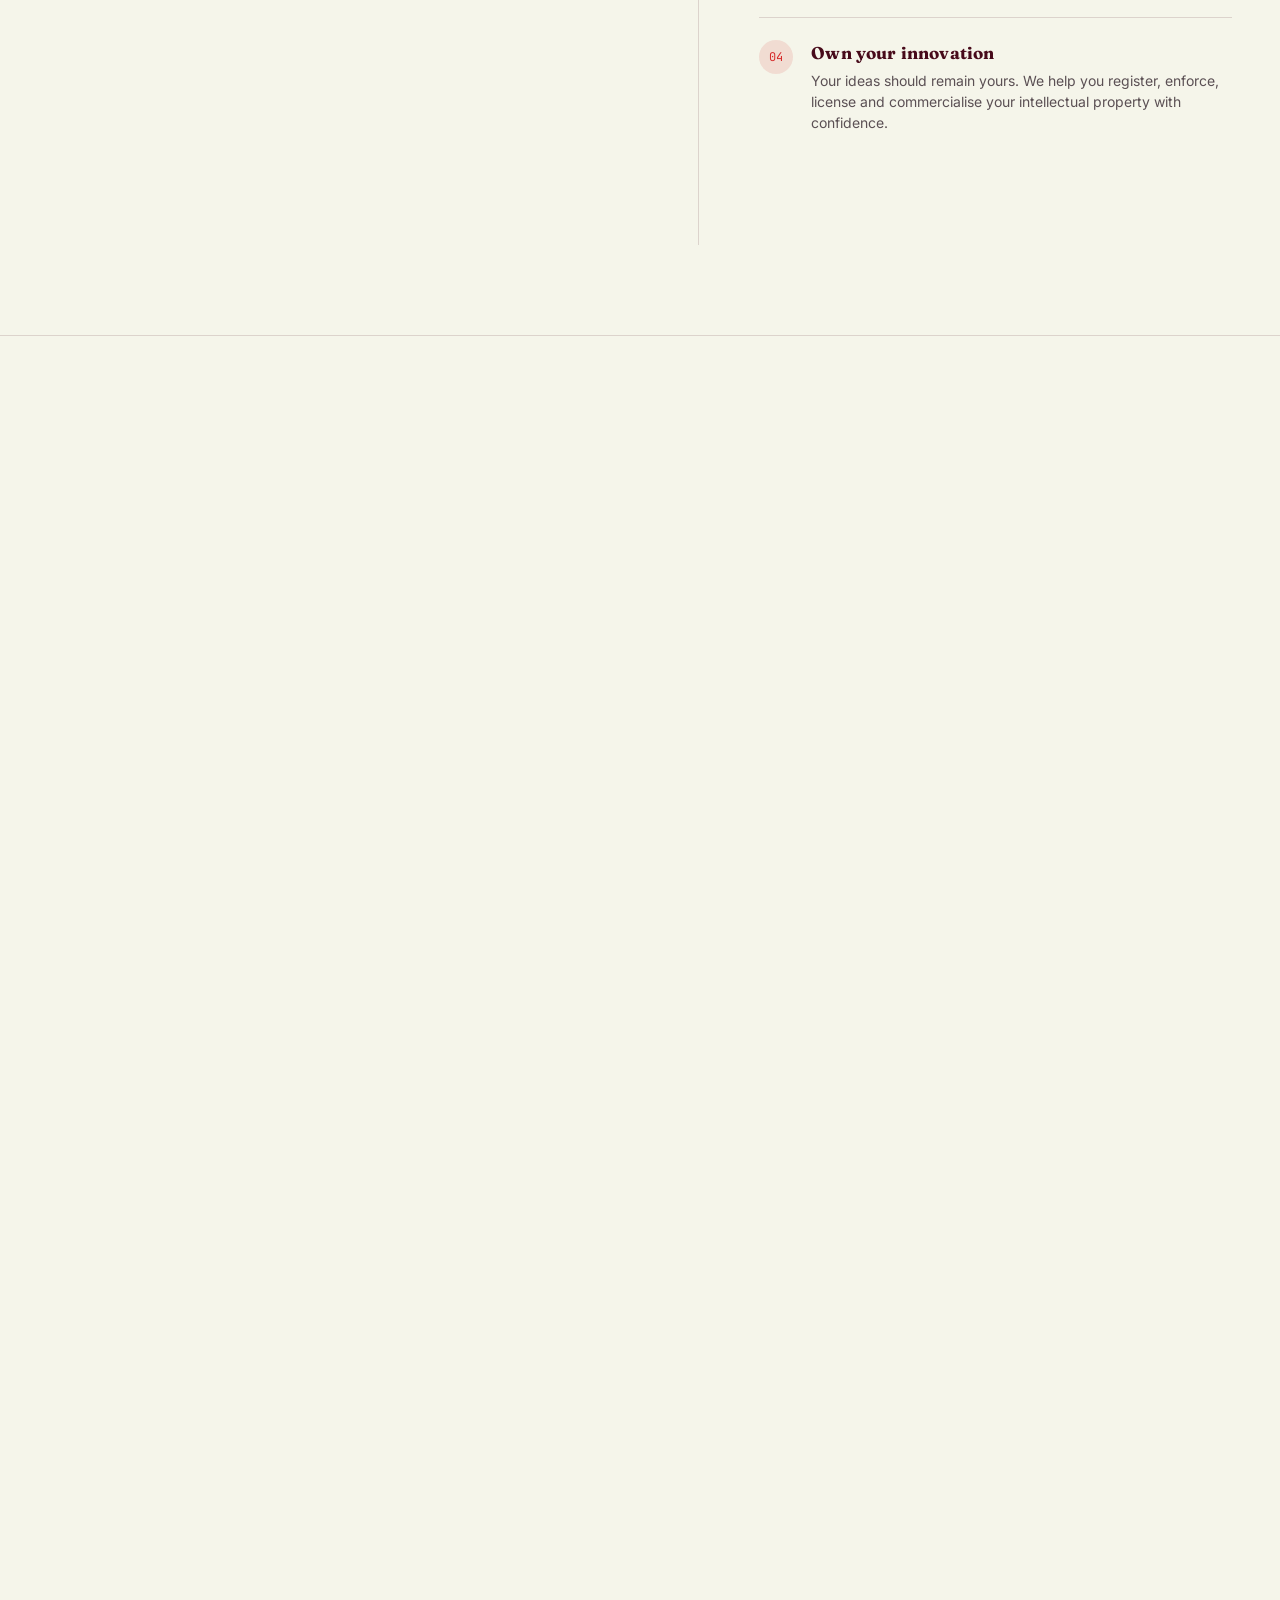
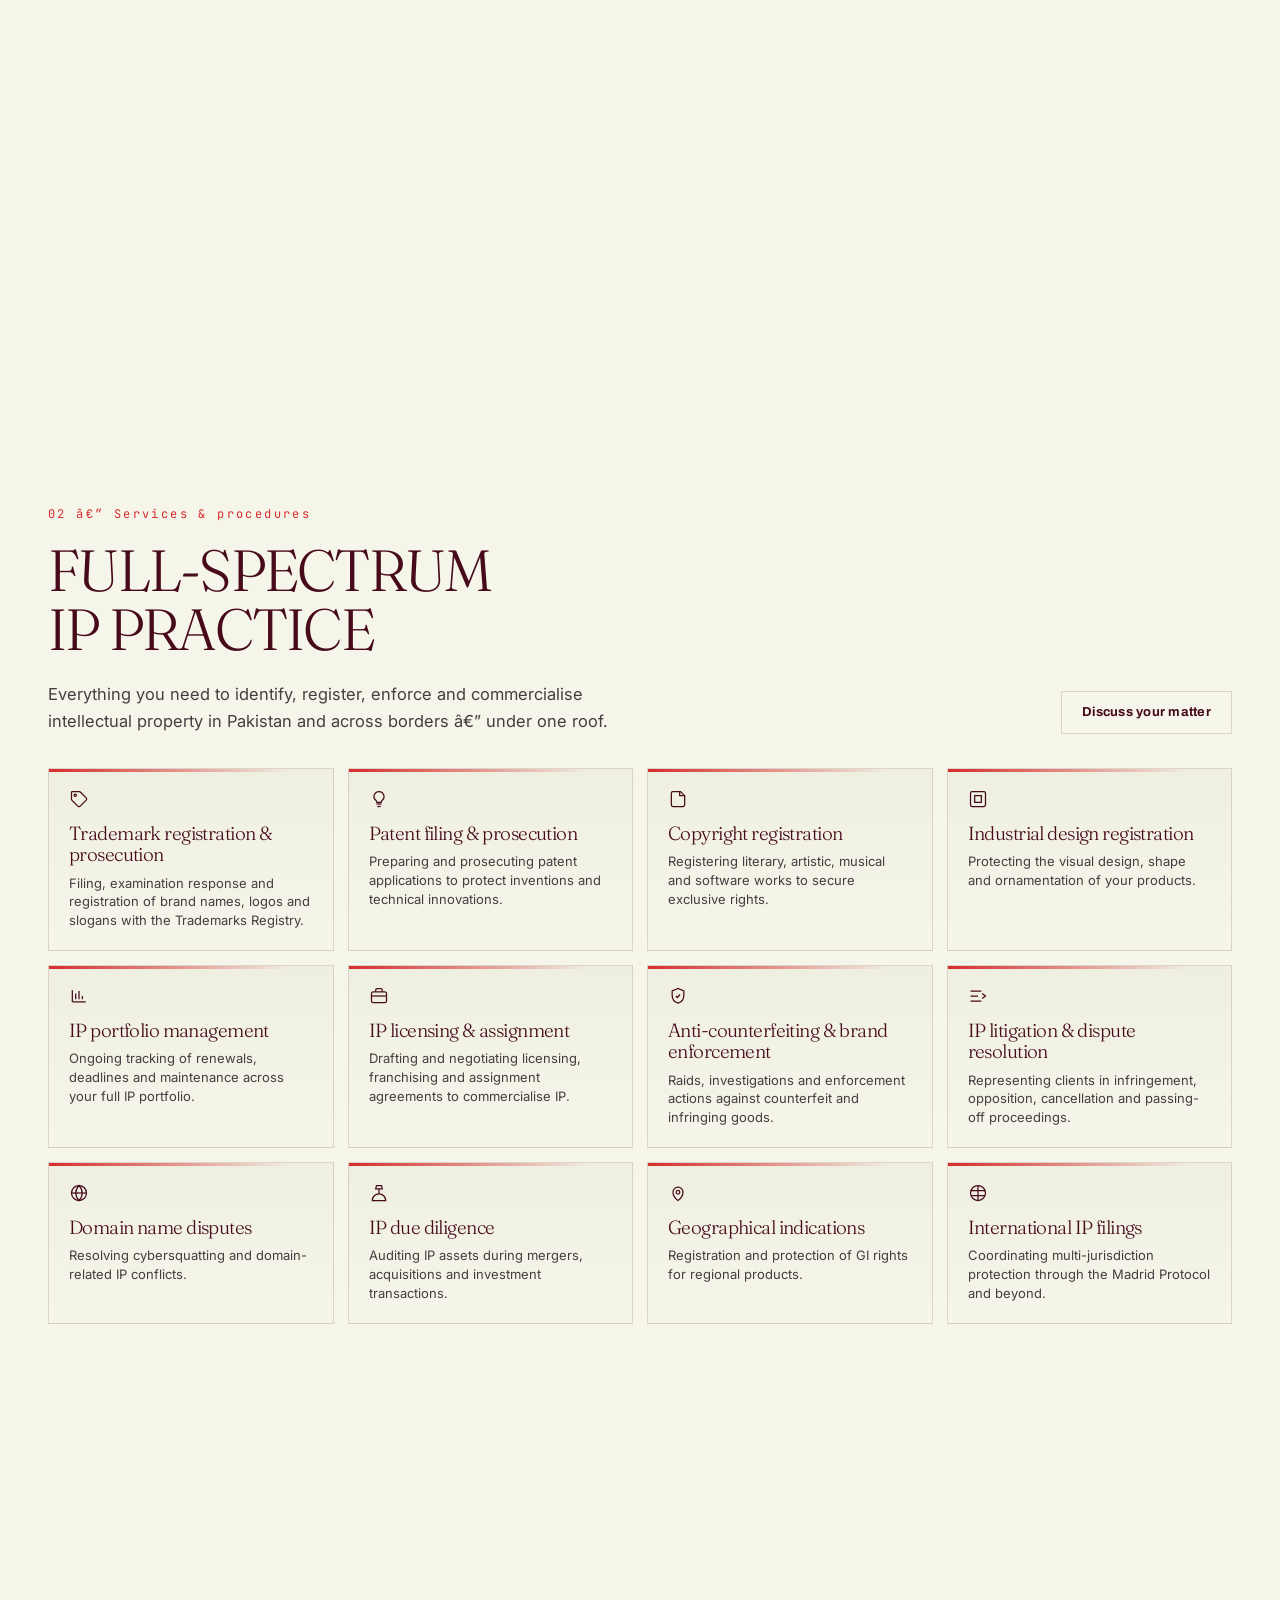
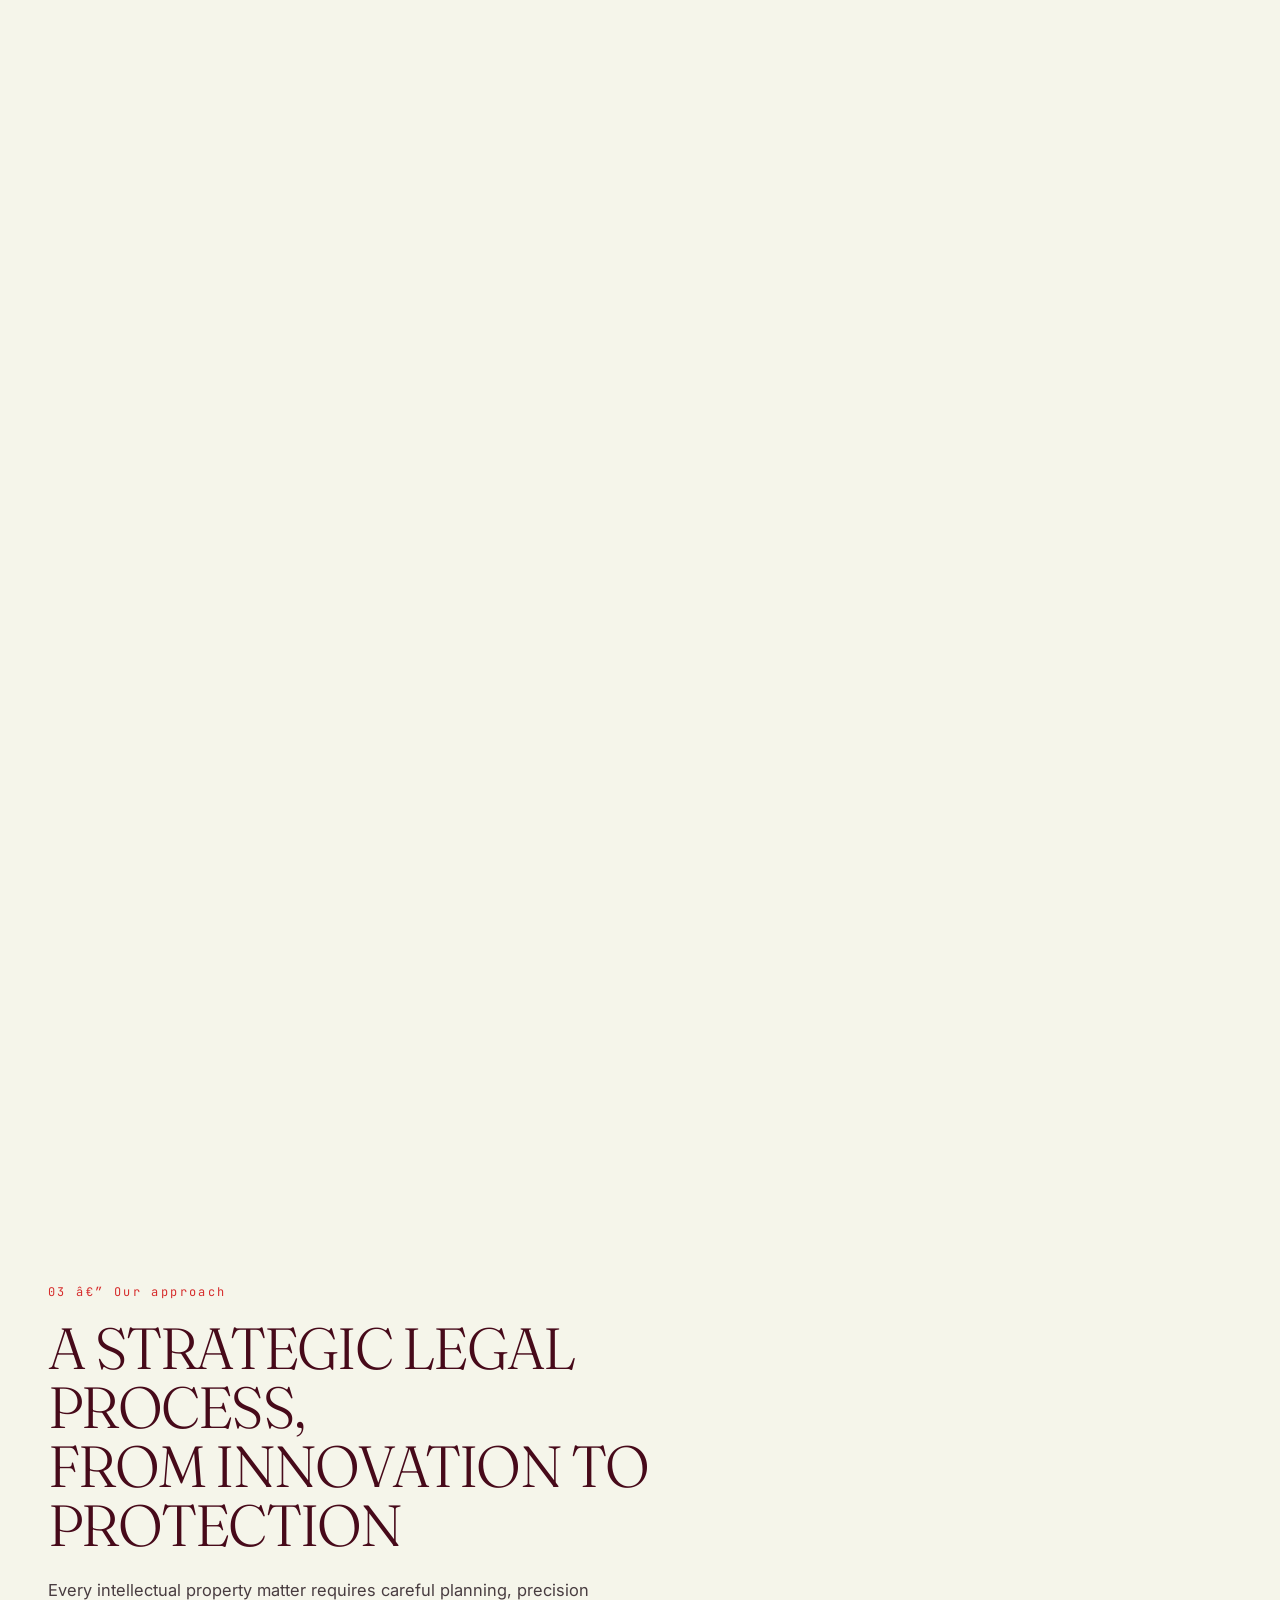
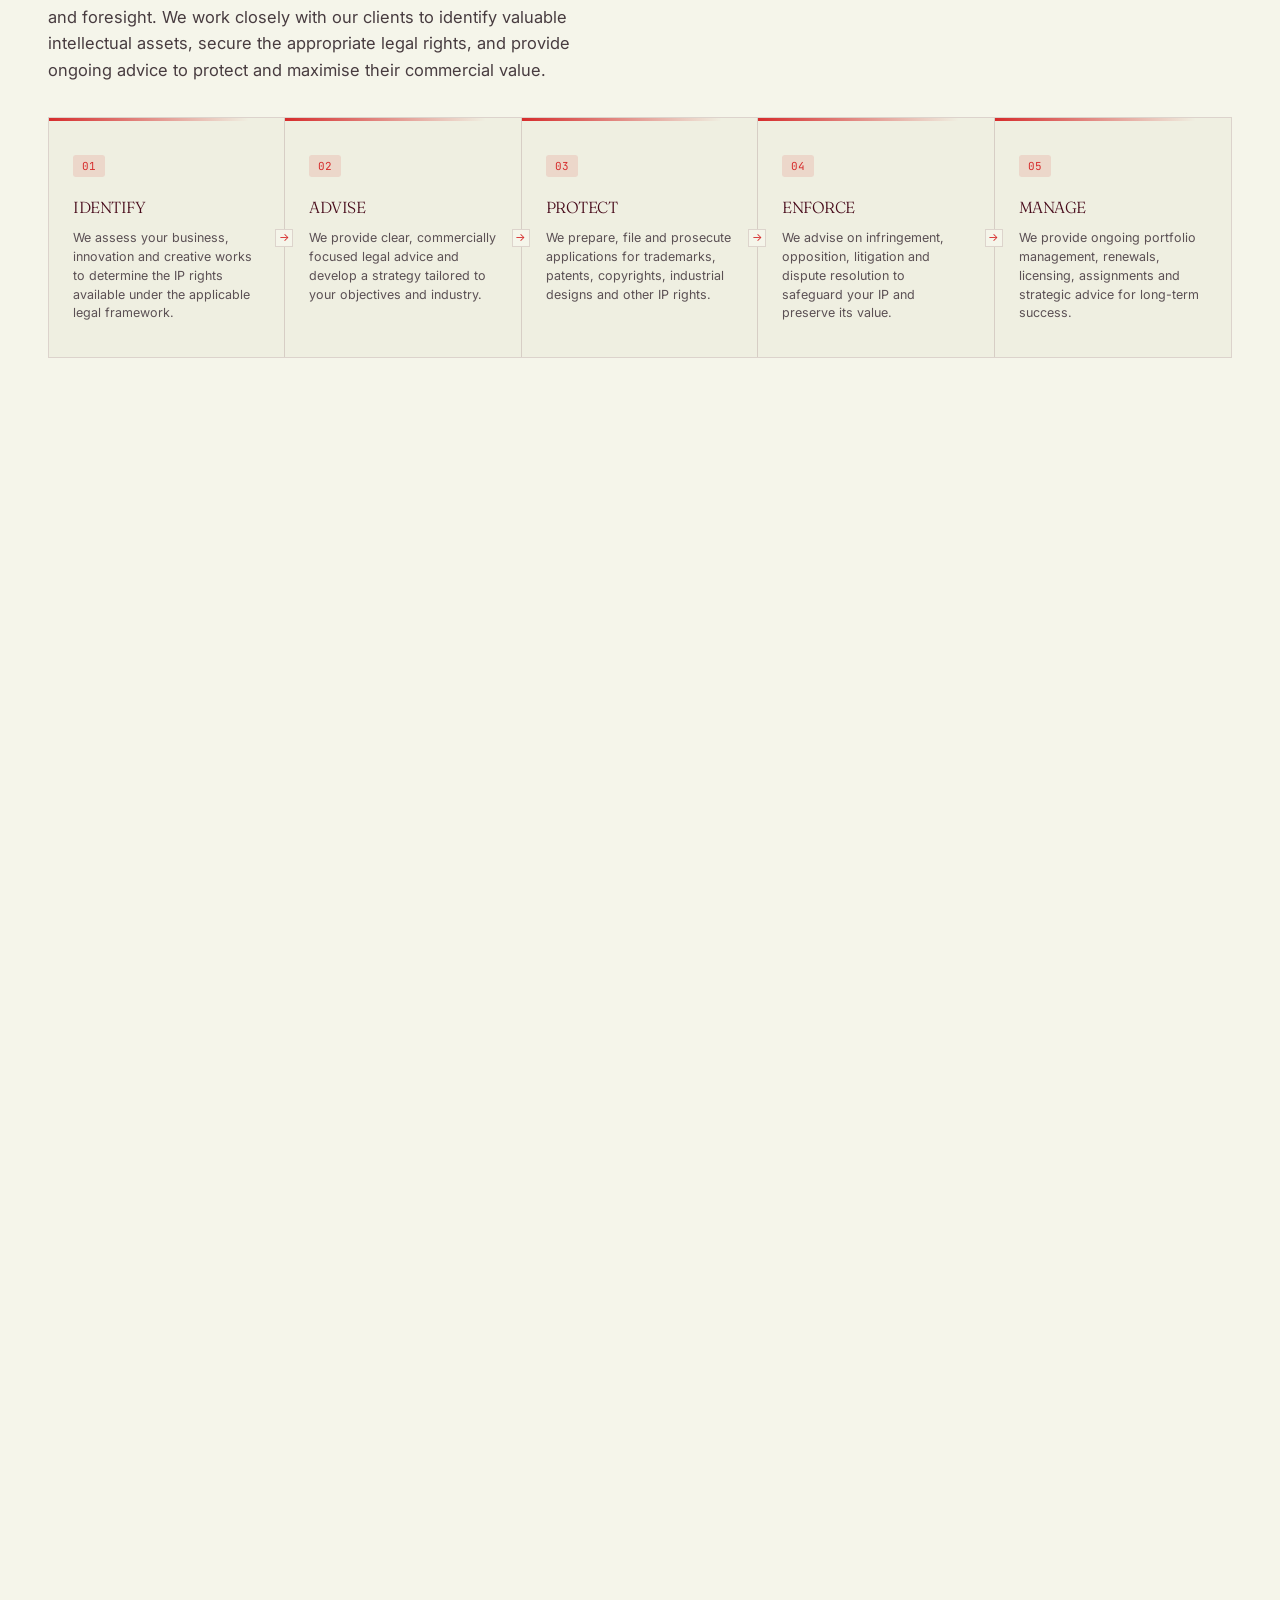
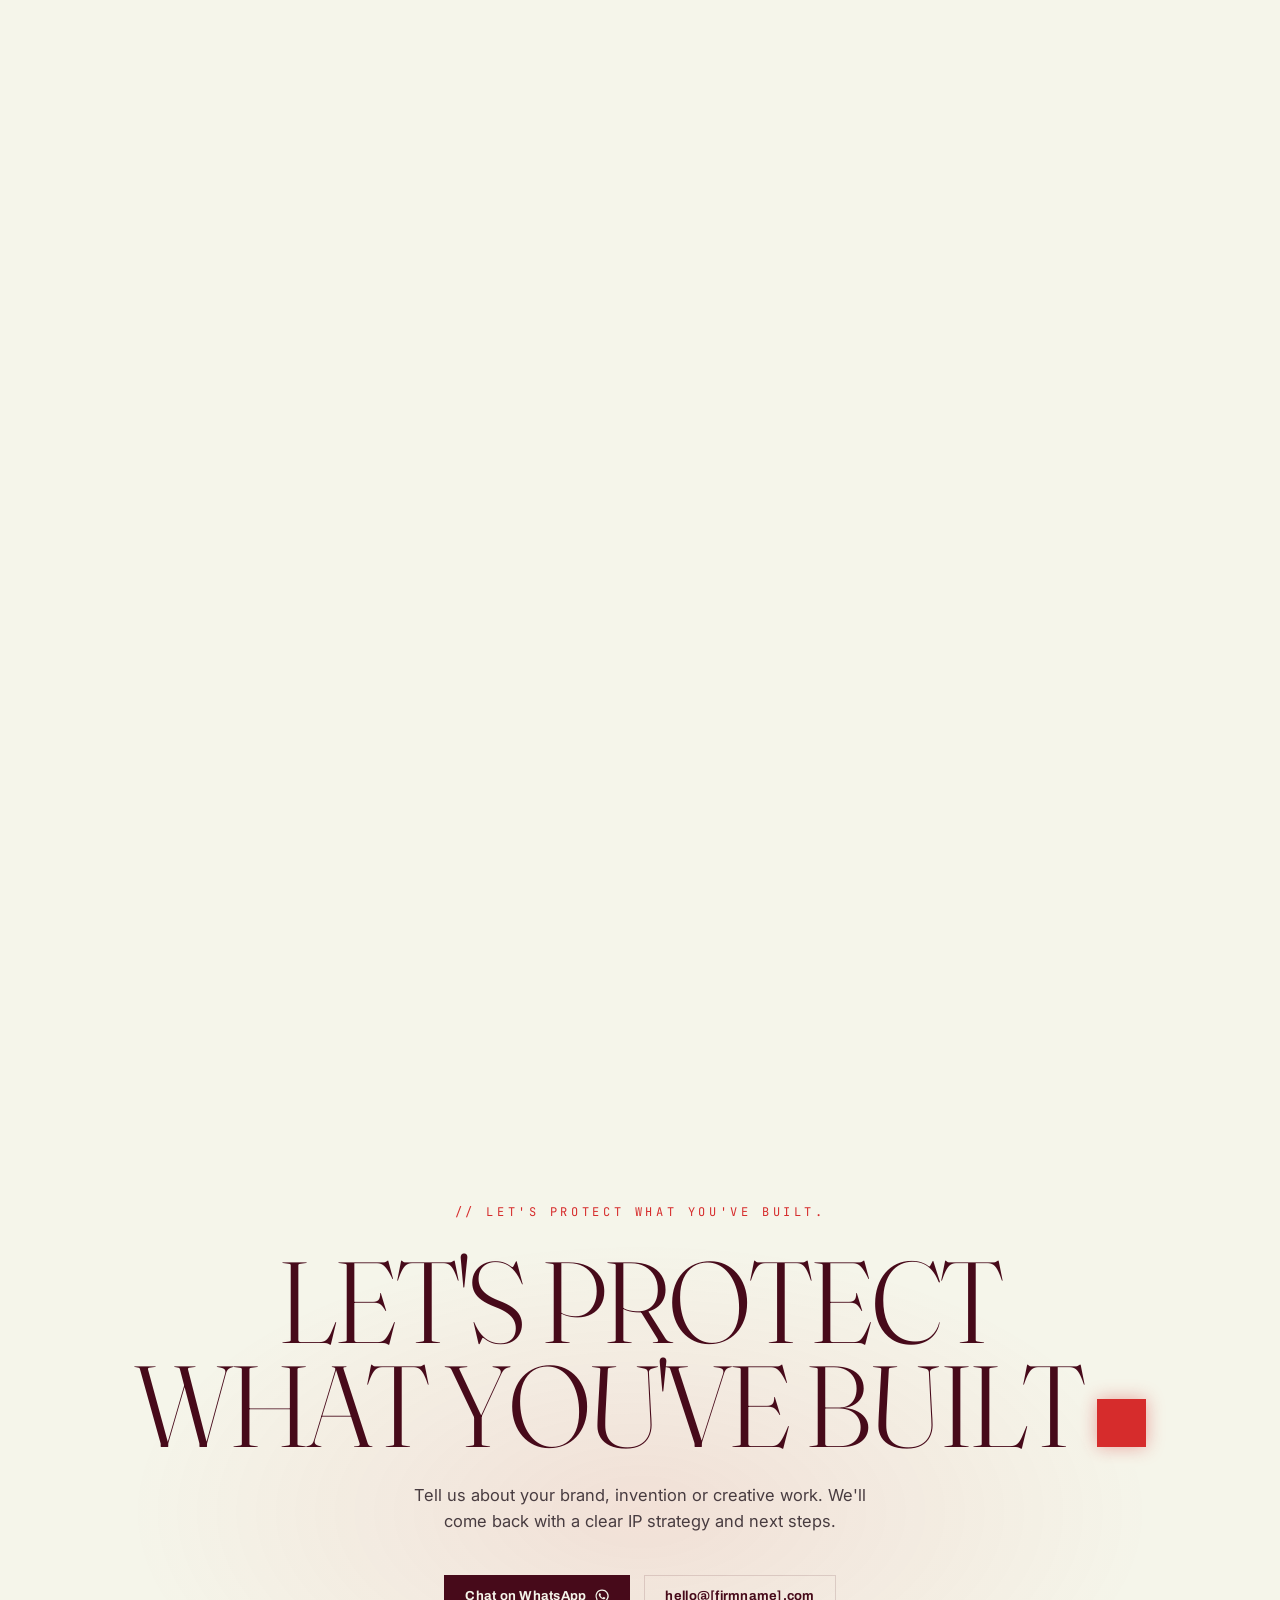
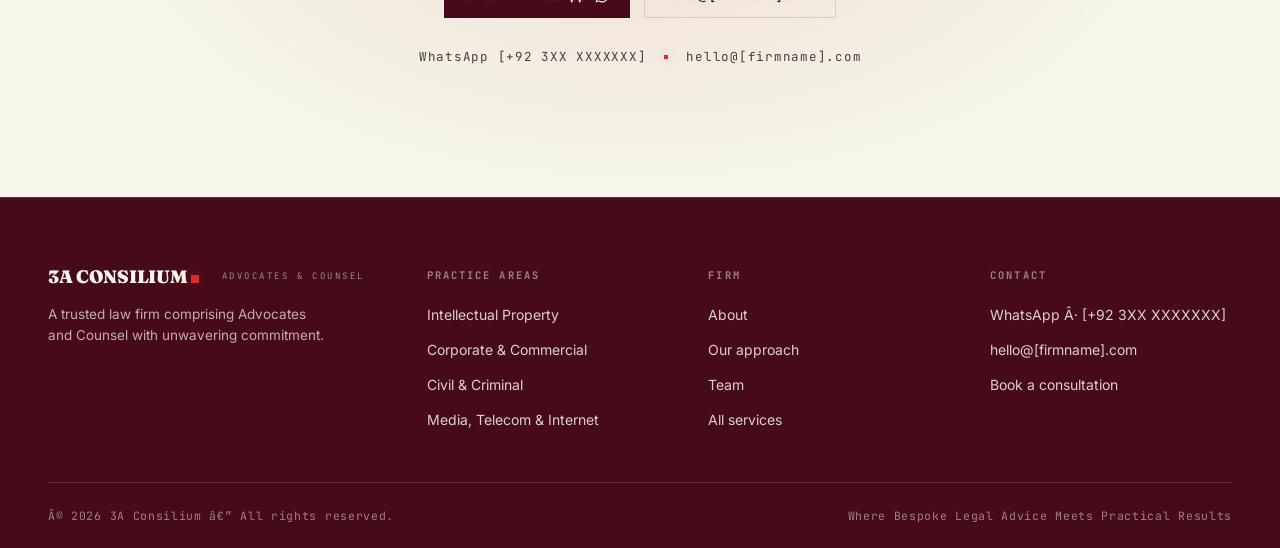
==== commit 277309f2: "Rebrand to 3A Consilium and update hero/footer copy - Firm name placeholder replaced with 3A Consili" ====
--- a/intellectual-property.html
+++ b/intellectual-property.html
@@ -3,9 +3,9 @@
 <head>
 <meta charset="UTF-8">
 <meta name="viewport" content="width=device-width, initial-scale=1.0">
-<title>Intellectual Property â€” [FIRM NAME]</title>
+<title>Intellectual Property â€” 3A Consilium</title>
 <meta name="description" content="Trademarks, patents, copyrights, industrial designs, licensing and enforcement. We turn innovation into protected intellectual property â€” securing ownership, deterring infringement and unlocking commercial value.">
-<link rel="icon" type="image/svg+xml" href="data:image/svg+xml,%3Csvg xmlns='http://www.w3.org/2000/svg' viewBox='0 0 32 32'%3E%3Crect width='32' height='32' rx='4' fill='%23f5f5ea'/%3E%3Ctext x='16' y='23' text-anchor='middle' font-family='Arial,sans-serif' font-weight='900' font-size='15' fill='%23470a1a'%3EFN%3C/text%3E%3Crect x='25' y='20' width='3.5' height='3.5' fill='%23d62c2c'/%3E%3C/svg%3E">
+<link rel="icon" type="image/svg+xml" href="data:image/svg+xml,%3Csvg xmlns='http://www.w3.org/2000/svg' viewBox='0 0 32 32'%3E%3Crect width='32' height='32' rx='4' fill='%23f5f5ea'/%3E%3Ctext x='16' y='23' text-anchor='middle' font-family='Arial,sans-serif' font-weight='900' font-size='15' fill='%23470a1a'%3E3A%3C/text%3E%3Crect x='25' y='20' width='3.5' height='3.5' fill='%23d62c2c'/%3E%3C/svg%3E">
 <link rel="preconnect" href="https://fonts.googleapis.com">
 <link rel="preconnect" href="https://fonts.gstatic.com" crossorigin>
 <link href="https://fonts.googleapis.com/css2?family=Archivo:wght@400;600;700;800;900&family=Archivo+Expanded:wght@700;800;900&family=Fraunces:opsz,wght@9..144,300;9..144,400;9..144,500;9..144,600;9..144,700;9..144,800;9..144,900&family=Inter:wght@400;500;600&family=JetBrains+Mono:wght@400;500;700&display=swap" rel="stylesheet">
@@ -20,8 +20,8 @@
 <header id="hdr">
   <div class="wrap nav">
     <a class="brand" href="index.html">
-      <span class="brand-name">[FIRM&nbsp;NAME]<span class="sq"></span></span>
-      <span class="tag">Attorneys at Law</span>
+      <span class="brand-name">3A&nbsp;Consilium<span class="sq"></span></span>
+      <span class="tag">Advocates &amp; Counsel</span>
     </a>
     <nav class="navlinks">
       <a href="index.html">Home</a>
@@ -78,9 +78,9 @@
       <a href="#approach" class="btn ghost">See our approach</a>
     </div>
     <div class="hero-strip perim" data-reveal data-d="4">
-      <div class="cell"><div class="k">24/7</div><div class="l">Confidential support</div></div>
+      <div class="cell"><div class="k">Round-the-clock</div><div class="l">Legal Support</div></div>
       <div class="cell"><div class="k" data-count="100" data-suf="%">0%</div><div class="l">Client commitment</div></div>
-      <div class="cell"><div class="k">End-to-End</div><div class="l">IP solutions</div></div>
+      <div class="cell"><div class="k">Legal Representation</div><div class="l">Minimum and Effective Litigation</div></div>
       <div class="cell"><div class="k">Pakistan &amp; Beyond</div><div class="l">Strategic protection</div></div>
     </div>
   </div>
@@ -238,10 +238,8 @@
   <div class="wrap">
     <div class="foot">
       <div>
-        <div class="brand"><span class="brand-name">[FIRM&nbsp;NAME]<span class="sq"></span></span></div>
-        <p>An internationally recognized full-service Pakistani law firm covering commercial, corporate,
-          civil, criminal, family and service laws â€” with particular specialization in Intellectual
-          Property, Media, Telecom and Internet laws.</p>
+        <div class="brand"><span class="brand-name">3A&nbsp;Consilium<span class="sq"></span></span><span class="tag">Advocates &amp; Counsel</span></div>
+        <p>A trusted law firm comprising Advocates and Counsel with unwavering commitment.</p>
       </div>
       <div><h6>Practice areas</h6><ul>
         <li><a href="intellectual-property.html">Intellectual Property</a></li>
@@ -262,8 +260,8 @@
       </ul></div>
     </div>
     <div class="foot-bar">
-      <span>Â© 2026 [FIRM NAME] â€” All rights reserved.</span>
-      <span>Intellectual Property Â· Corporate Â· Litigation Â· Advisory</span>
+      <span>Â© 2026 3A Consilium â€” All rights reserved.</span>
+      <span>Where Bespoke Legal Advice Meets Practical Results</span>
     </div>
   </div>
 </footer>
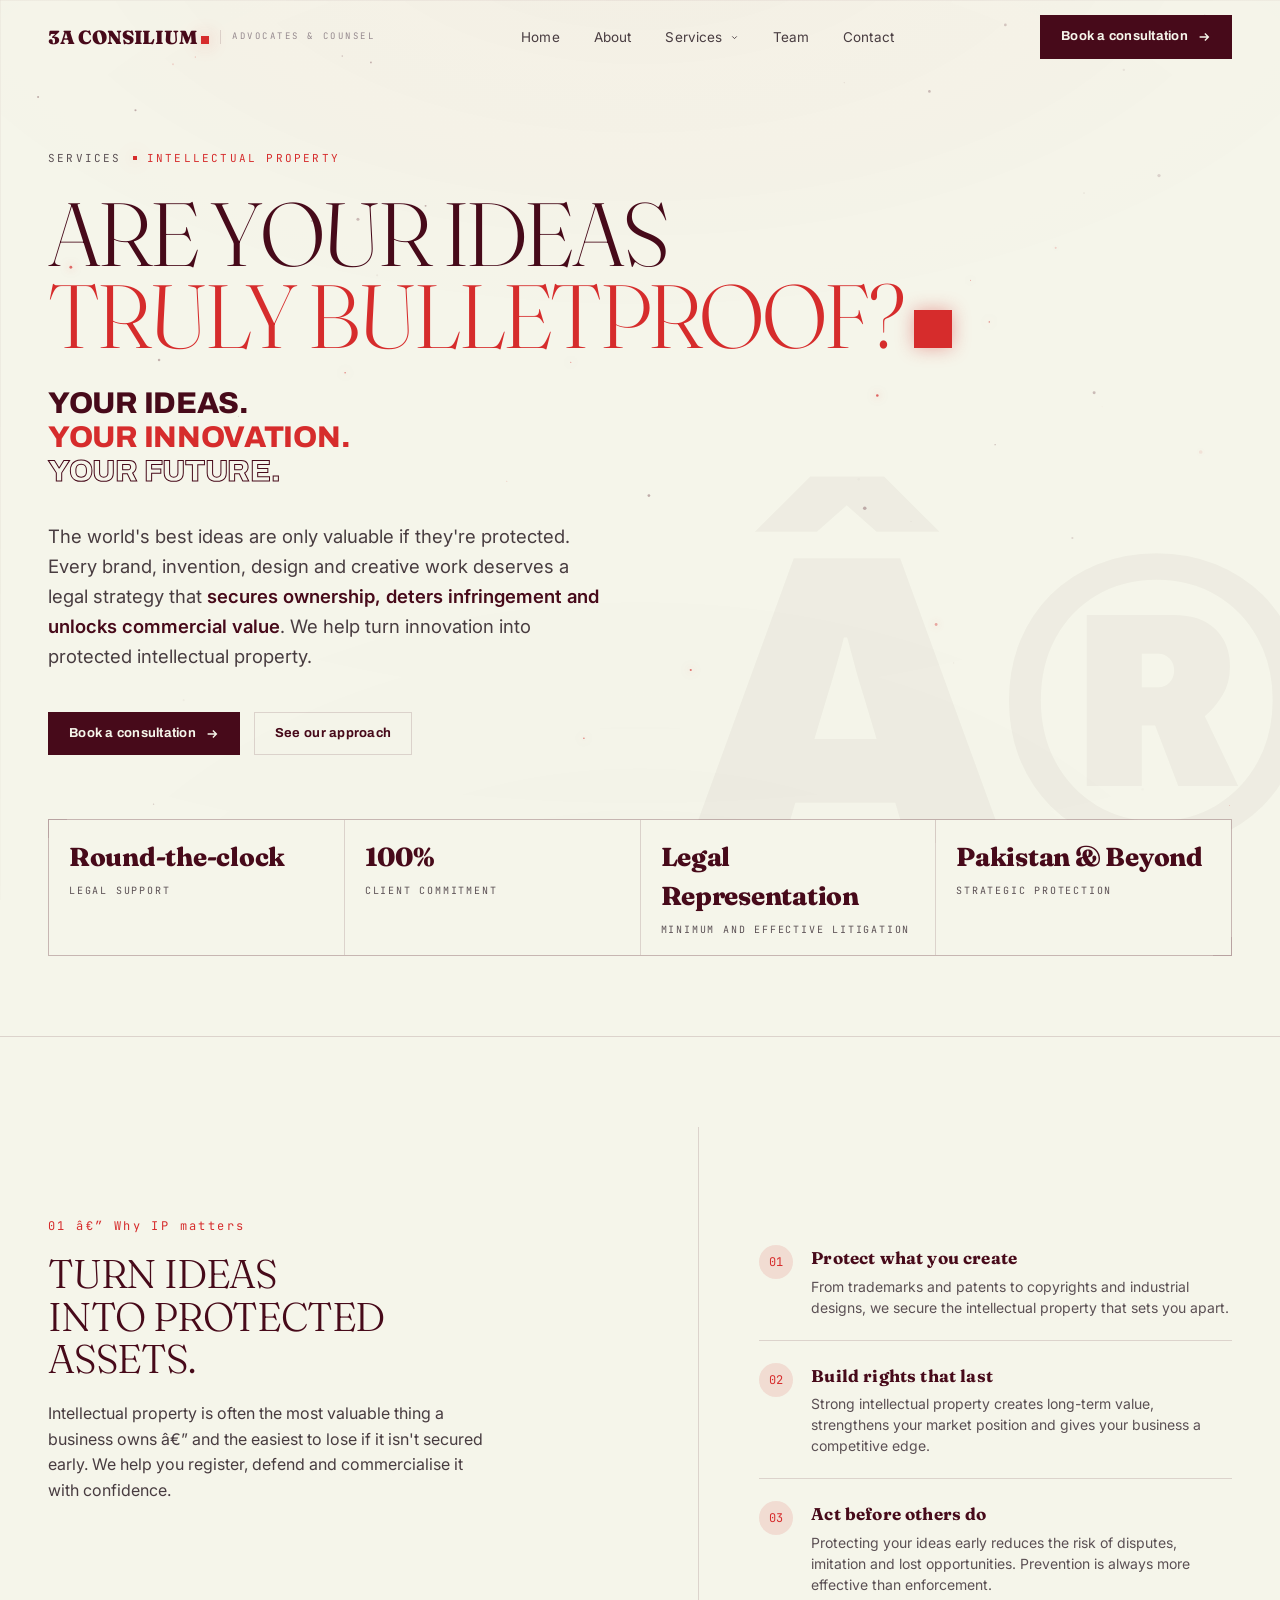
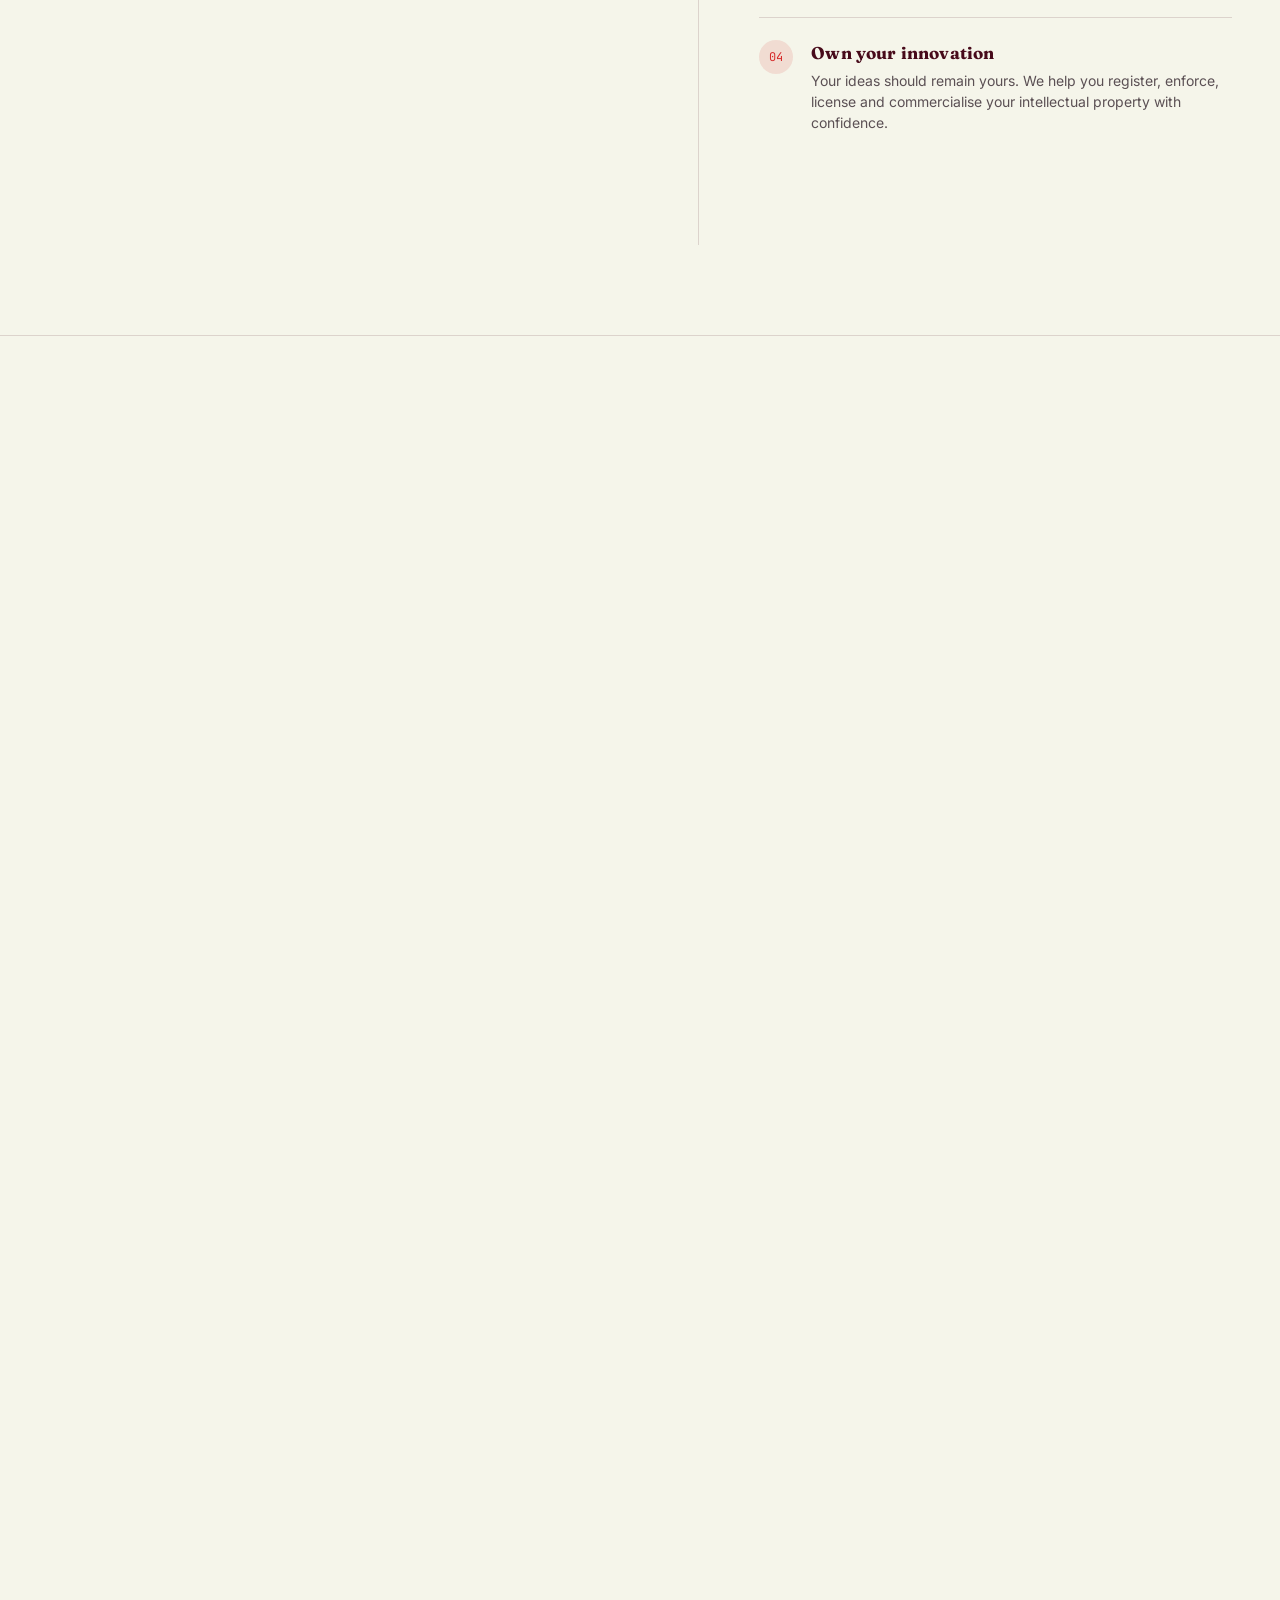
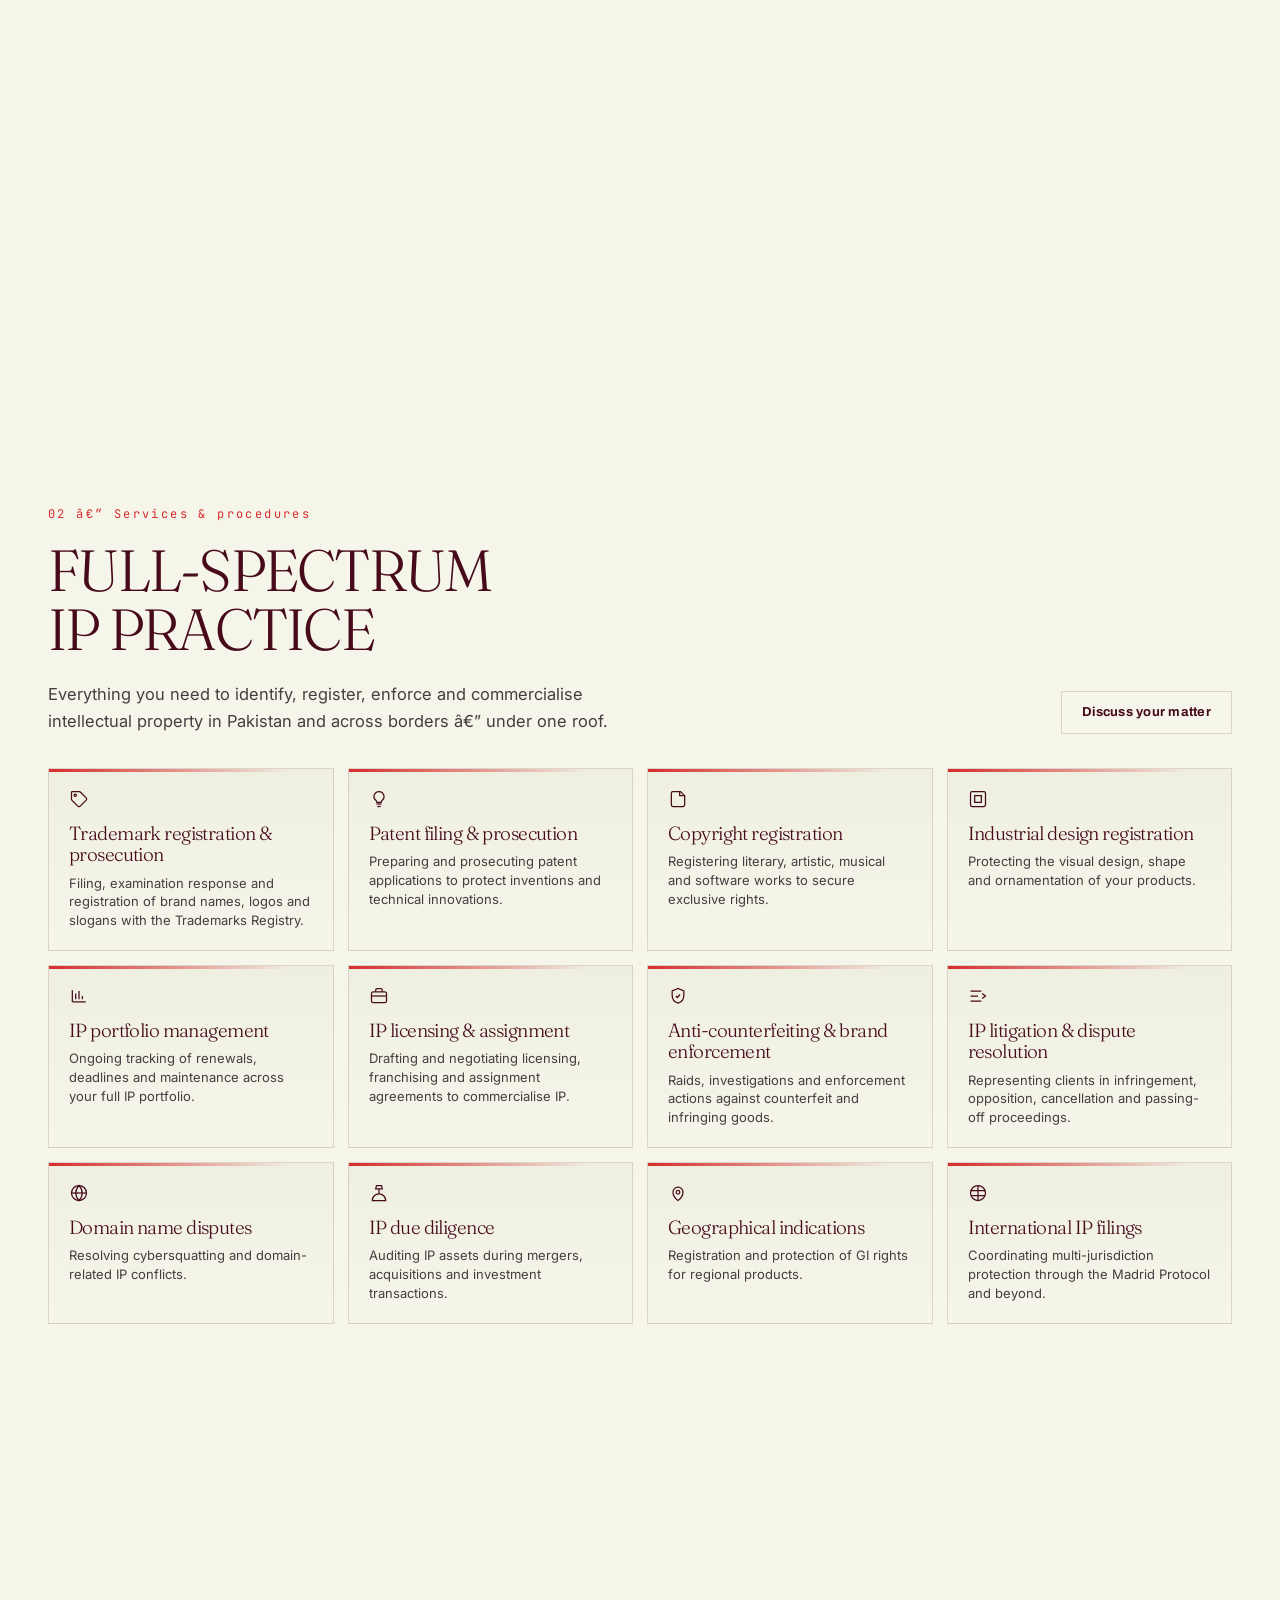
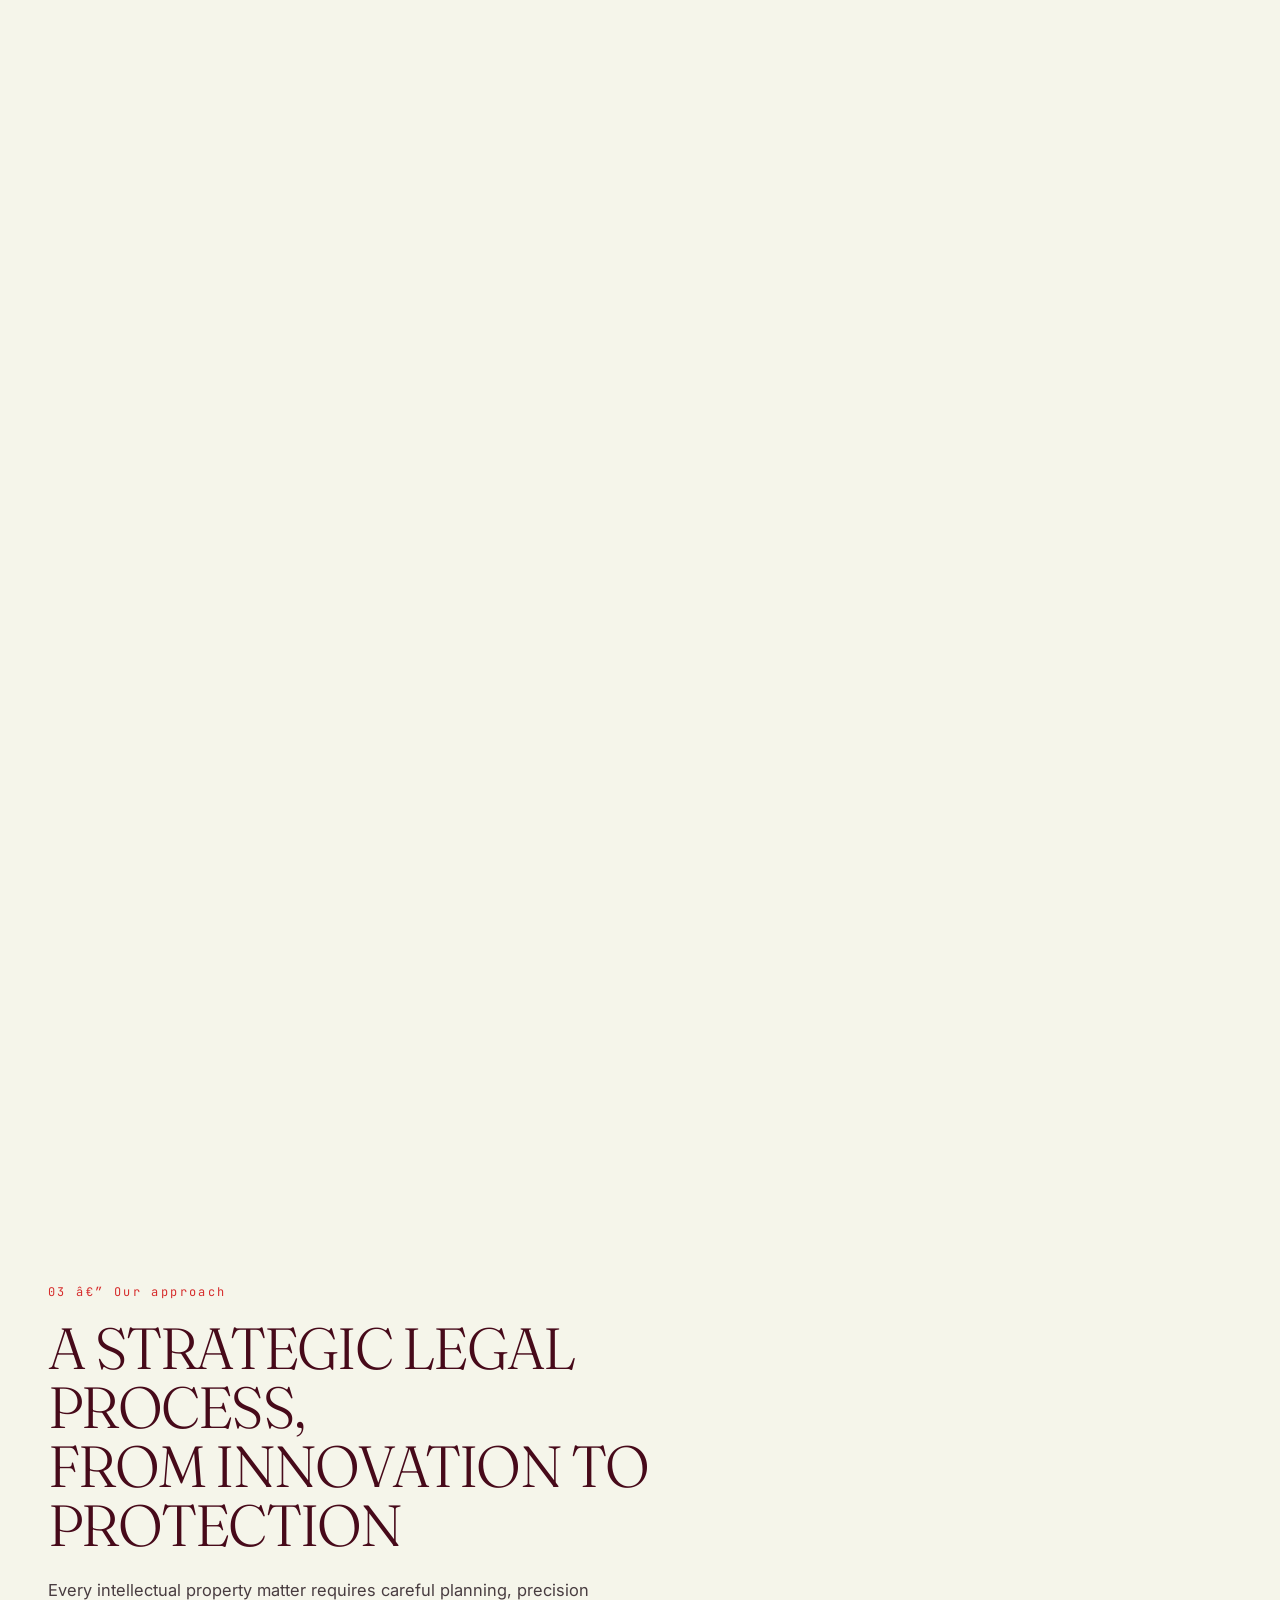
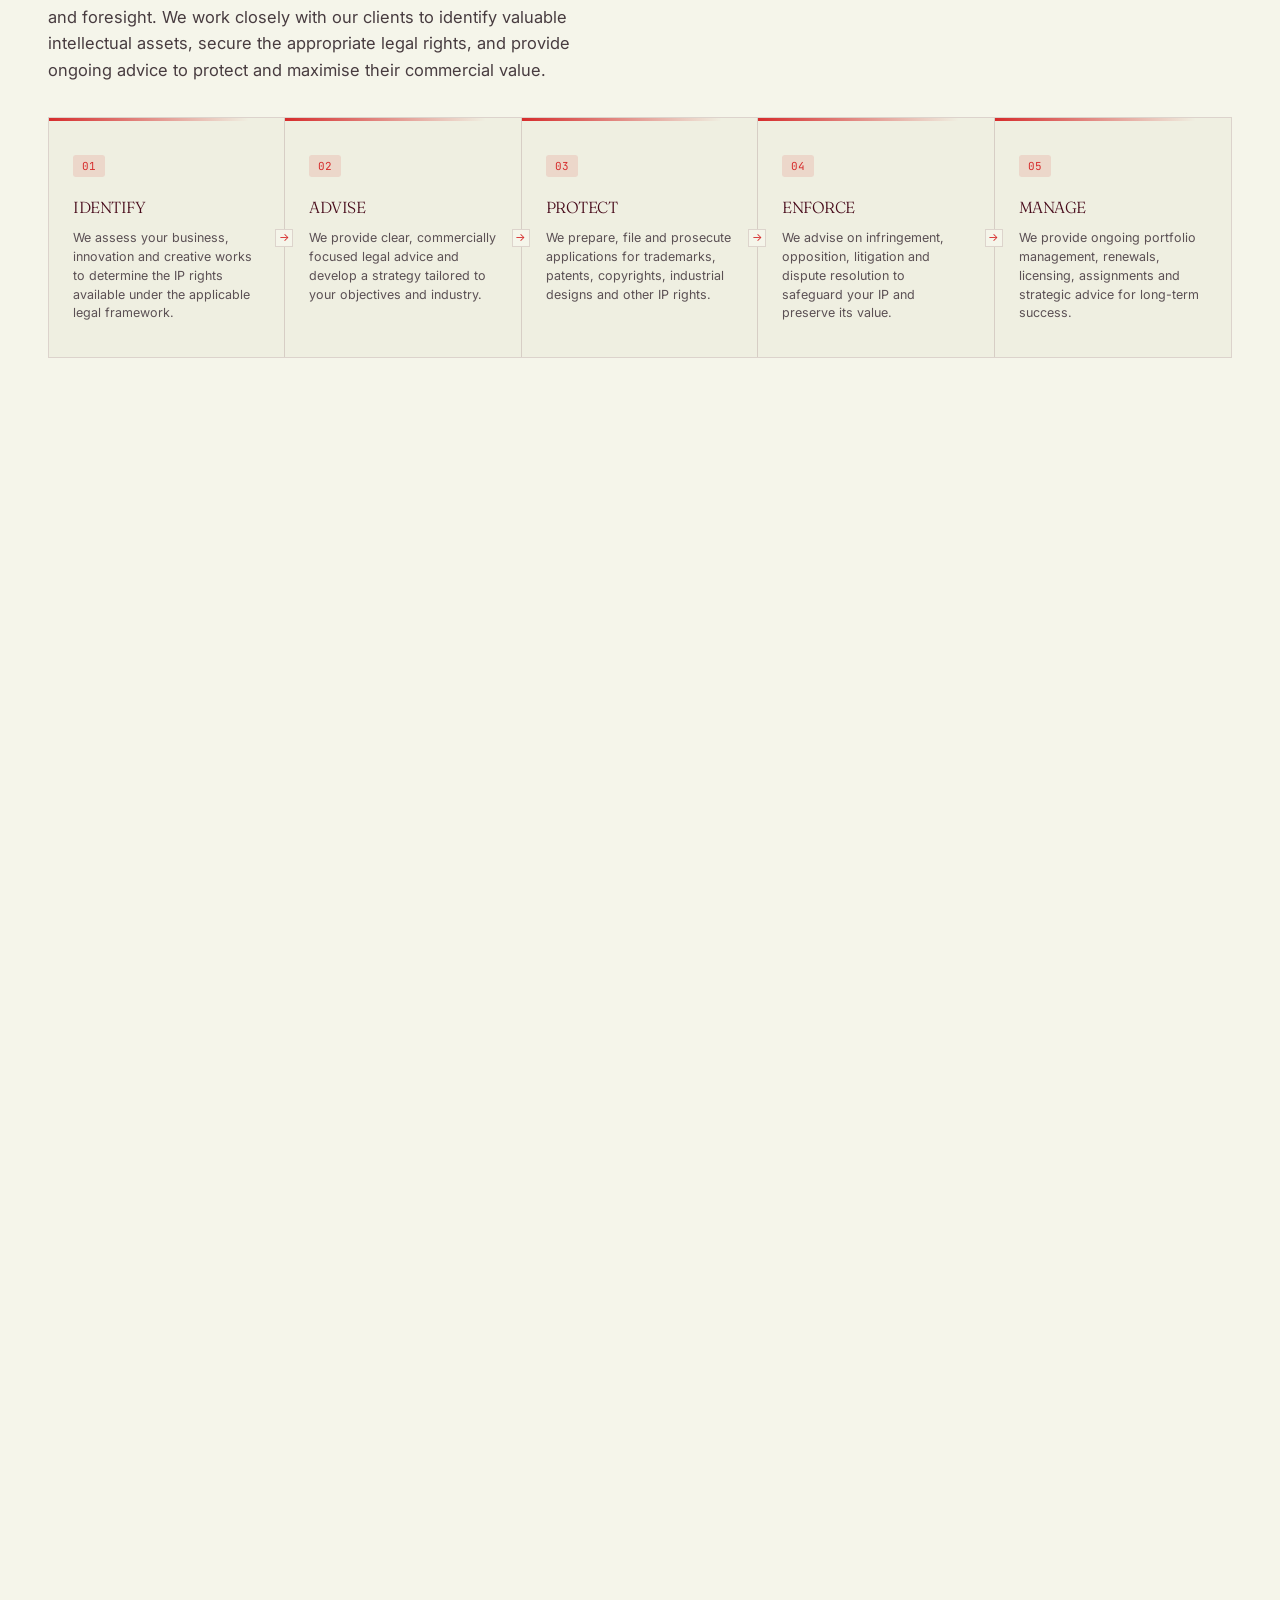
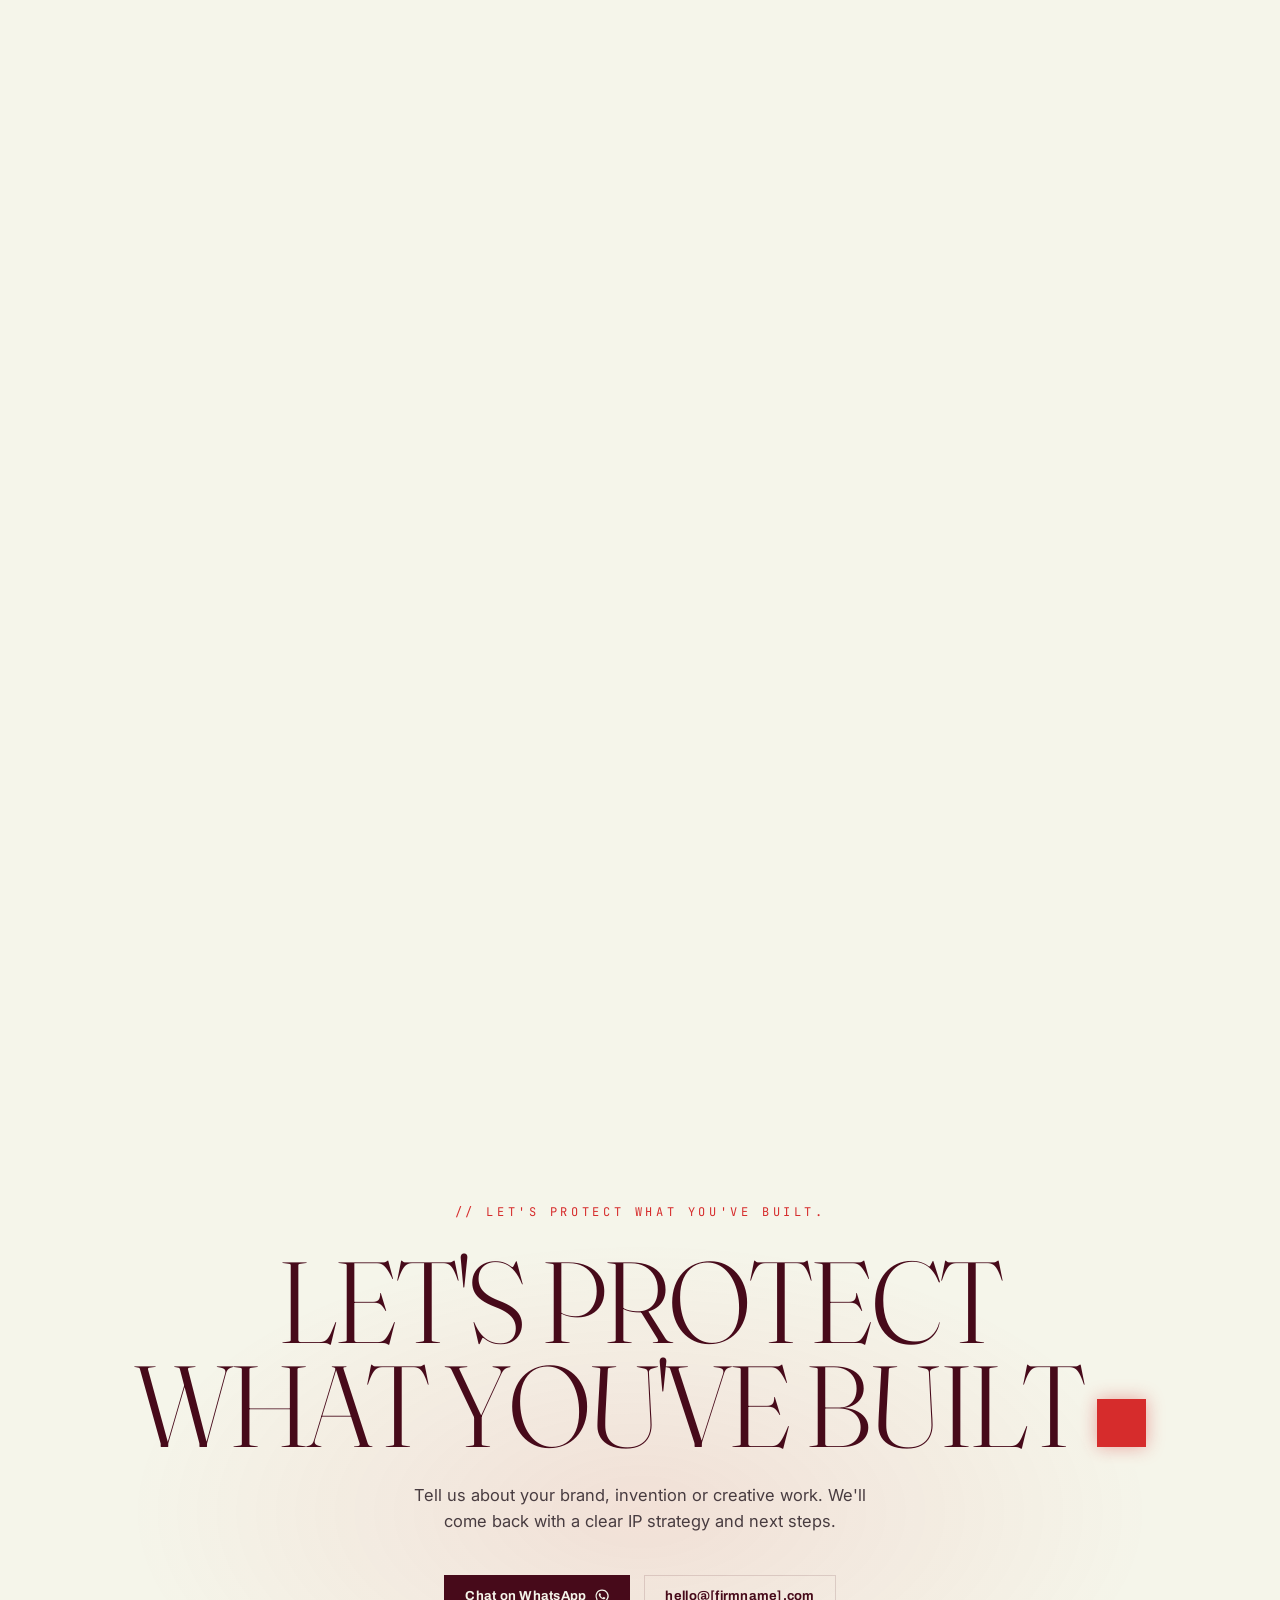
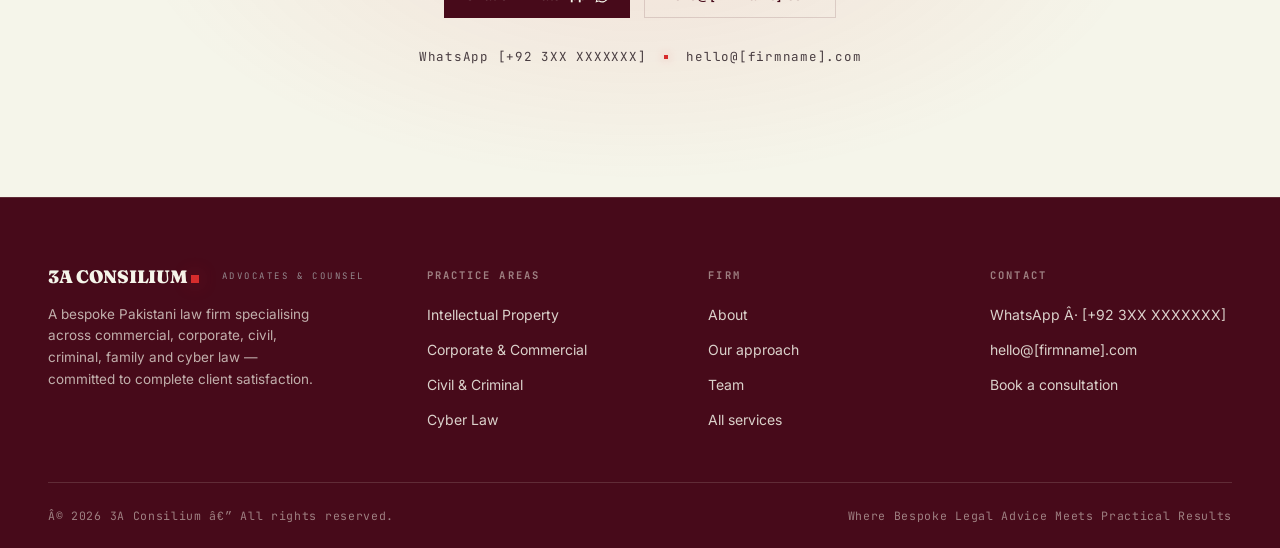
==== commit ddde1c53: "Reposition messaging around resolution-led, cyber law-inclusive practice - Homepage: new hero copy a" ====
--- a/intellectual-property.html
+++ b/intellectual-property.html
@@ -37,7 +37,7 @@
           <div class="soon"><span class="nm">Criminal Law</span><span class="tag-soon">Soon</span></div>
           <div class="soon"><span class="nm">Family Law</span><span class="tag-soon">Soon</span></div>
           <div class="soon"><span class="nm">Service Law</span><span class="tag-soon">Soon</span></div>
-          <div class="soon"><span class="nm">Media, Telecom &amp; Internet Law</span><span class="tag-soon">Soon</span></div>
+          <div class="soon"><span class="nm">Cyber Law</span><span class="tag-soon">Soon</span></div>
         </div>
       </span>
       <a href="index.html#team">Team</a>
@@ -239,13 +239,14 @@
     <div class="foot">
       <div>
         <div class="brand"><span class="brand-name">3A&nbsp;Consilium<span class="sq"></span></span><span class="tag">Advocates &amp; Counsel</span></div>
-        <p>A trusted law firm comprising Advocates and Counsel with unwavering commitment.</p>
+        <p>A bespoke Pakistani law firm specialising across commercial, corporate, civil, criminal, family and
+          cyber law — committed to complete client satisfaction.</p>
       </div>
       <div><h6>Practice areas</h6><ul>
         <li><a href="intellectual-property.html">Intellectual Property</a></li>
         <li><a href="services.html">Corporate &amp; Commercial</a></li>
         <li><a href="services.html">Civil &amp; Criminal</a></li>
-        <li><a href="services.html">Media, Telecom &amp; Internet</a></li>
+        <li><a href="services.html">Cyber Law</a></li>
       </ul></div>
       <div><h6>Firm</h6><ul>
         <li><a href="index.html#about">About</a></li>
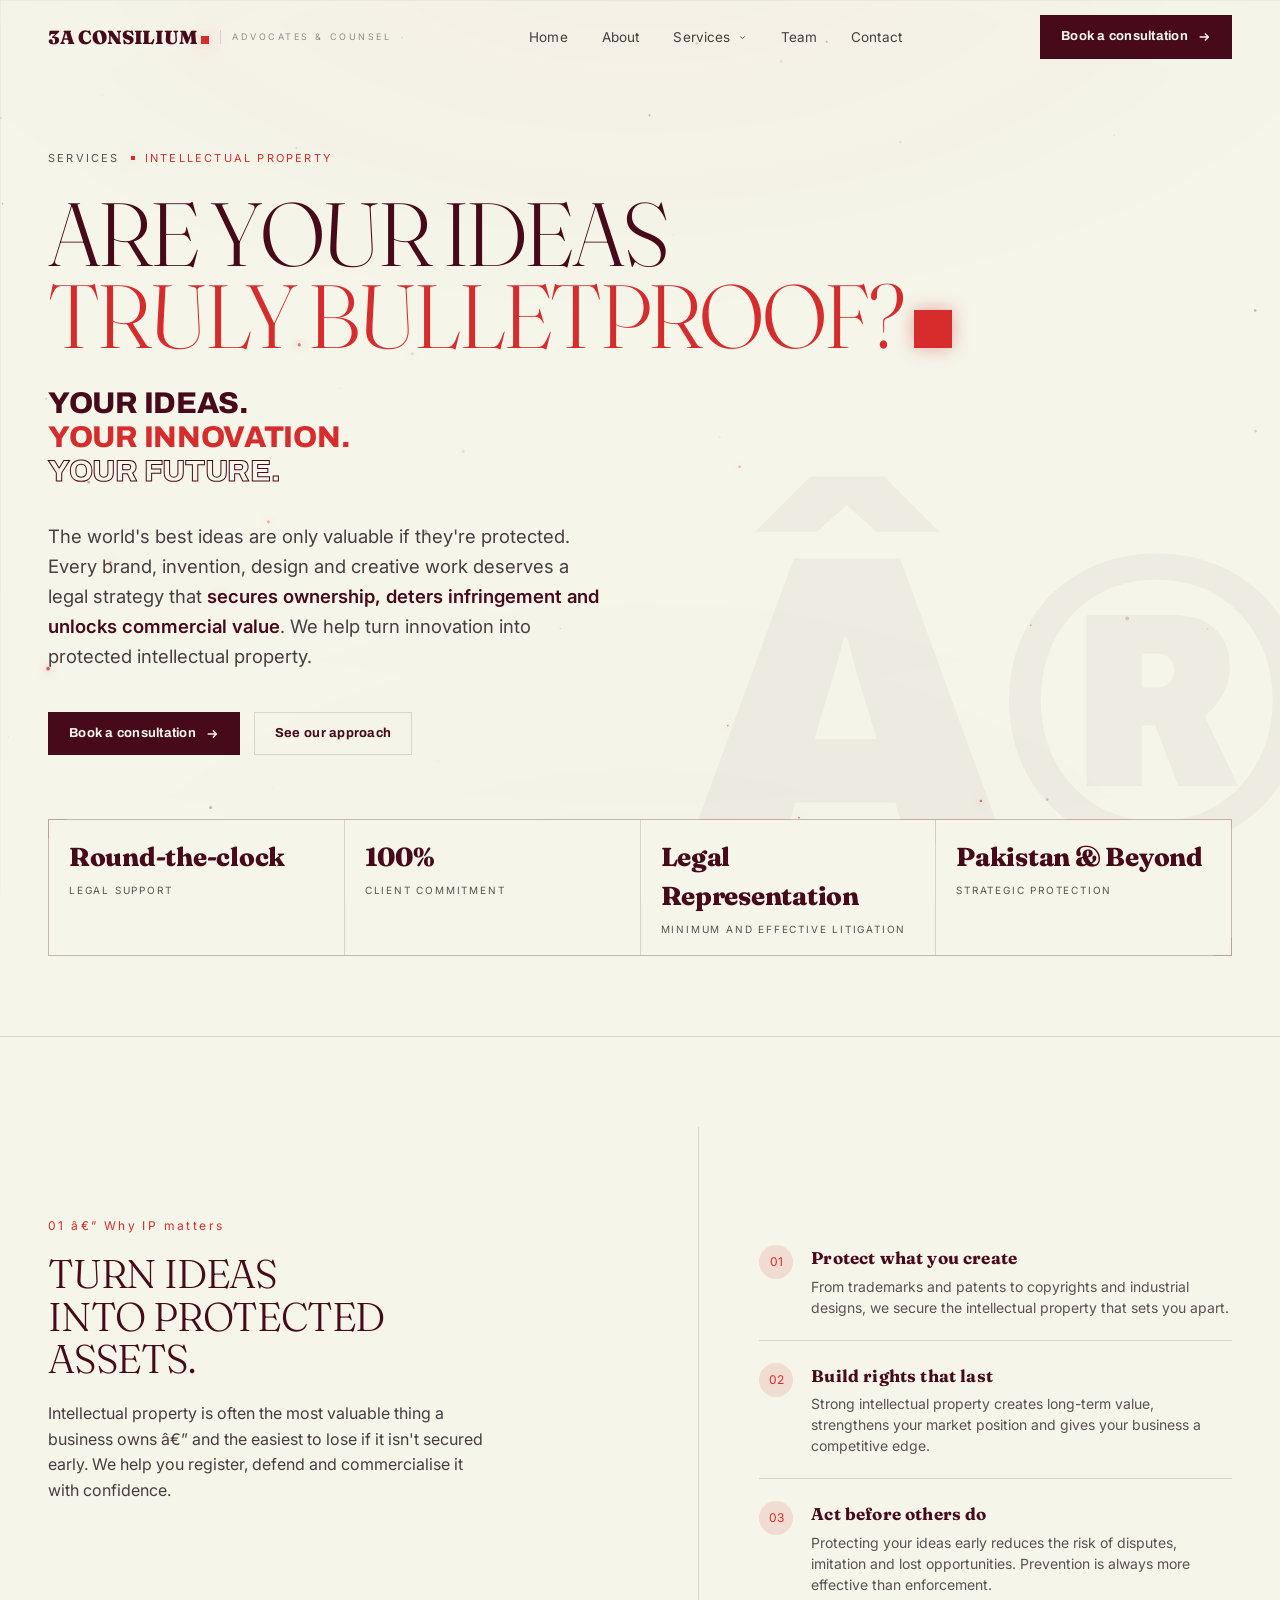
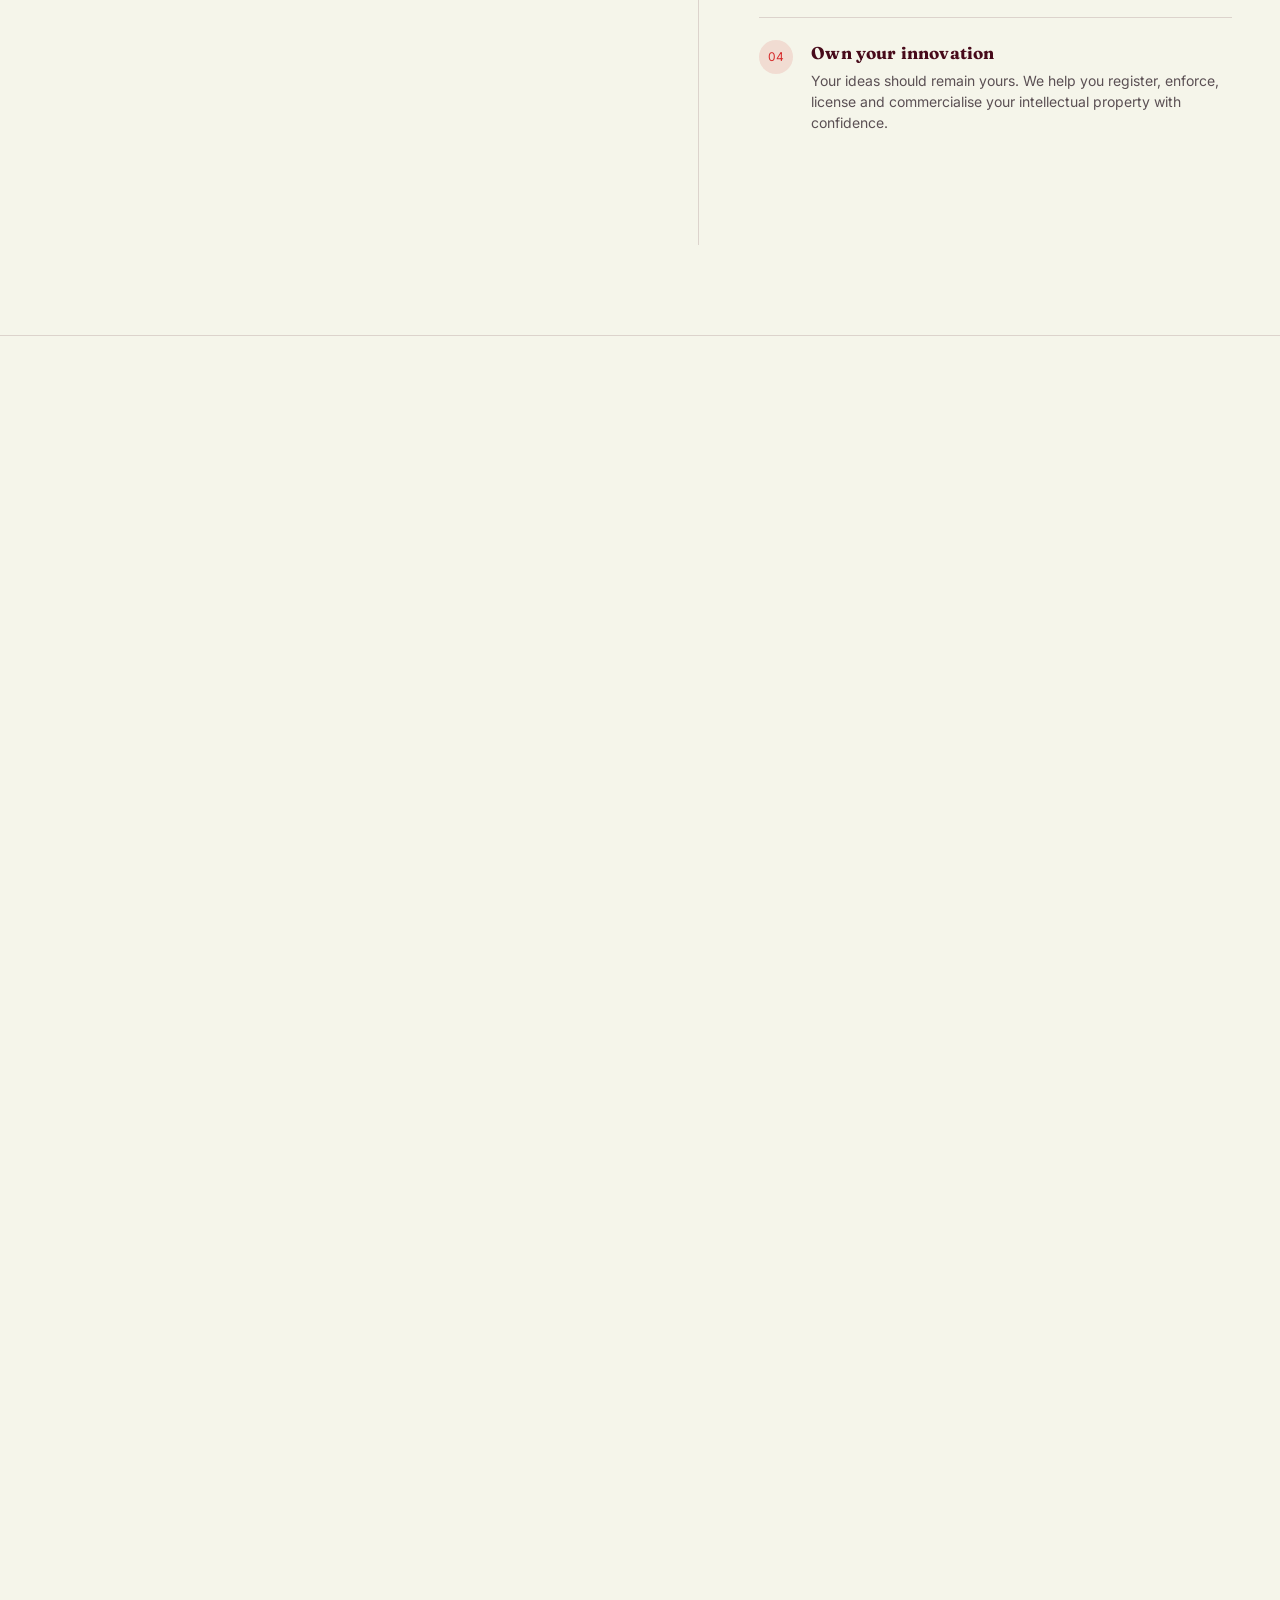
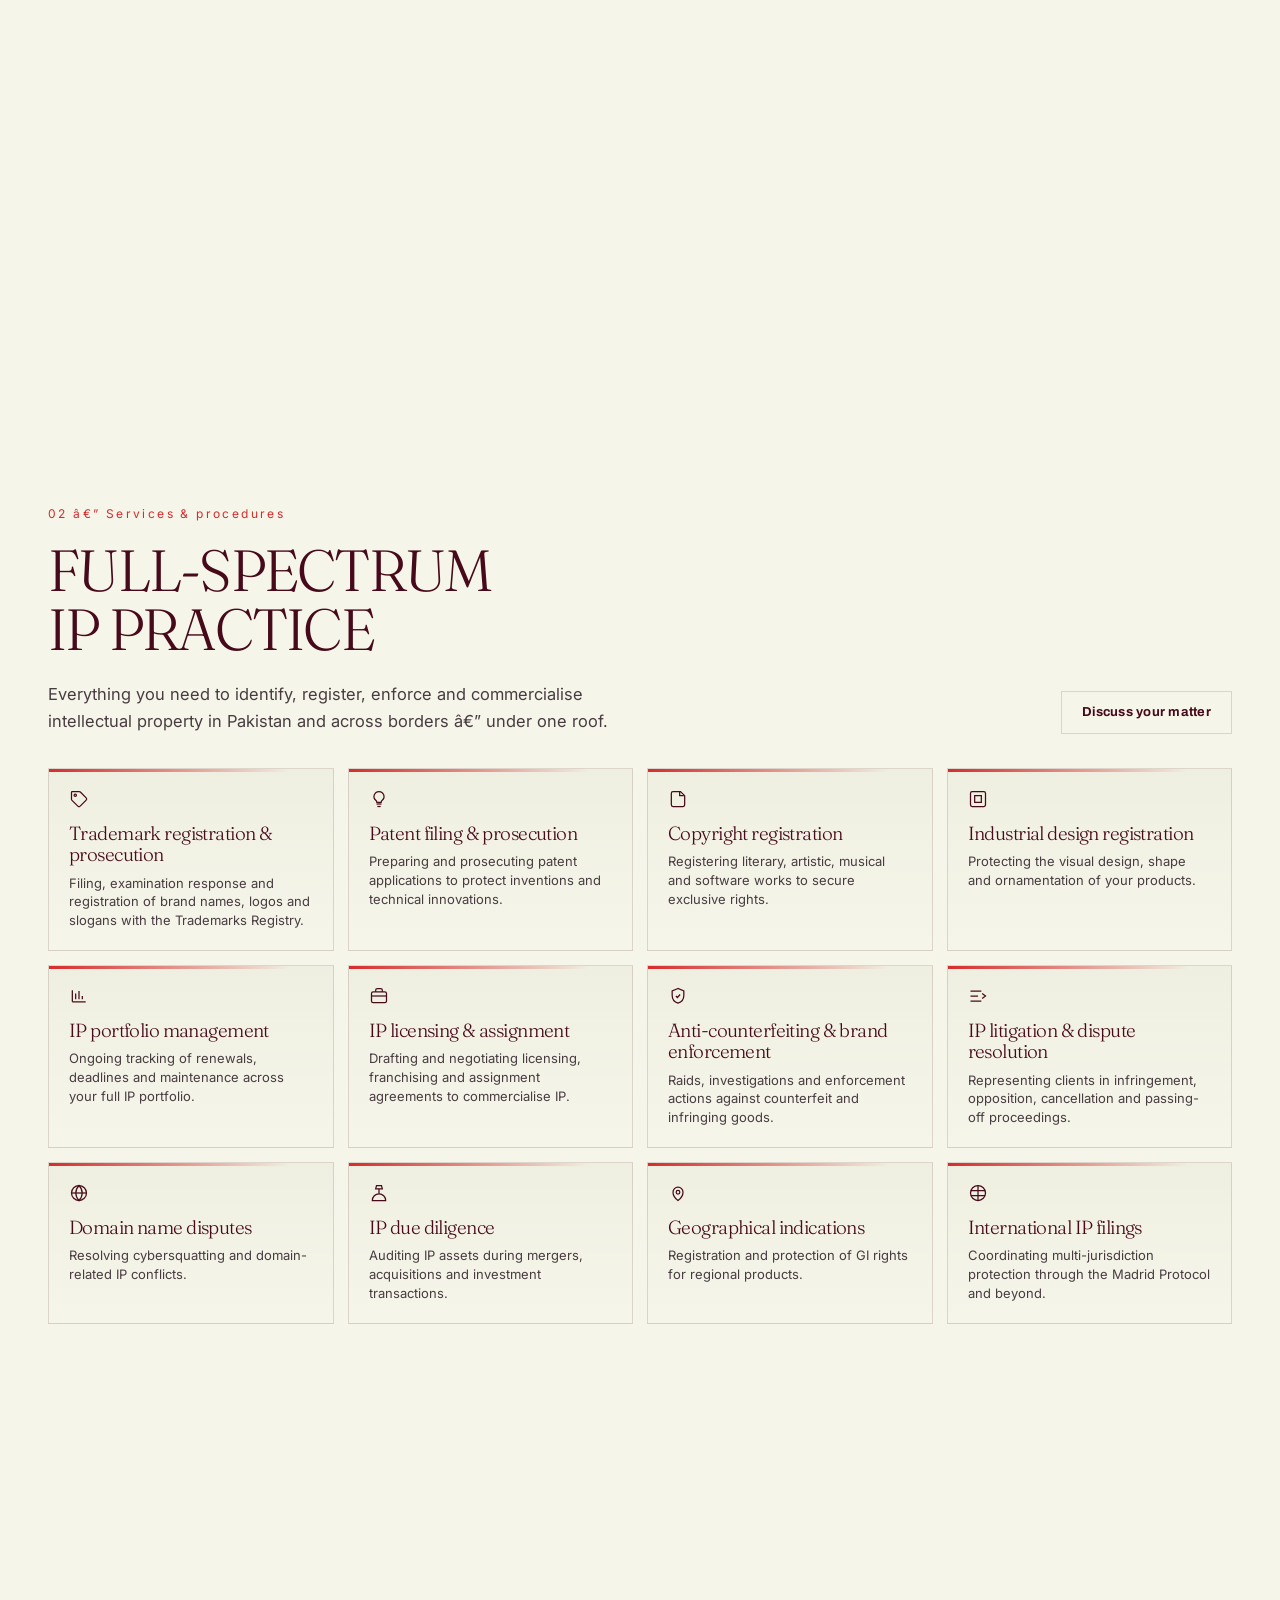
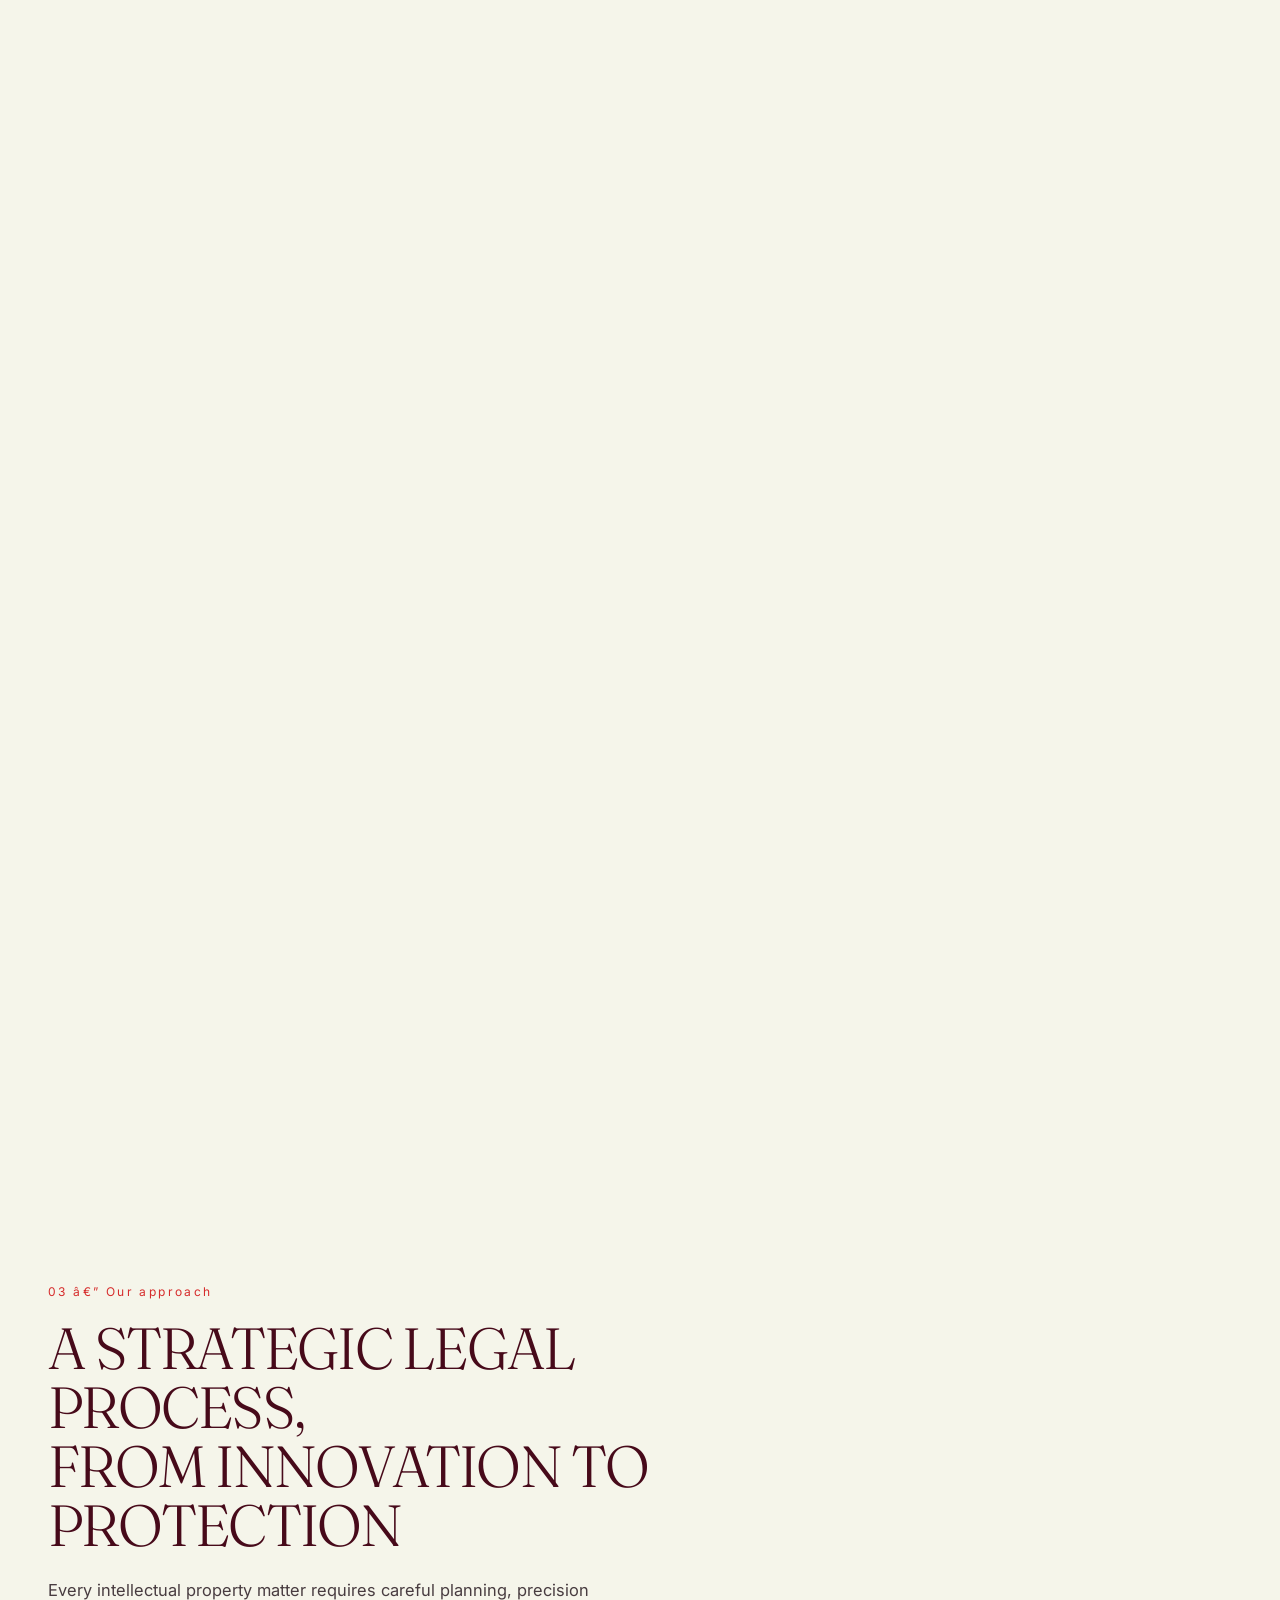
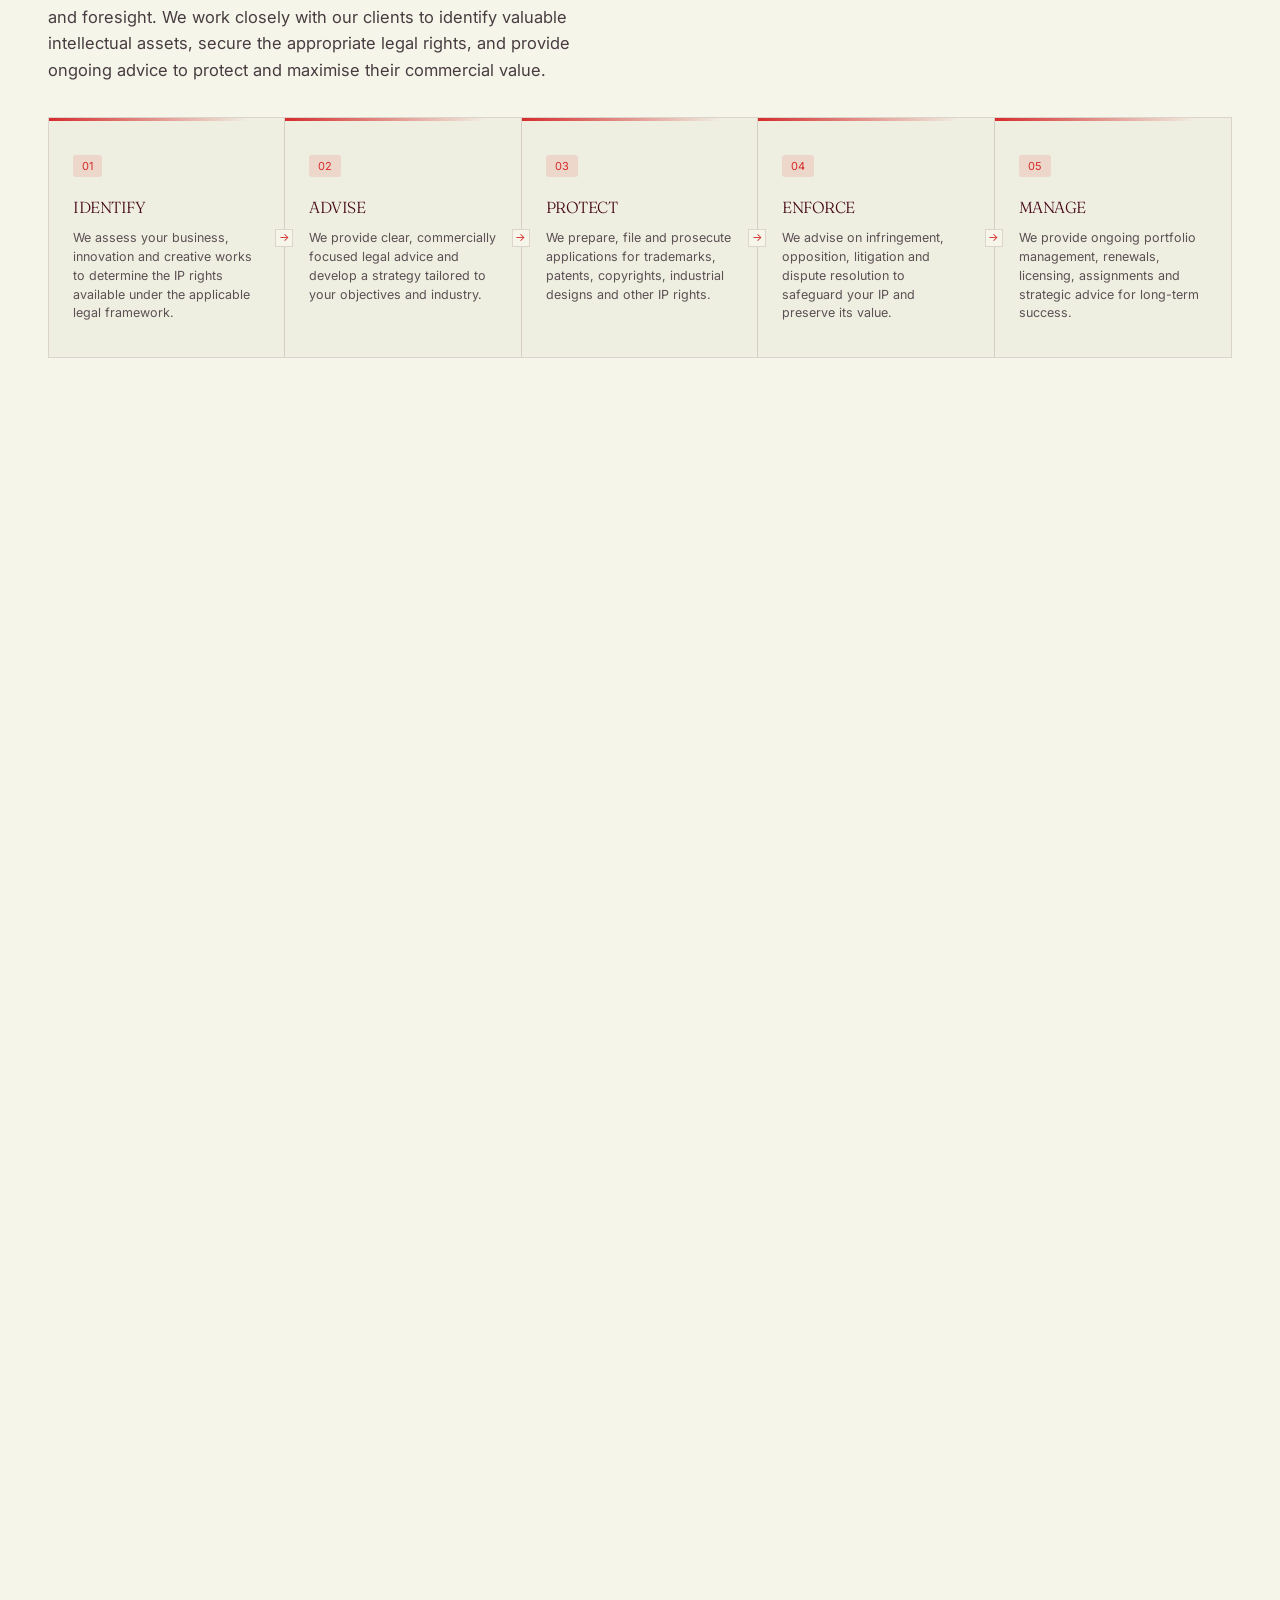
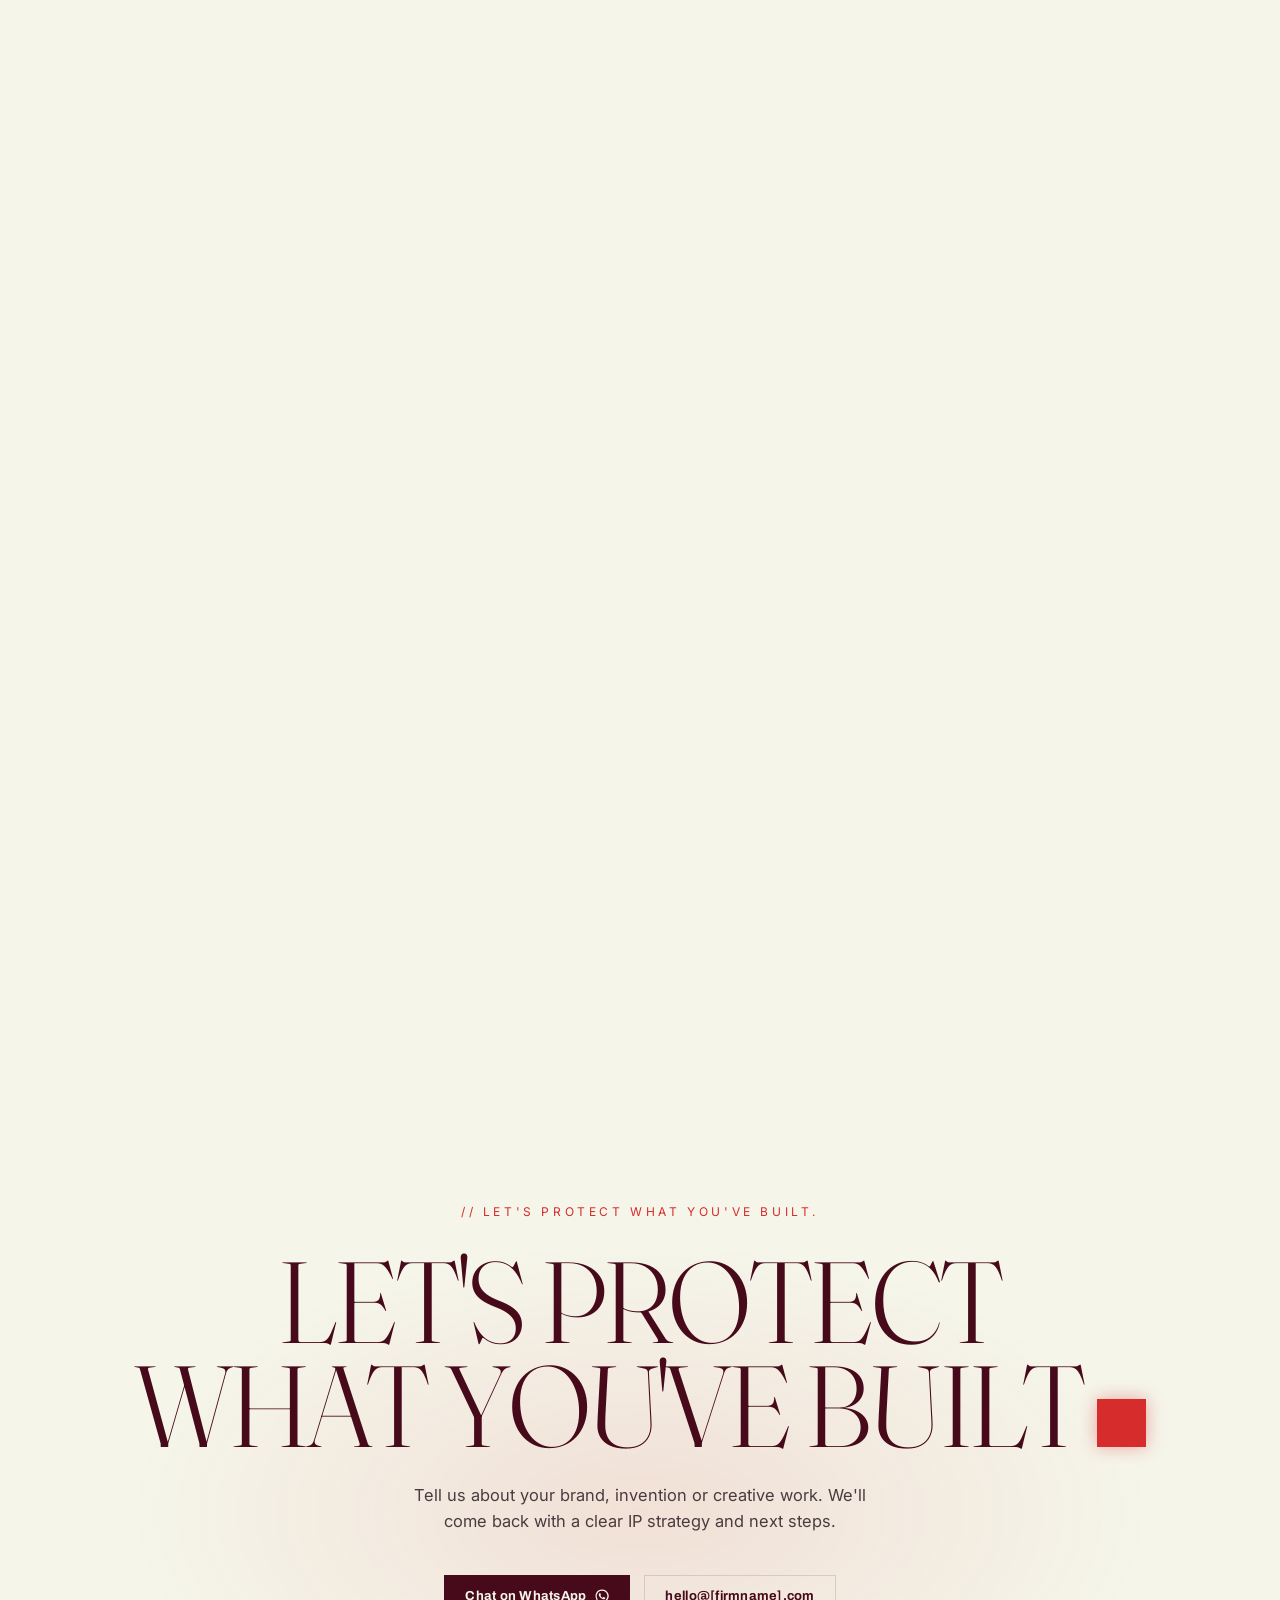
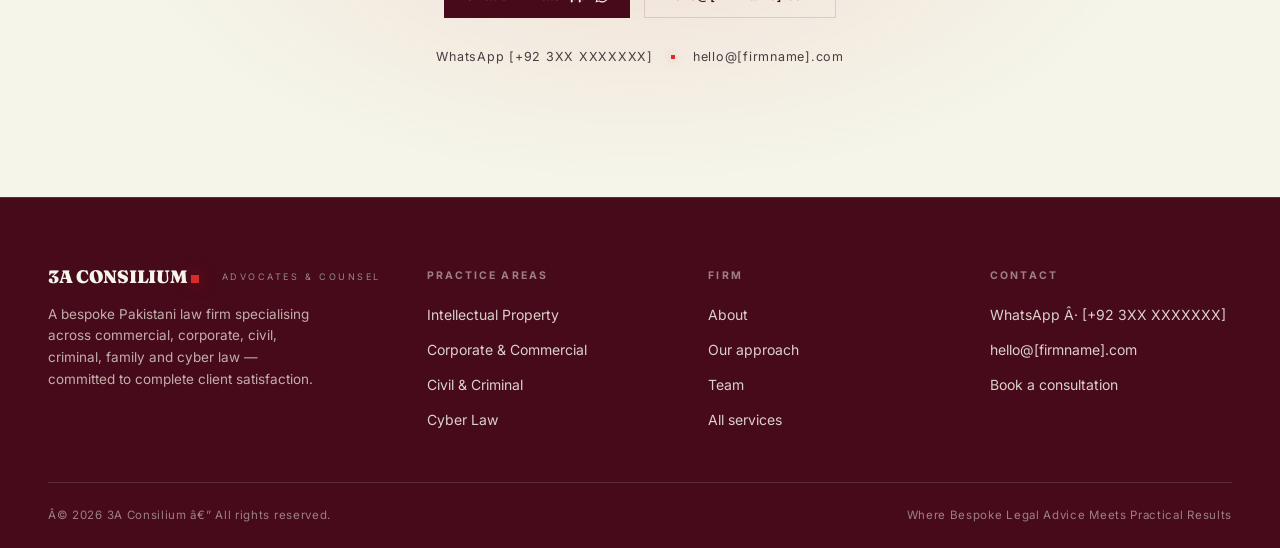
==== commit 25ff7868: "Replace coding-monospace label font with Inter for a legal, not techy, feel JetBrains Mono (inherite" ====
--- a/intellectual-property.html
+++ b/intellectual-property.html
@@ -8,7 +8,7 @@
 <link rel="icon" type="image/svg+xml" href="data:image/svg+xml,%3Csvg xmlns='http://www.w3.org/2000/svg' viewBox='0 0 32 32'%3E%3Crect width='32' height='32' rx='4' fill='%23f5f5ea'/%3E%3Ctext x='16' y='23' text-anchor='middle' font-family='Arial,sans-serif' font-weight='900' font-size='15' fill='%23470a1a'%3E3A%3C/text%3E%3Crect x='25' y='20' width='3.5' height='3.5' fill='%23d62c2c'/%3E%3C/svg%3E">
 <link rel="preconnect" href="https://fonts.googleapis.com">
 <link rel="preconnect" href="https://fonts.gstatic.com" crossorigin>
-<link href="https://fonts.googleapis.com/css2?family=Archivo:wght@400;600;700;800;900&family=Archivo+Expanded:wght@700;800;900&family=Fraunces:opsz,wght@9..144,300;9..144,400;9..144,500;9..144,600;9..144,700;9..144,800;9..144,900&family=Inter:wght@400;500;600&family=JetBrains+Mono:wght@400;500;700&display=swap" rel="stylesheet">
+<link href="https://fonts.googleapis.com/css2?family=Archivo:wght@400;600;700;800;900&family=Archivo+Expanded:wght@700;800;900&family=Fraunces:opsz,wght@9..144,300;9..144,400;9..144,500;9..144,600;9..144,700;9..144,800;9..144,900&family=Inter:wght@400;500;600&display=swap" rel="stylesheet">
 <link rel="stylesheet" href="styles.css">
 <link rel="stylesheet" href="site.css">
 </head>
--- a/site.css
+++ b/site.css
@@ -37,9 +37,9 @@
 .drop a:hover .nm{color:var(--bone)}
 .drop .soon{opacity:.5;cursor:default}
 .drop .soon .nm{color:var(--ash)}
-.tag-live{font-family:'JetBrains Mono',monospace;font-size:8.5px;letter-spacing:.16em;
+.tag-live{font-family:'Inter',system-ui,sans-serif;font-size:8.5px;letter-spacing:.16em;
   text-transform:uppercase;color:#5fd38a}
-.tag-soon{font-family:'JetBrains Mono',monospace;font-size:8.5px;letter-spacing:.16em;
+.tag-soon{font-family:'Inter',system-ui,sans-serif;font-size:8.5px;letter-spacing:.16em;
   text-transform:uppercase;color:var(--ash-2);border:1px solid var(--line);padding:2px 6px}
 
 /* dropdown collapses into the mobile menu */
@@ -52,7 +52,7 @@
 
 /* ---------- page hero (compact, for interior pages) ---------- */
 .page-hero{position:relative;z-index:2;padding:150px 0 40px}
-.page-hero .crumb{font-family:'JetBrains Mono',monospace;font-size:11px;letter-spacing:.2em;
+.page-hero .crumb{font-family:'Inter',system-ui,sans-serif;font-size:11px;letter-spacing:.2em;
   text-transform:uppercase;color:var(--ember);margin-bottom:26px;display:flex;align-items:center;gap:10px}
 .page-hero .crumb a{color:var(--ash)}
 .page-hero .crumb a:hover{color:var(--bone-2)}
@@ -67,7 +67,7 @@
 .hw.soon{opacity:.46}
 .hw.soon:hover{transform:none;border-color:var(--line)}
 .hw.soon:hover::after{opacity:0}
-.hw .soon-pill{font-family:'JetBrains Mono',monospace;font-size:10px;letter-spacing:.16em;
+.hw .soon-pill{font-family:'Inter',system-ui,sans-serif;font-size:10px;letter-spacing:.16em;
   text-transform:uppercase;color:var(--ash-2);border:1px solid var(--line);padding:3px 8px}
 a.hw{color:inherit}
 
@@ -85,7 +85,7 @@
 .svc h4{font-family:'Fraunces',serif;font-weight:300;font-size:19px;letter-spacing:-.03em;line-height:1.12}
 .svc p{color:var(--bone-2);font-size:14px;line-height:1.55;margin-top:12px}
 .svc .foot-row{margin-top:auto;padding-top:20px;display:flex;align-items:center;justify-content:space-between}
-.svc .go{font-family:'JetBrains Mono',monospace;font-size:11px;letter-spacing:.14em;
+.svc .go{font-family:'Inter',system-ui,sans-serif;font-size:11px;letter-spacing:.14em;
   text-transform:uppercase;color:var(--bone);display:inline-flex;align-items:center;gap:8px}
 .svc .go svg{width:13px;height:13px}
 .svc.soon{opacity:.5}
@@ -104,7 +104,7 @@
   display:flex;align-items:center;justify-content:center;margin-bottom:22px;
   font-family:'Archivo Expanded','Archivo',sans-serif;font-weight:900;font-size:18px;
   color:var(--ember);letter-spacing:.02em}
-.team-card .who{font-family:'JetBrains Mono',monospace;font-size:11px;letter-spacing:.16em;
+.team-card .who{font-family:'Inter',system-ui,sans-serif;font-size:11px;letter-spacing:.16em;
   text-transform:uppercase;color:var(--ash);margin-top:6px}
 
 /* =====================================================================
@@ -350,3 +350,28 @@
    so shifting it down by up to 60px never exposes bare background above it. */
 .hero-carousel{top:-60px;bottom:0;
   transform:translateY(calc(var(--hero-scroll, 0) * 60px))}
+
+/* ---------- replace the inherited coding-monospace label font ----------
+   ANY1's original template set every small-caps eyebrow/label/number in
+   JetBrains Mono — a code-editor typeface that reads as "developer tool"
+   rather than "law firm". Swapping to Inter (already the body font) keeps
+   every size, letter-spacing and color exactly as designed; only the
+   typeface changes, everywhere it changes, in one place. */
+.mono,
+.eyebrow,
+.brand .tag,
+.hero-strip .l,
+.sec-num,
+.pledge .n,
+.hw .vendor,
+.hw .idx,
+.hw .specs div,
+.dep .sector,
+.dep .live,
+.pipe .stage .pn,
+.cta .kick,
+.contact-line,
+.foot h6,
+.foot-bar span{
+  font-family:'Inter',system-ui,sans-serif;
+}
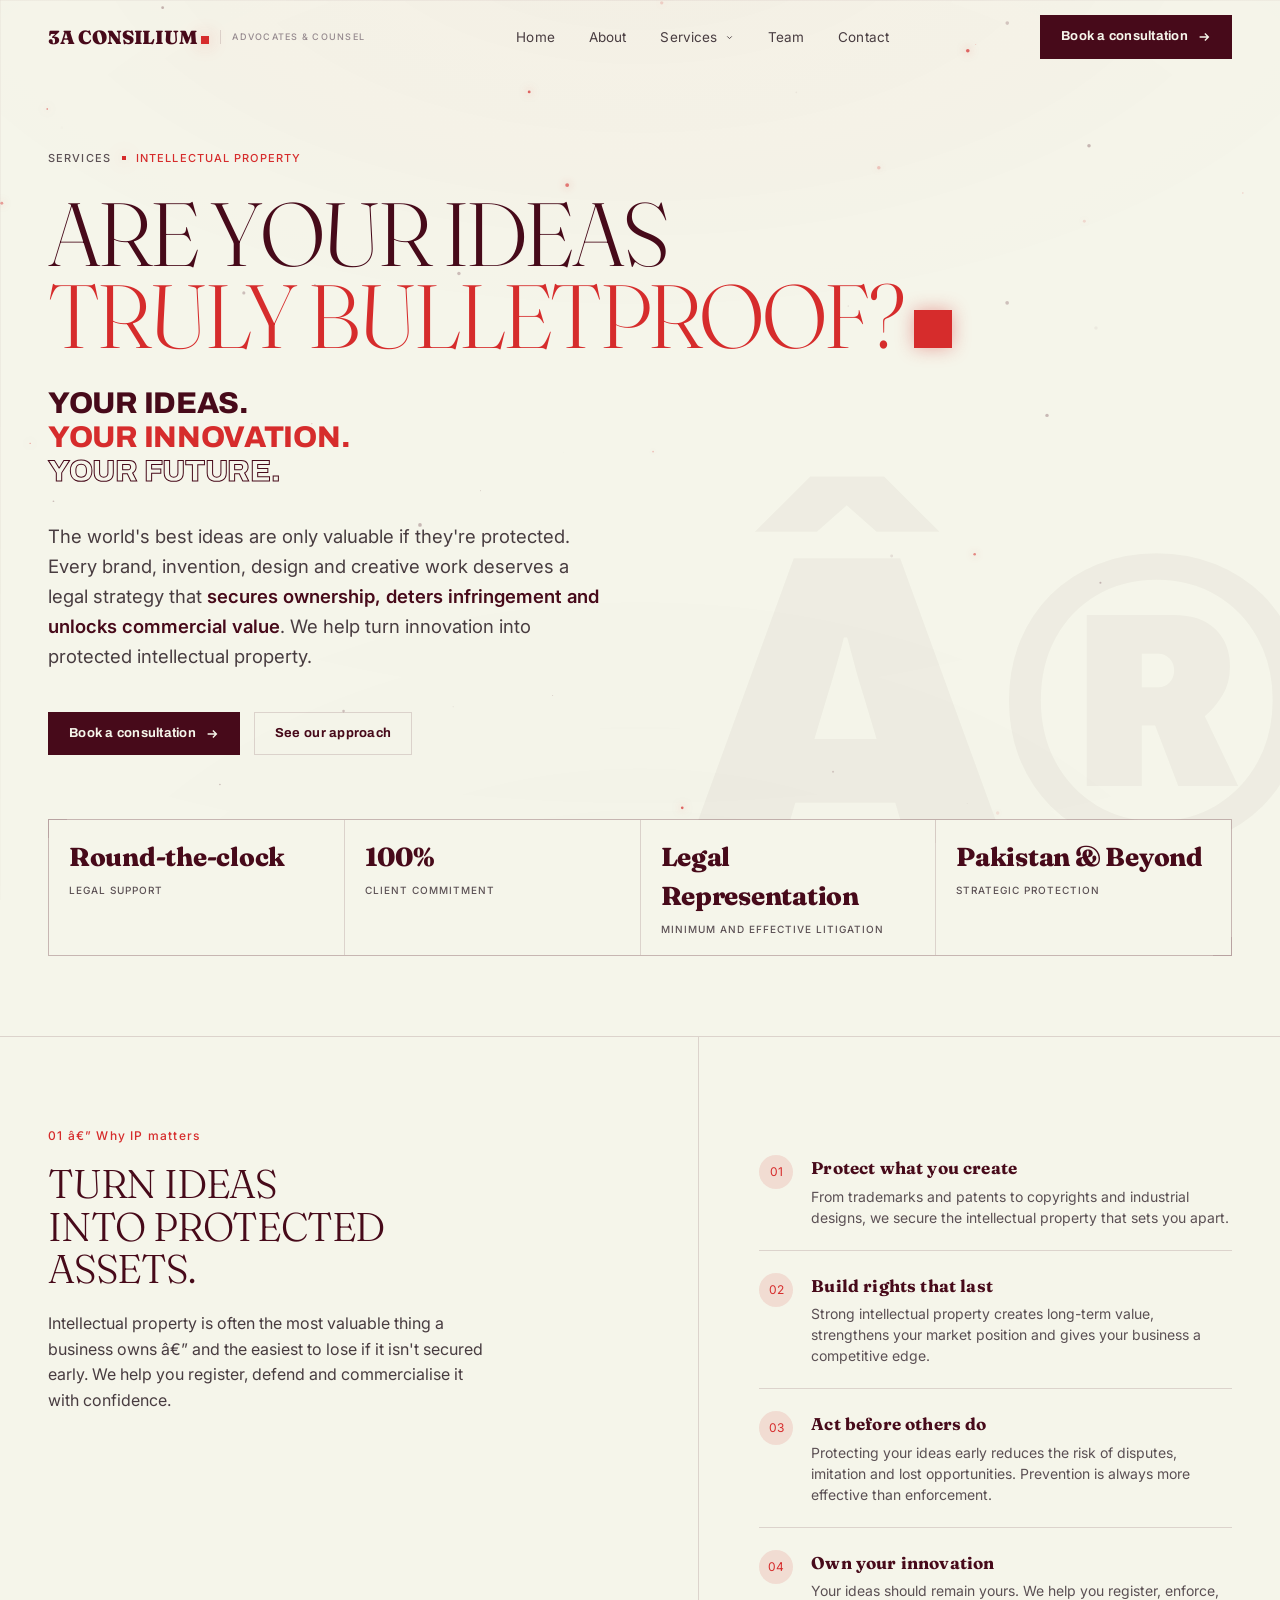
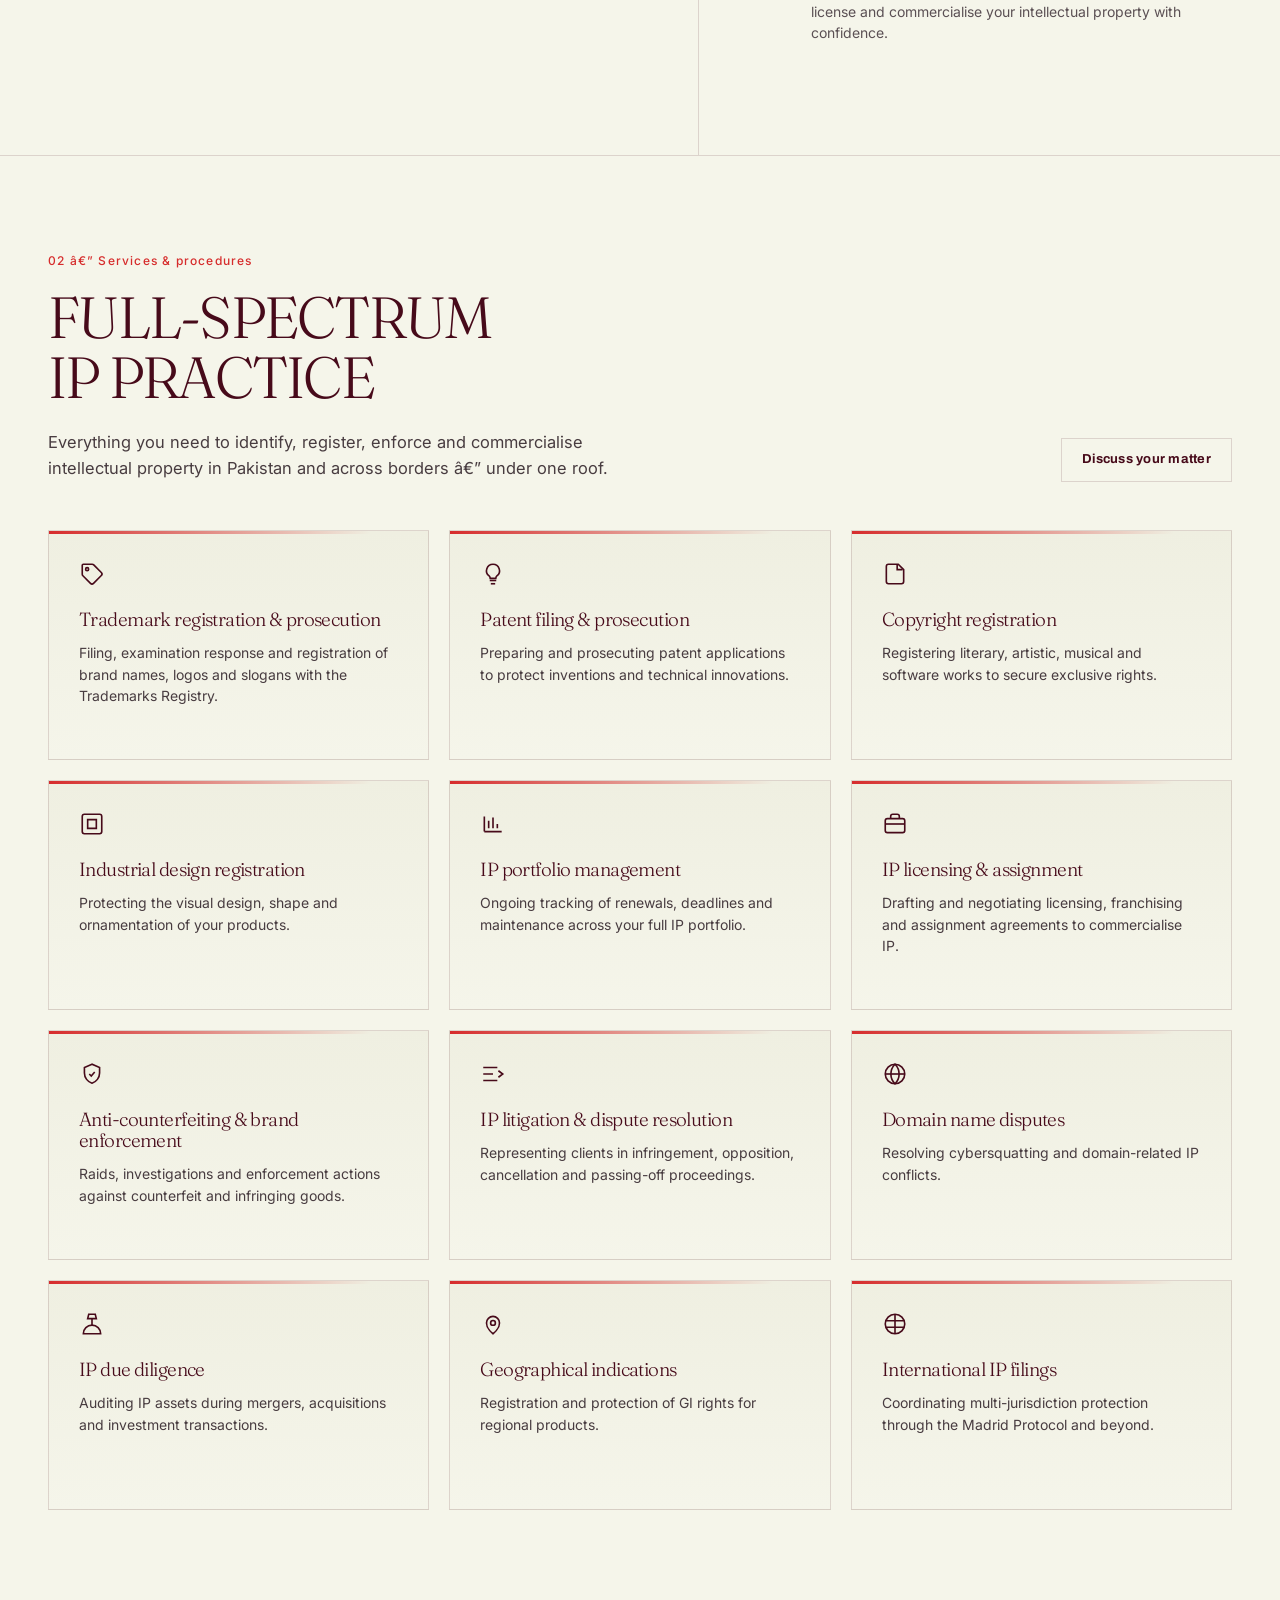
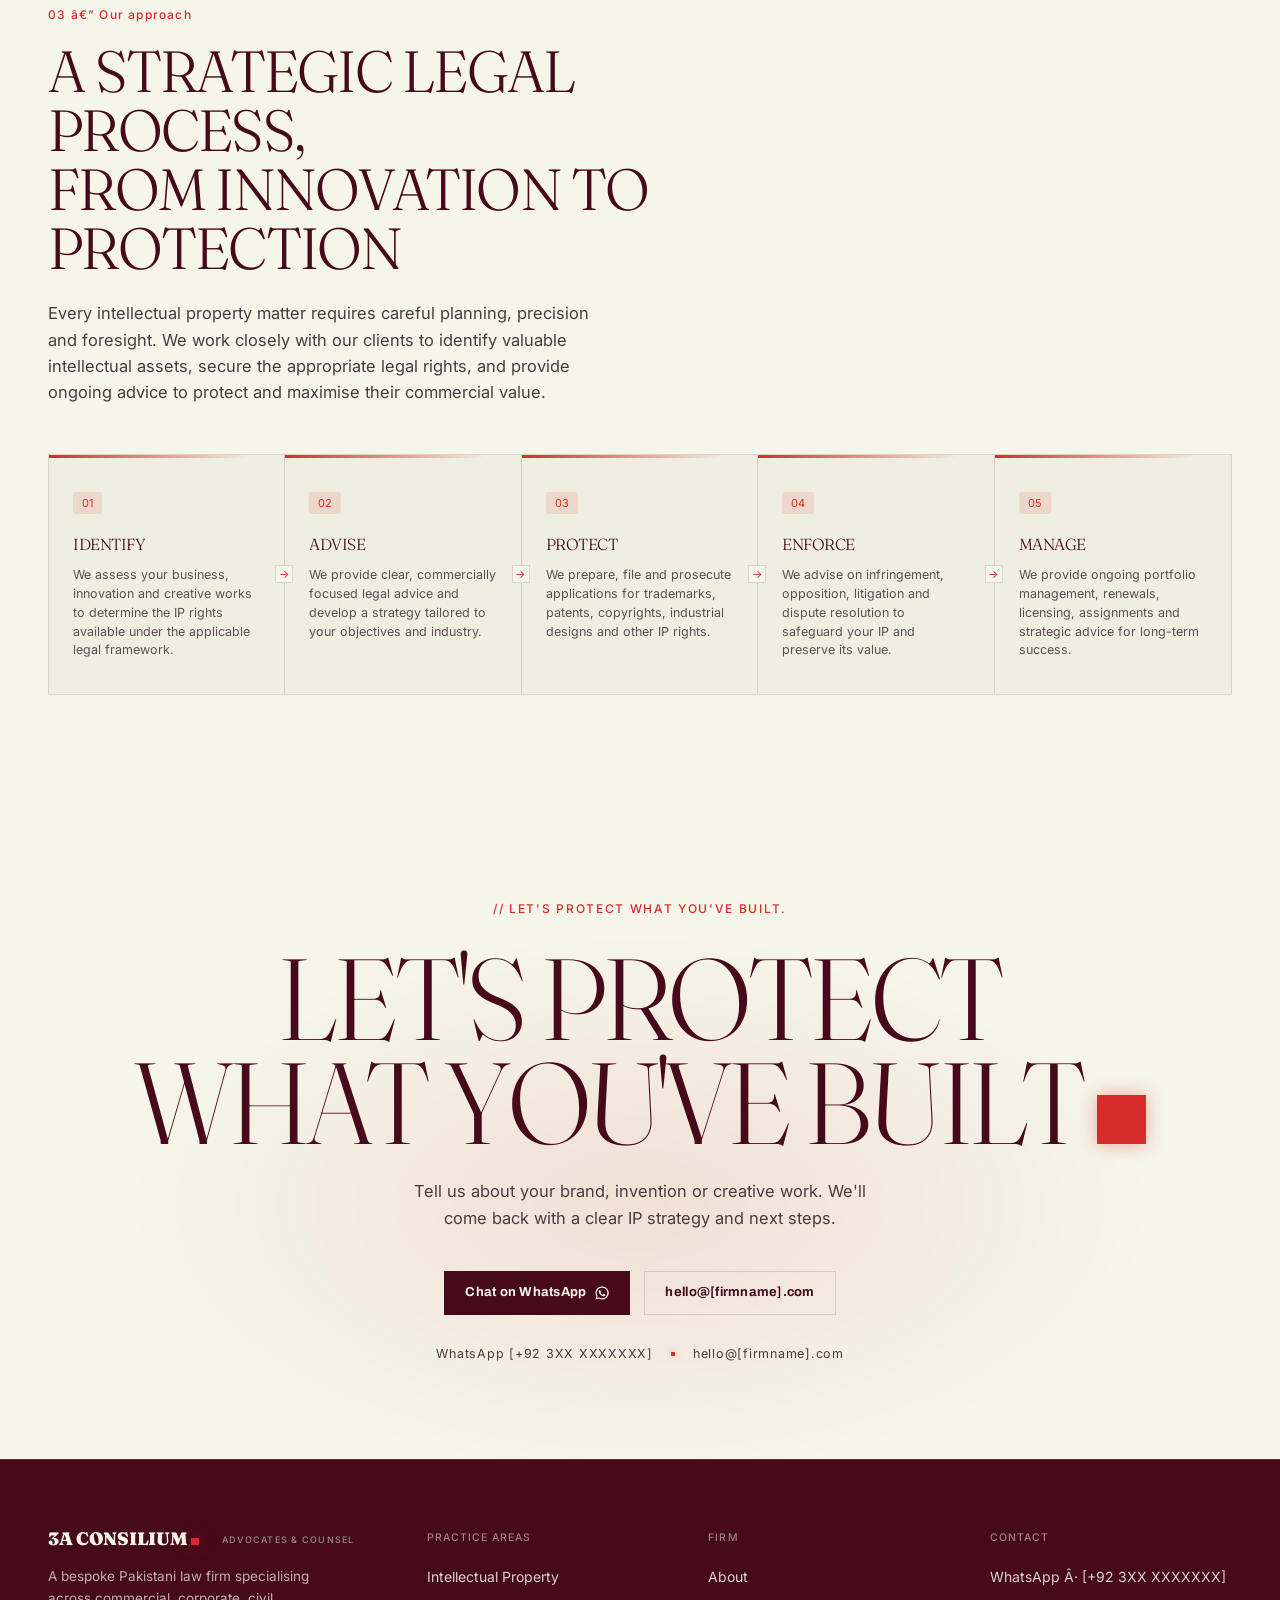
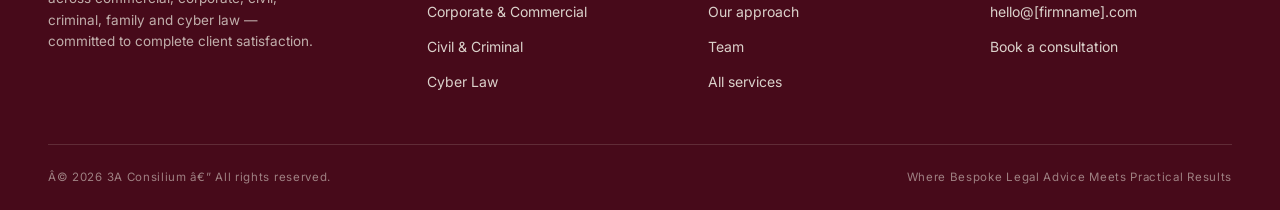
==== commit cdc1146e: "Tighten label typography and spacing; move IP matters grid to Services - Labels: pulled the wide upp" ====
--- a/intellectual-property.html
+++ b/intellectual-property.html
@@ -87,7 +87,7 @@
 </section>
 
 <!-- 01 â€” WHY IP MATTERS -->
-<div class="pin-track" id="why" style="--steps:4;margin-top:40px">
+<div class="reveal-group" id="why" style="margin-top:40px">
   <section class="band">
     <div class="wrap band-inner">
       <div class="band-left" data-reveal>
@@ -109,7 +109,7 @@
 </div>
 
 <!-- 02 â€” SERVICES / PROCEDURES -->
-<div class="pin-track pin-track-wide" id="services" style="--steps:7">
+<div class="reveal-group" id="services">
   <section class="section">
     <div class="wrap">
       <div class="sec-head">
@@ -188,7 +188,7 @@
 </div>
 
 <!-- 03 â€” OUR APPROACH -->
-<div class="pin-track" id="approach" style="--steps:5">
+<div class="reveal-group" id="approach">
   <section class="section" style="padding-top:0">
     <div class="wrap">
       <div class="sec-head">
--- a/site.css
+++ b/site.css
@@ -278,45 +278,35 @@
 /* team avatar ring picks up the accent instead of a neutral line */
 .team-card .avatar{border-color:rgba(214,44,44,.35)}
 
-/* ---------- pinned scroll-through reveal, used by every "01 —" style section ----------
-   Each .pin-track is tall (scroll room scales with --steps, its item count);
-   the section inside sticks to the top of the viewport while that room
-   scrolls underneath, and app.js toggles .in-step on each .reveal-step as
-   scroll progress through the track crosses its threshold. Once the track's
-   height is used up, the section un-sticks and the page continues normally
-   — no extra JS needed for the release. */
-.pin-track{position:relative;height:calc(100vh + var(--steps, 4) * 48vh)}
-.pin-track > section{position:sticky;top:0;min-height:100svh;display:flex;
-  align-items:center;overflow:hidden;padding:36px 0}
-.pin-track .sec-head{margin-bottom:34px}
-.pin-track .hw{padding:24px}
-.pin-track .hw .tagrow{margin-bottom:18px}
-.pin-track .hw .role{min-height:0}
-.pin-track .hw .specs{margin-top:16px;padding-top:12px}
-.pin-track .grid-hw{gap:14px}
-/* wide grids (e.g. the 12-card IP services list) get an extra column while pinned so
-   they resolve in fewer rows. Scoped to exactly when the pin is active (matches the
-   inverse of the disable query below) so it never fights the site's own responsive
-   breakpoints for .grid-svc (2-col at ≤1000px, 1-col at ≤760px) on narrower screens. */
-@media(min-width:901px) and (prefers-reduced-motion:no-preference){
-  .pin-track-wide .grid-svc{grid-template-columns:repeat(4,1fr);gap:14px}
-  .pin-track-wide .svc{padding:20px;min-height:0}
-  .pin-track-wide .svc .ico{width:20px;height:20px;margin-bottom:14px}
-  .pin-track-wide .svc p{margin-top:8px;font-size:13px;line-height:1.45}
-}
-.reveal-step{opacity:0;transform:translateY(46px) scale(.94);
-  transition:opacity .7s var(--ease),transform .7s var(--ease)}
+/* ---------- staggered scroll reveal for the section item grids ----------
+   These sections flow normally: nothing is pinned to the viewport, so a short
+   block of content no longer sits marooned in a locked full-height section
+   with ~190px of dead space above and below it. app.js adds .in-step to each
+   .reveal-step as it scrolls into view; the nth-child delays below make the
+   items arrive in sequence rather than all at once. */
+.reveal-group{position:relative}
+.reveal-group .sec-head{margin-bottom:48px}
+
+/* One consistent vertical rhythm. The template's 130px section padding plus the
+   CTA's 150px stacked to ~280px of empty band at each seam; 96px reads as
+   deliberate breathing room without leaving the content stranded. */
+.section,
+.reveal-group > section.section{padding:96px 0}
+.cta{padding:104px 0 96px}
+.reveal-step{opacity:0;transform:translateY(38px) scale(.96);
+  transition:opacity .65s var(--ease),transform .65s var(--ease)}
 .reveal-step.in-step{opacity:1;transform:none}
-@media(max-width:900px),(prefers-reduced-motion:reduce){
-  .pin-track{height:auto}
-  .pin-track > section.section{padding:130px 0}
-  .pin-track > section{position:static;min-height:auto}
-  .pin-track .sec-head{margin-bottom:60px}
-  .pin-track .hw{padding:34px}
-  .pin-track .hw .tagrow{margin-bottom:30px}
-  .pin-track .hw .role{min-height:62px}
-  .pin-track .hw .specs{margin-top:24px;padding-top:18px}
-  .pin-track .grid-hw{gap:20px}
+/* ...but a "coming soon" card stays dimmed after it reveals — the end-state above
+   has the same specificity as .hw.soon/.svc.soon and would reset it to full. */
+.hw.soon.reveal-step.in-step{opacity:.46}
+.svc.soon.reveal-step.in-step{opacity:.5}
+.reveal-step:nth-child(2){transition-delay:.07s}
+.reveal-step:nth-child(3){transition-delay:.14s}
+.reveal-step:nth-child(4){transition-delay:.21s}
+.reveal-step:nth-child(5){transition-delay:.28s}
+.reveal-step:nth-child(6){transition-delay:.35s}
+.reveal-step:nth-child(n+7){transition-delay:.42s}
+@media(prefers-reduced-motion:reduce){
   .reveal-step{opacity:1;transform:none;transition:none}
 }
 
@@ -375,3 +365,23 @@
 .foot-bar span{
   font-family:'Inter',system-ui,sans-serif;
 }
+
+/* The template also set these labels in very wide tracking (up to .34em), which
+   is the other half of the "futuristic" read — wide-tracked uppercase is a tech
+   convention. Pulled back to an editorial .1–.14em and given a little more
+   weight so they still register as small-caps labels at these sizes. */
+.eyebrow,
+.brand .tag,
+.cta .kick{letter-spacing:.14em;font-weight:500}
+.sec-num,
+.page-hero .crumb,
+.foot h6,
+.dep .sector,
+.dep .live,
+.hero-strip .l,
+.hw .vendor,
+.hw .soon-pill,
+.svc .go,
+.team-card .who,
+.tag-live,
+.tag-soon{letter-spacing:.1em;font-weight:500}
